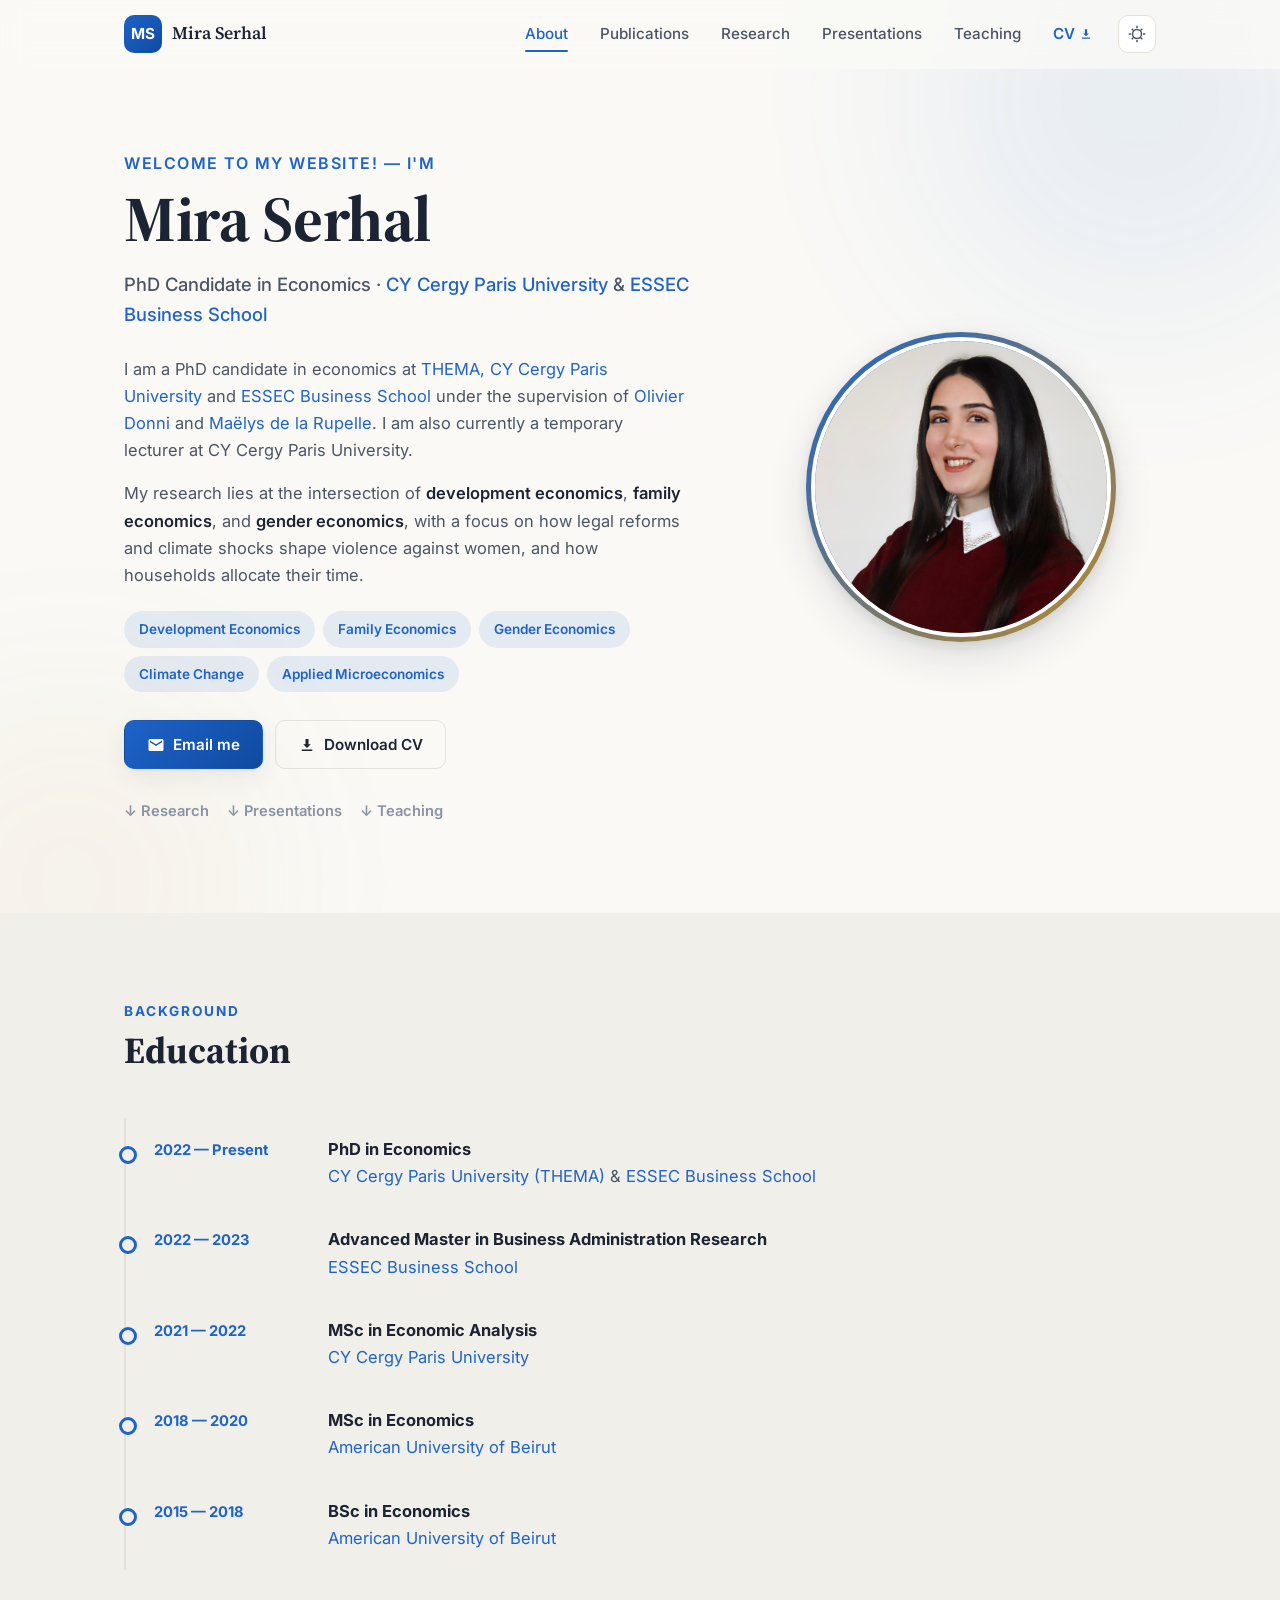
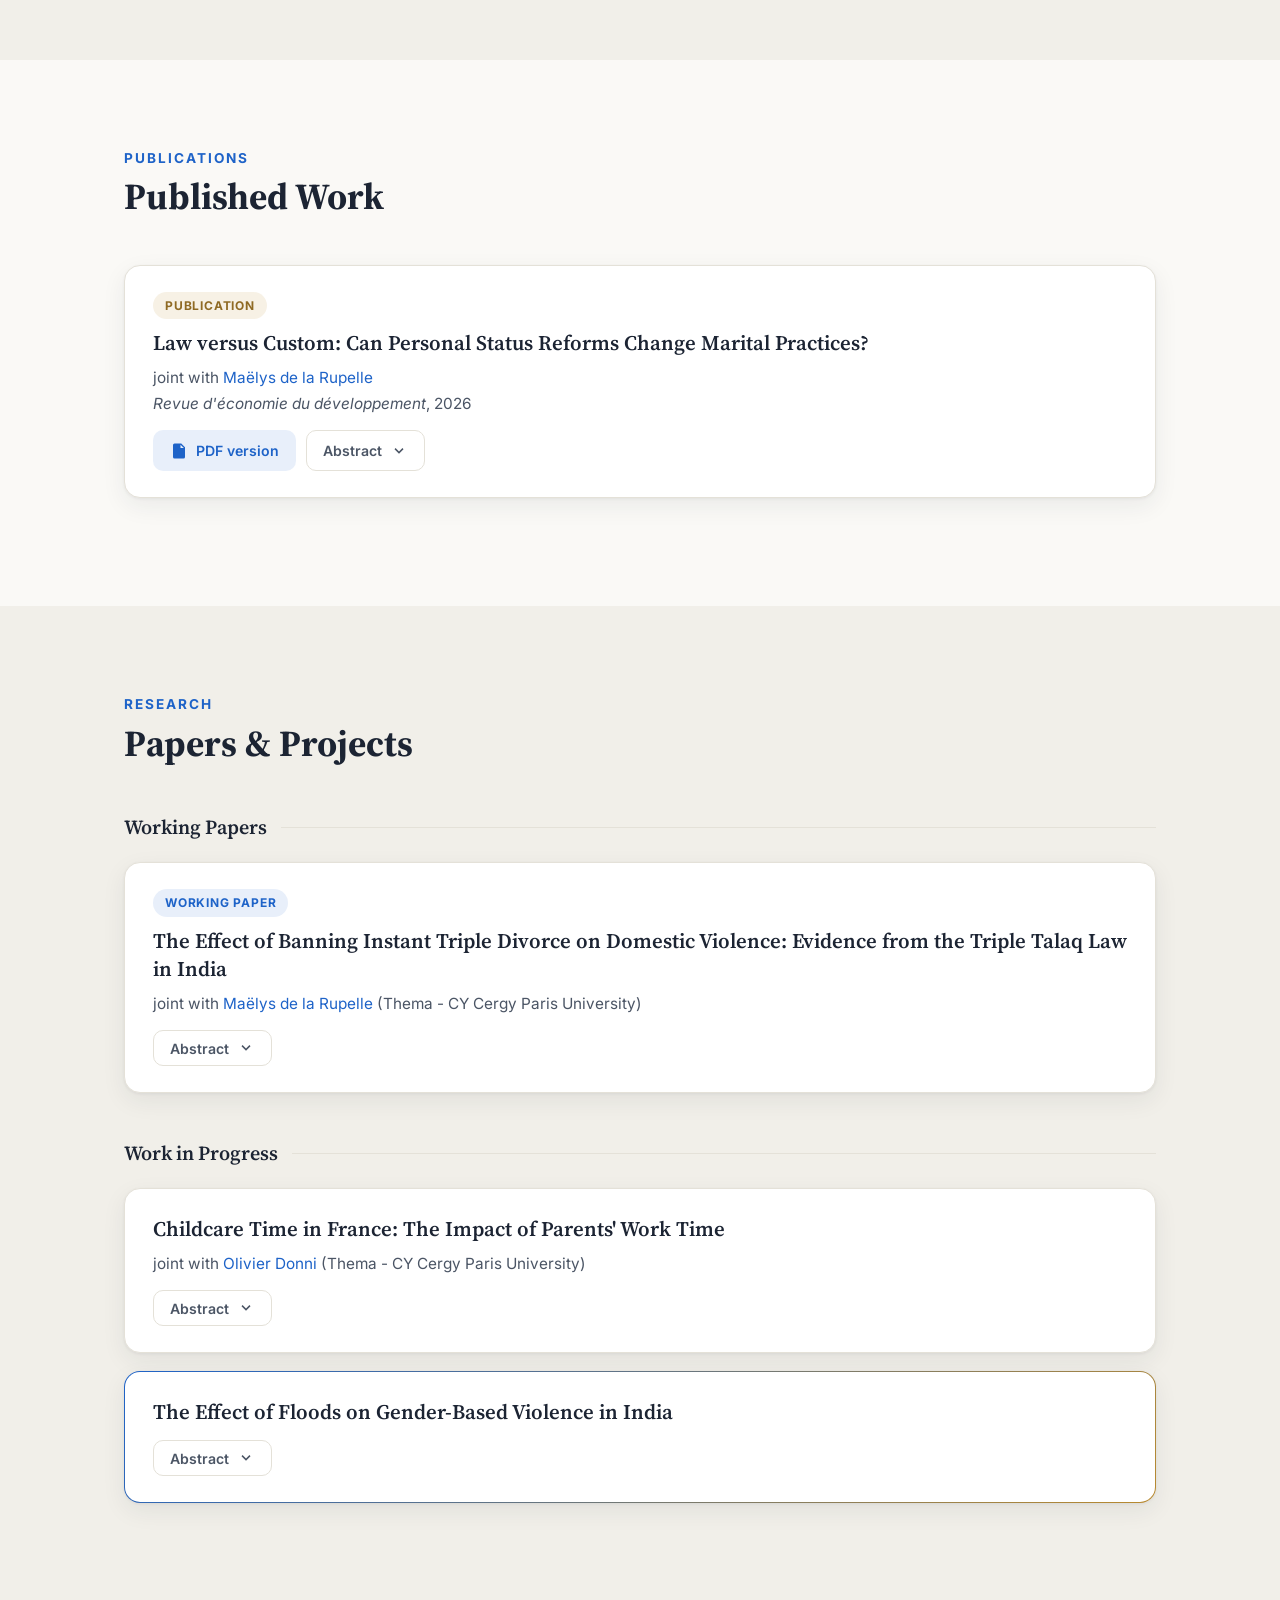
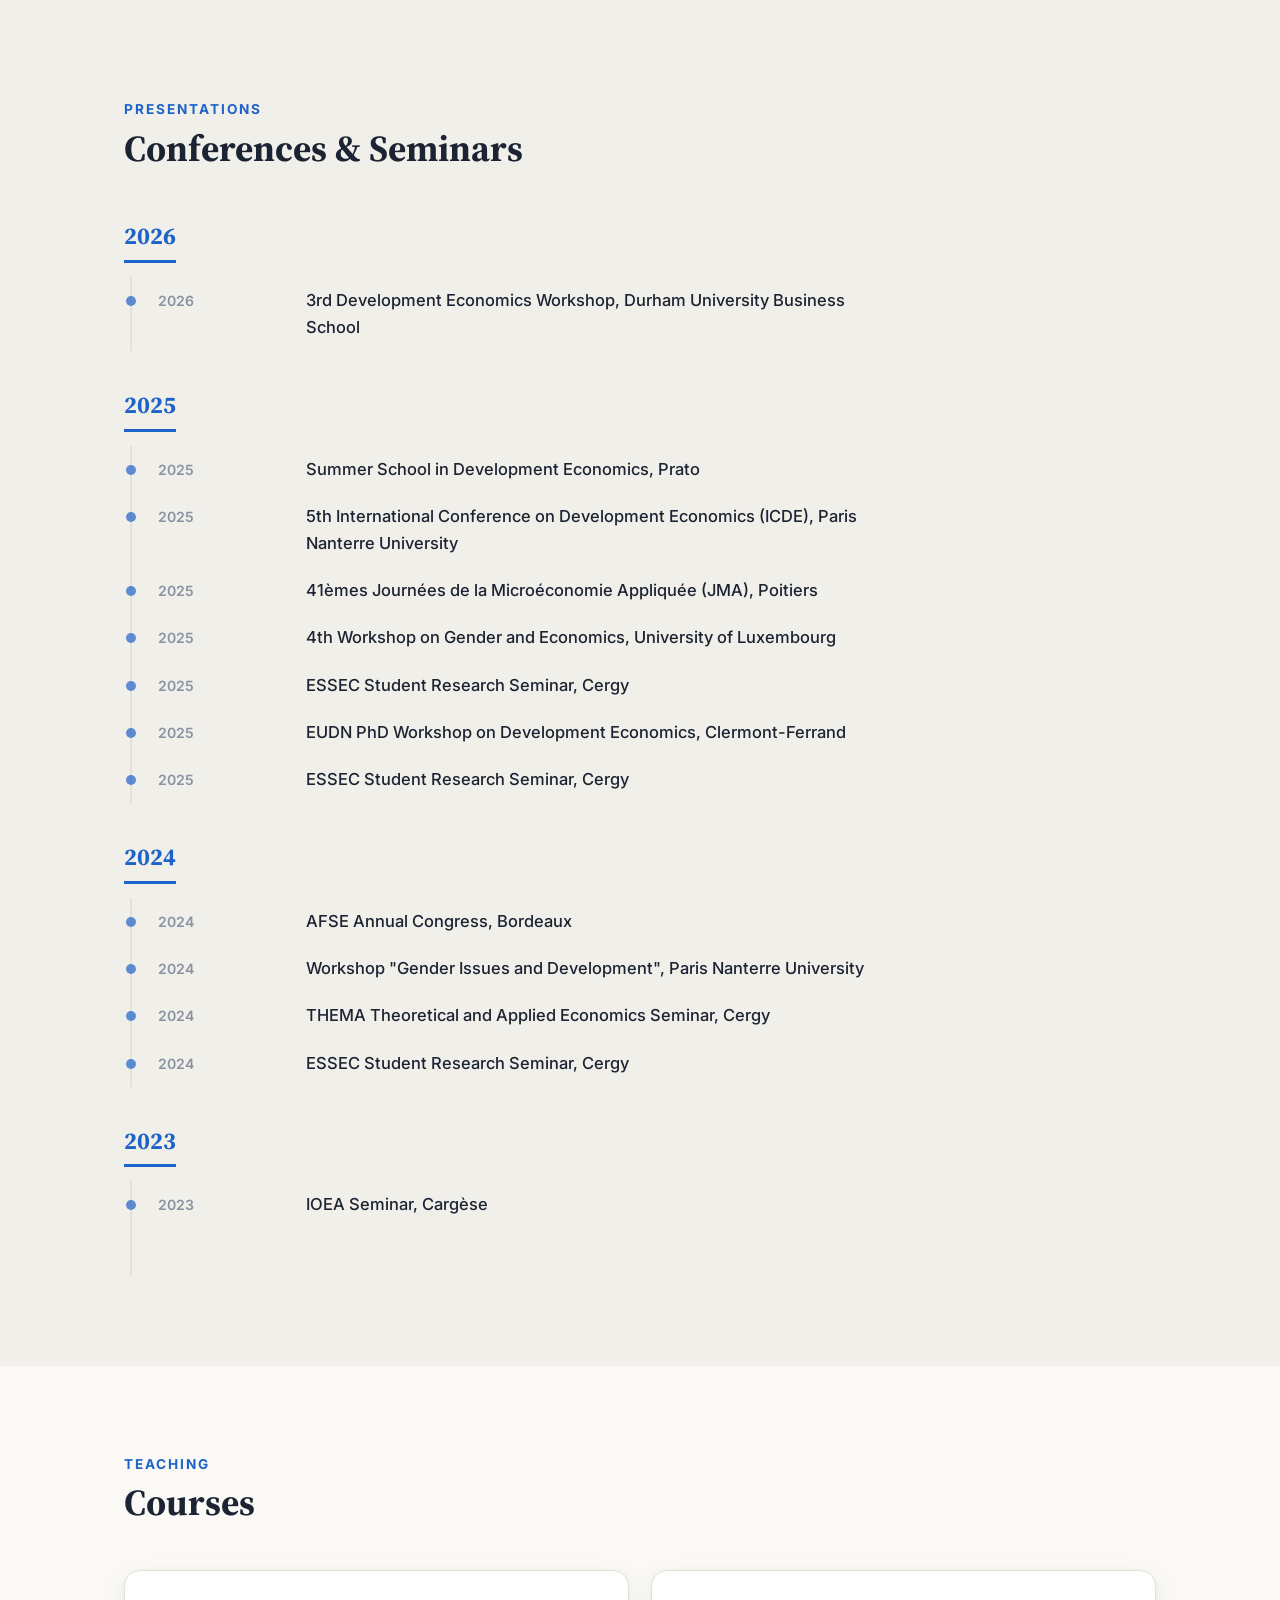
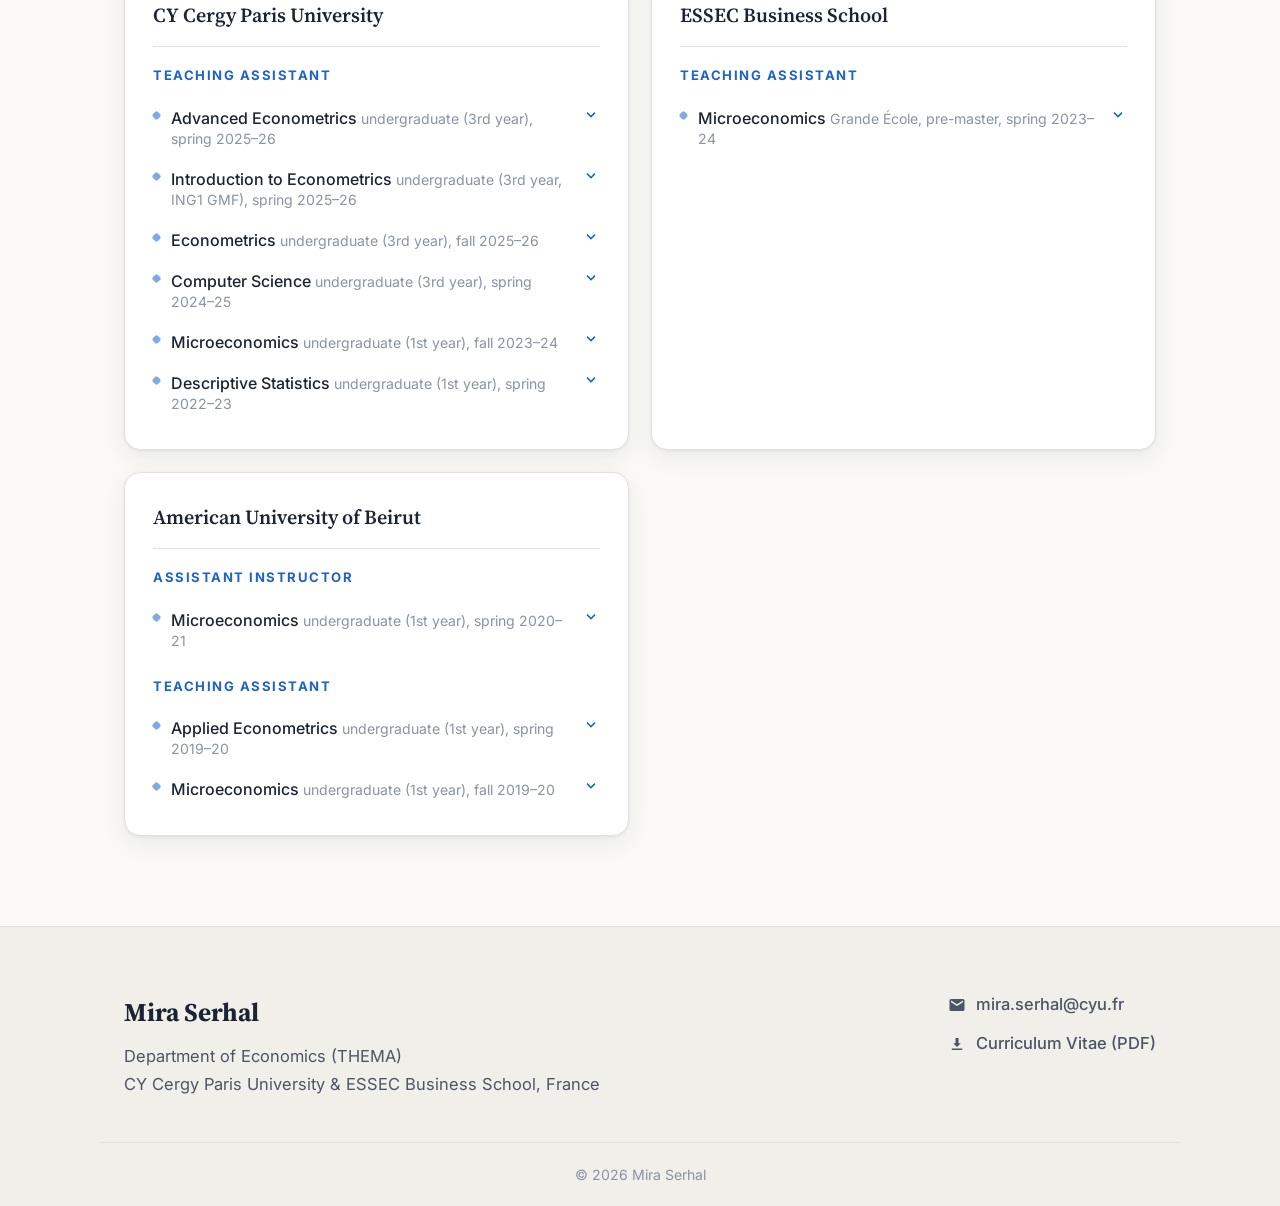
==== index.html @ b68a3fa8 "Merge branch 'main' of https://github.com/miraserhal/miraserhal.github.io" ====
<!DOCTYPE html>
<html lang="en">
<head>
  <meta charset="UTF-8">
  <meta name="viewport" content="width=device-width, initial-scale=1.0">
  <title>Mira Serhal — Economist</title>
  <meta name="description" content="Mira Serhal is a PhD candidate in economics at CY Cergy Paris University and ESSEC Business School. Research in development, family, and gender economics, focusing on climate shocks, legal reforms, and violence against women.">
  <meta name="author" content="Mira Serhal">

  <!-- Open Graph -->
  <meta property="og:type" content="website">
  <meta property="og:title" content="Mira Serhal — Economist">
  <meta property="og:description" content="PhD candidate at CY Cergy Paris University and ESSEC Business School. Development, family, and gender economics.">
  <meta property="og:url" content="https://mserhal.github.io/">
  <meta property="og:image" content="https://mserhal.github.io/assets/headshot.jpg">
  <meta name="twitter:card" content="summary">

  <link rel="icon" href="assets/favicon.svg" type="image/svg+xml">
  <link rel="canonical" href="https://mserhal.github.io/">

  <!-- Fonts -->
  <link rel="preconnect" href="https://fonts.googleapis.com">
  <link rel="preconnect" href="https://fonts.gstatic.com" crossorigin>
  <link href="https://fonts.googleapis.com/css2?family=Source+Serif+4:opsz,wght@8..60,400;8..60,600;8..60,700&family=Inter:wght@400;500;600;700&display=swap" rel="stylesheet">

  <link rel="stylesheet" href="css/style.css">

  <!-- Structured data -->
  <script type="application/ld+json">
  {
    "@context": "https://schema.org",
    "@type": "Person",
    "name": "Mira Serhal",
    "jobTitle": "PhD Candidate in Economics",
    "worksFor": [
      { "@type": "Organization", "name": "CY Cergy Paris University" },
      { "@type": "Organization", "name": "ESSEC Business School" }
    ],
    "alumniOf": [
      { "@type": "Organization", "name": "American University of Beirut" }
    ],
    "email": "mailto:mira.serhal@cyu.fr",
    "url": "https://mserhal.github.io/",
    "image": "https://mserhal.github.io/assets/headshot.jpg",
    "knowsAbout": ["Development Economics", "Family Economics", "Gender Economics", "Climate Change", "Domestic Violence", "Time Use"]
  }
  </script>
</head>
<body>

  <!-- Scroll progress bar -->
  <div class="progress-bar" id="progressBar" aria-hidden="true"></div>

  <!-- ============ STICKY NAV ============ -->
  <header class="site-header" id="siteHeader">
    <nav class="nav container" aria-label="Main navigation">
      <a href="#top" class="brand" aria-label="Home">
        <span class="brand-mark">MS</span>
        <span class="brand-name">Mira&nbsp;Serhal</span>
      </a>
      <button class="nav-toggle" id="navToggle" aria-label="Toggle menu" aria-expanded="false" aria-controls="navMenu">
        <span></span><span></span><span></span>
      </button>
      <div class="nav-menu" id="navMenu">
        <a href="#about" class="nav-link" data-section="about">About</a>
        <a href="#publications" class="nav-link" data-section="publications">Publications</a>
        <a href="#research" class="nav-link" data-section="research">Research</a>
        <a href="#presentations" class="nav-link" data-section="presentations">Presentations</a>
        <a href="#teaching" class="nav-link" data-section="teaching">Teaching</a>
        <a href="files/CV.pdf" class="nav-link nav-cv" target="_blank" rel="noopener">CV&nbsp;<svg class="icon-sm" viewBox="0 0 24 24"><path d="M12 16l-5-5h3V4h4v7h3l-5 5zm-7 2h14v2H5v-2z"/></svg></a>
        <button class="theme-toggle" id="themeToggle" aria-label="Toggle dark mode">
          <svg class="icon-sun" viewBox="0 0 24 24"><path d="M12 17a5 5 0 100-10 5 5 0 000 10zm0 2a7 7 0 110-14 7 7 0 010 14zM11 1h2v3h-2V1zm0 19h2v3h-2v-3zM1 11h3v2H1v-2zm19 0h3v2h-3v-2zM4.2 5.6L5.6 4.2l2.1 2.1-1.4 1.4-2.1-2.1zm12.1 12.1l1.4-1.4 2.1 2.1-1.4 1.4-2.1-2.1zm2.1-13.5l1.4 1.4-2.1 2.1-1.4-1.4 2.1-2.1zM6.3 16.3l1.4 1.4-2.1 2.1-1.4-1.4 2.1-2.1z"/></svg>
          <svg class="icon-moon" viewBox="0 0 24 24"><path d="M12.1 22c-5.5 0-10-4.5-10-10 0-4.9 3.5-9 8.3-9.8.5-.1 1 .2 1.1.7.1.3 0 .6-.2.9-1 1.3-1.6 2.9-1.6 4.6 0 4.1 3.4 7.5 7.5 7.5 1.3 0 2.5-.3 3.6-.9.4-.2 1-.1 1.2.3.2.3.2.6.1.9C20.4 19.6 16.5 22 12.1 22z"/></svg>
        </button>
      </div>
    </nav>
  </header>

  <main id="top">

    <!-- ============ HERO / ABOUT ============ -->
    <section class="hero" id="about">
      <div class="hero-bg" aria-hidden="true">
        <div class="blob blob-1"></div>
        <div class="blob blob-2"></div>
      </div>
      <div class="container hero-grid">
        <div class="hero-text reveal">
          <p class="hero-greeting">Welcome to my website! — I'm</p>
          <h1 class="hero-name">Mira Serhal</h1>
          <p class="hero-role">PhD Candidate in Economics ·
            <a href="https://thema.u-cergy.fr/?lang=fr" target="_blank" rel="noopener">CY Cergy Paris University</a> &amp;
            <a href="https://www.essec.edu/en/" target="_blank" rel="noopener">ESSEC Business School</a>
          </p>
          <p class="hero-bio">
            I am a PhD candidate in economics at
            <a href="https://thema-cergy.eu/" target="_blank" rel="noopener">THEMA, CY Cergy Paris University</a>
            and
            <a href="https://www.essec.edu/en/" target="_blank" rel="noopener">ESSEC Business School</a> under the supervision of
            <a href="https://sites.google.com/view/olivierdonni" target="_blank" rel="noopener">Olivier Donni</a> and
            <a href="https://sites.google.com/site/delarupellemaelys/" target="_blank" rel="noopener">Maëlys de la Rupelle</a>. I am also currently a temporary lecturer at CY Cergy Paris University.
            
          </p>
          <p class="hero-bio">
            My research lies at the intersection of <strong>development economics</strong>,
            <strong>family economics</strong>, and <strong>gender economics</strong>, with a focus on
            how legal reforms and climate shocks shape violence against women, and how
            households allocate their time.
          </p>
          <div class="hero-chips" aria-label="Research fields">
            <span class="chip">Development Economics</span>
            <span class="chip">Family Economics</span>
            <span class="chip">Gender Economics</span>
            <span class="chip">Climate Change</span>
            <span class="chip">Applied Microeconomics</span>
          </div>
          <div class="hero-actions">
            <a href="mailto:mira.serhal@cyu.fr" class="btn btn-primary">
              <svg class="icon" viewBox="0 0 24 24"><path d="M20 4H4a2 2 0 00-2 2v12a2 2 0 002 2h16a2 2 0 002-2V6a2 2 0 00-2-2zm0 4.2l-8 5-8-5V6l8 5 8-5v2.2z"/></svg>
              Email me
            </a>
            <a href="files/CV.pdf" class="btn btn-outline" target="_blank" rel="noopener">
              <svg class="icon" viewBox="0 0 24 24"><path d="M12 16l-5-5h3V4h4v7h3l-5 5zm-7 2h14v2H5v-2z"/></svg>
              Download CV
            </a>
          </div>
          <!-- Quick section links, always on the main display -->
          <nav class="hero-quicklinks" aria-label="Jump to section">
            <a href="#research">↓ Research</a>
            <a href="#presentations">↓ Presentations</a>
            <a href="#teaching">↓ Teaching</a>
          </nav>
        </div>
        <div class="hero-photo reveal">
          <div class="photo-ring">
            <!-- Replace assets/headshot.jpg with your own photo (keep the same filename) -->
            <img src="assets/headshot.jpg" alt="Portrait of Mira Serhal" width="300" height="300">
          </div>
        </div>
      </div>
    </section>

    <!-- ============ BACKGROUND TIMELINE ============ -->
    <section class="section section-tinted" id="background">
      <div class="container">
        <h2 class="section-title reveal"><span class="section-kicker">Background</span>Education</h2>
        <ol class="bg-timeline">
          <li class="bg-item reveal">
            <span class="bg-year">2022 — Present</span>
            <div class="bg-body"><strong>PhD in Economics</strong><br><a href="https://thema-cergy.eu/" target="_blank" rel="noopener">CY Cergy Paris University (THEMA)</a> &amp; <a href="https://www.essec.edu/en/" target="_blank" rel="noopener">ESSEC Business School</a></div>
          </li>
          <li class="bg-item reveal">
            <span class="bg-year">2022 — 2023</span>
            <div class="bg-body"><strong>Advanced Master in Business Administration Research</strong><br><a href="https://www.essec.edu/en/" target="_blank" rel="noopener">ESSEC Business School</a></div>
          </li>
          <li class="bg-item reveal">
            <span class="bg-year">2021 — 2022</span>
            <div class="bg-body"><strong>MSc in Economic Analysis</strong><br><a href="https://www.cyu.fr/" target="_blank" rel="noopener">CY Cergy Paris University</a></div>
          </li>
          <li class="bg-item reveal">
            <span class="bg-year">2018 — 2020</span>
            <div class="bg-body"><strong>MSc in Economics</strong><br><a href="https://www.aub.edu.lb/" target="_blank" rel="noopener">American University of Beirut</a></div>
          </li>
          <li class="bg-item reveal">
            <span class="bg-year">2015 — 2018</span>
            <div class="bg-body"><strong>BSc in Economics</strong><br><a href="https://www.aub.edu.lb/" target="_blank" rel="noopener">American University of Beirut</a></div>
          </li>
        </ol>
      </div>
    </section>

    <!-- ============ PUBLICATIONS ============ -->
    <section class="section" id="publications">
      <div class="container">
        <h2 class="section-title reveal"><span class="section-kicker">Publications</span>Published Work</h2>

        <article class="paper-card reveal">
          <div class="paper-head"><span class="badge badge-pub">Publication</span></div>
          <h4 class="paper-title">Law versus Custom: Can Personal Status Reforms Change Marital Practices?</h4>
          <p class="paper-authors">joint with <a href="https://sites.google.com/site/delarupellemaelys/" target="_blank" rel="noopener">Maëlys de la Rupelle</a><br>
          <em>Revue d'économie du développement</em>, 2026</p>
          <div class="paper-actions">
            <!-- Put the PDF in the papers/ folder as the filename below, then this button works -->
            <a class="btn btn-paper" href="papers/law-versus-custom.pdf" target="_blank" rel="noopener">
              <svg class="icon" viewBox="0 0 24 24"><path d="M6 2h9l5 5v13a2 2 0 01-2 2H6a2 2 0 01-2-2V4a2 2 0 012-2zm8 1.5V8h4.5L14 3.5zM8 12h8v1.5H8V12zm0 3.5h8V17H8v-1.5z"/></svg>
              PDF version
            </a>
            <button class="btn btn-abstract" aria-expanded="false">
              Abstract <svg class="icon chevron" viewBox="0 0 24 24"><path d="M12 15.5l-6-6 1.4-1.4 4.6 4.6 4.6-4.6L18 9.5l-6 6z"/></svg>
            </button>
          </div>
          <div class="abstract-panel">
            <!-- TODO: replace this draft abstract with the official abstract from the article -->
            <p>Laws governing marriage and divorce have multifaceted effects on women. This article examines whether personal status law reforms can change deeply rooted marital customs, exploiting India's 2019 ban on instant triple talaq. This practice let a Muslim man unilaterally and irrevocably end a marriage by pronouncing "talaq" (divorce) three times. Using three waves of National Family Health Survey data with a difference-in-differences framework, we find that the probability of divorce among Muslim women fell slightly after the reform, but the effect vanishes among ever-married women. This is likely reflecting a shift toward other divorce forms such as khula (women-initiated divorce), sometimes prompted by husbands seeking to lower their financial obligations. A near-significant rise in spousal abandonment also emerges following the law. These findings show that prohibiting a specific practice may curb certain harms while generating unintended consequences, underscoring how legal reform often struggles to reshape marital practices embedded in social hierarchies.</p>
          </div>
        </article>

      </div>
    </section>

    <!-- ============ RESEARCH ============ -->
    <section class="section section-tinted" id="research">
      <div class="container">
        <h2 class="section-title reveal"><span class="section-kicker">Research</span>Papers &amp; Projects</h2>

        

        <!-- ----- Working Papers ----- -->
        <h3 class="research-group reveal">Working Papers</h3>

        <article class="paper-card reveal">
          <div class="paper-head"><span class="badge badge-wp">Working Paper</span></div>
          <h4 class="paper-title">The Effect of Banning Instant Triple Divorce on Domestic Violence: Evidence from the Triple Talaq Law in India</h4>
          <p class="paper-authors">joint with
            <a href="https://sites.google.com/site/delarupellemaelys/" target="_blank" rel="noopener">Maëlys de la Rupelle</a> (Thema - CY Cergy Paris University)
          </p>
          <div class="paper-actions">
            <!-- When you have a PDF, put it in the papers/ folder and uncomment this link:
            <a class="btn btn-paper" href="papers/triple-talaq.pdf" target="_blank" rel="noopener">
              <svg class="icon" viewBox="0 0 24 24"><path d="M6 2h9l5 5v13a2 2 0 01-2 2H6a2 2 0 01-2-2V4a2 2 0 012-2zm8 1.5V8h4.5L14 3.5zM8 12h8v1.5H8V12zm0 3.5h8V17H8v-1.5z"/></svg>
              Paper (PDF)
            </a>
            -->
            <button class="btn btn-abstract" aria-expanded="false">
              Abstract <svg class="icon chevron" viewBox="0 0 24 24"><path d="M12 15.5l-6-6 1.4-1.4 4.6 4.6 4.6-4.6L18 9.5l-6 6z"/></svg>
            </button>
          </div>
          <div class="abstract-panel">
            <!-- TODO: replace this draft abstract with your actual abstract -->
            <p>We investigate whether divorce laws influence domestic violence and women’s bargaining power in the context of a developing country. Exploiting the implementation
of the instant triple Talaq law in India, we study the effect of banning the instant
triple divorce, practiced by Muslim men, on various forms of domestic violence. We
employ a triple difference-in-differences design, comparing ever-married Muslim women
to ever-married non-Muslim women, before and after the reform, taking into account
a rich structure of fixed effects. We find that the introduction of the law significantly
increased physical domestic violence and decision-making authority for Muslim women
relative to non-Muslim women following the reform. This aligns with the ‘male backlash’ theory, suggesting that an improvement in women’s situation may not necessarily
lead to intended consequences. We also find that the impact of the law depends on
the salience of Muslim’s minority status, the rise of the political representation of the
Hindu nationalist parties (BJP), and the media exposure at the local level. Additionally, the law’s impact is more significant for younger couples compared to older ones.</p>
          </div>
        </article>

        <!-- ----- Job Market Paper ----- -->
        <h3 class="research-group reveal"> Work in Progress </h3>

        <article class="paper-card reveal">
          <h4 class="paper-title">Childcare Time in France: The Impact of Parents' Work Time</h4>
          <p class="paper-authors">joint with
            <a href="https://sites.google.com/view/olivierdonni" target="_blank" rel="noopener">Olivier Donni</a> (Thema - CY Cergy Paris University)
          </p>
          <div class="paper-actions">
            <!-- When you have a PDF, put it in the papers/ folder and uncomment this link:
            <a class="btn btn-paper" href="papers/childcare-france.pdf" target="_blank" rel="noopener">
              <svg class="icon" viewBox="0 0 24 24"><path d="M6 2h9l5 5v13a2 2 0 01-2 2H6a2 2 0 01-2-2V4a2 2 0 012-2zm8 1.5V8h4.5L14 3.5zM8 12h8v1.5H8V12zm0 3.5h8V17H8v-1.5z"/></svg>
              Paper (PDF)
            </a>
            -->
            <button class="btn btn-abstract" aria-expanded="false">
              Abstract <svg class="icon chevron" viewBox="0 0 24 24"><path d="M12 15.5l-6-6 1.4-1.4 4.6 4.6 4.6-4.6L18 9.5l-6 6z"/></svg>
            </button>
          </div>
          <div class="abstract-panel">
            <!-- TODO: replace this draft abstract with your actual abstract -->
            <p>This paper examines how parents' own and partner's work time affect detailed categories of childcare time using the 2009–2010 French Time Use Survey, in which both parents are observed across one weekday and one weekend diary day. We develop what is, to our knowledge, the first structural framework to model the allocation of childcare time over the course of the week, distinguishing between routine and non-routine activities and estimating both between- and within-type specifications with work time instrumented by hourly wages, socio-professional work-time averages, and departmental unemployment rates. Our findings reveal a consistent trade-off between work time and childcare, with the largest declines concentrated in routine care. Non-routine activities are comparatively preserved, suggesting that parents protect the interactions they view as higher-value while more easily outsourcing or substituting routine tasks. Consistent with this, children’s time in paid
childcare services rises with parental work time. Intrahousehold responses differ sharply by gender: When mothers work more, fathers increase childcare—especially non-routine activities—whereas when fathers work more, mothers do not increase their childcare time, with adjustment occurring through paid care. This asymmetry underscores entrenched gender roles and the central role of mothers' labor supply in shaping paternal involvement and demand for formal childcare.</p>
          </div>
        </article>

        <article class="paper-card paper-featured reveal">
         <!-- <div class="paper-head">
            <span class="badge badge-jmp">Job Market Paper</span>
          </div> -->
          <h4 class="paper-title">The Effect of Floods on Gender-Based Violence in India</h4>
          <div class="paper-actions">
            <!-- When you have a PDF, put it in the papers/ folder and uncomment this link:
            <a class="btn btn-paper" href="papers/floods-gbv.pdf" target="_blank" rel="noopener">
              <svg class="icon" viewBox="0 0 24 24"><path d="M6 2h9l5 5v13a2 2 0 01-2 2H6a2 2 0 01-2-2V4a2 2 0 012-2zm8 1.5V8h4.5L14 3.5zM8 12h8v1.5H8V12zm0 3.5h8V17H8v-1.5z"/></svg>
              Paper (PDF)
            </a>
            -->
            <button class="btn btn-abstract" aria-expanded="false">
              Abstract <svg class="icon chevron" viewBox="0 0 24 24"><path d="M12 15.5l-6-6 1.4-1.4 4.6 4.6 4.6-4.6L18 9.5l-6 6z"/></svg>
            </button>
          </div>
          <div class="abstract-panel">
            <!-- TODO: replace this draft abstract with your actual abstract -->
            <p>In this paper, I estimate the effect of flood exposure on crimes against women in India. Combining satellite-derived flood data with the court cases filed in India’s lower
judiciary between 2010 and 2017, I exploit plausibly exogenous variation in the timing
and intensity of flood events across 576 Indian districts. Using the heterogeneity-robust
difference-in-differences estimator of de Chaisemartin and D’Haultfœuille (2024), I find
that flood exposure significantly increases filed cases of sexual harassment, domestic
violence, and total crimes against women. I additionally show that the share of domestic violence in total court cases rises after floods, indicating a disproportionate
gender-specific effect beyond any general increase in criminal activity. The findings
highlight the gendered consequences of climate-related disasters and underscore the
need for gender-sensitive disaster response policies.</p>
          </div>
        </article>

      </div>
    </section>

    <!-- ============ PRESENTATIONS ============ -->
    <section class="section section-tinted" id="presentations">
      <div class="container">
        <h2 class="section-title reveal"><span class="section-kicker">Presentations</span>Conferences &amp; Seminars</h2>
        <div class="timeline">

          <div class="timeline-year reveal"><span>2026</span></div>
          <ul class="timeline-list">
            <li class="timeline-item reveal"><span class="tl-when">2026</span><span class="tl-what">3rd Development Economics Workshop, Durham University Business School</span></li>
          </ul>

          <div class="timeline-year reveal"><span>2025</span></div>
          <ul class="timeline-list">
            <li class="timeline-item reveal"><span class="tl-when">2025</span><span class="tl-what">Summer School in Development Economics, Prato</span></li>
            <li class="timeline-item reveal"><span class="tl-when">2025</span><span class="tl-what">5th International Conference on Development Economics (ICDE), Paris Nanterre University</span></li>
            <li class="timeline-item reveal"><span class="tl-when">2025</span><span class="tl-what">41èmes Journées de la Microéconomie Appliquée (JMA), Poitiers</span></li>
            <li class="timeline-item reveal"><span class="tl-when">2025</span><span class="tl-what">4th Workshop on Gender and Economics, University of Luxembourg</span></li>
            <li class="timeline-item reveal"><span class="tl-when">2025</span><span class="tl-what">ESSEC Student Research Seminar, Cergy</span></li>
            <li class="timeline-item reveal"><span class="tl-when">2025</span><span class="tl-what">EUDN PhD Workshop on Development Economics, Clermont-Ferrand</span></li>
            <li class="timeline-item reveal"><span class="tl-when">2025</span><span class="tl-what">ESSEC Student Research Seminar, Cergy</span></li>
          </ul>

          <div class="timeline-year reveal"><span>2024</span></div>
          <ul class="timeline-list">
            <li class="timeline-item reveal"><span class="tl-when">2024</span><span class="tl-what">AFSE Annual Congress, Bordeaux</span></li>
            <li class="timeline-item reveal"><span class="tl-when">2024</span><span class="tl-what">Workshop "Gender Issues and Development", Paris Nanterre University</span></li>
            <li class="timeline-item reveal"><span class="tl-when">2024</span><span class="tl-what">THEMA Theoretical and Applied Economics Seminar, Cergy</span></li>
            <li class="timeline-item reveal"><span class="tl-when">2024</span><span class="tl-what">ESSEC Student Research Seminar, Cergy</span></li>
          </ul>

          <div class="timeline-year reveal"><span>2023</span></div>
          <ul class="timeline-list">
            <li class="timeline-item reveal"><span class="tl-when">2023</span><span class="tl-what">IOEA Seminar, Cargèse</span></li>
            <li class="timeline-item reveal"><span class="tl-when">2023</span><span class="tl-what">ESSEC Student Research Seminar, Cergy</span></li>
          </ul>

        </div>
      </div>
    </section>

    <!-- ============ TEACHING ============ --> 
    <section class="section" id="teaching">
      <div class="container">
        <h2 class="section-title reveal"><span class="section-kicker">Teaching</span>Courses</h2>
        <div class="teaching-grid">

          <div class="teach-card reveal">
            <h3 class="teach-inst"><a href="https://www.cyu.fr/" target="_blank" rel="noopener">CY Cergy Paris University</a></h3>
            <h4 class="teach-role">Teaching Assistant</h4>
            <ul class="teach-list">

              <li class="teach-item">
                <button class="teach-toggle" aria-expanded="false">
                  <span class="teach-course">Advanced Econometrics <span class="teach-meta">undergraduate (3rd year), spring 2025–26</span></span>
                  <svg class="icon chevron" viewBox="0 0 24 24"><path d="M12 15.5l-6-6 1.4-1.4 4.6 4.6 4.6-4.6L18 9.5l-6 6z"/></svg>
                </button>
                <div class="teach-detail">
                  <!-- Edit this description; you can add more <p> lines -->
                  <p>Computer-lab tutorial sessions using SAS, covering data preparation, descriptive statistics, and OLS estimation across a range of empirical applications. Using real microeconomic and macroeconomic datasets, students learned to implement econometric methods, interpret results, and connect theoretical concepts to concrete economic questions. Total hours: 54 (3 groups). Language of instruction: French.</p>
                </div>
              </li>

              <li class="teach-item">
                <button class="teach-toggle" aria-expanded="false">
                  <span class="teach-course">Introduction to Econometrics <span class="teach-meta">undergraduate (3rd year, ING1 GMF), spring 2025–26</span></span>
                  <svg class="icon chevron" viewBox="0 0 24 24"><path d="M12 15.5l-6-6 1.4-1.4 4.6 4.6 4.6-4.6L18 9.5l-6 6z"/></svg>
                </button>
                <div class="teach-detail">
                  <p>Tutorial sessions covering the simple and multiple regression model, OLS estimation, statistical inference, and applied topics such as policy evaluation, heteroskedasticity, and measurement error, with hands-on data analysis exercises in R. Thotal hours: 16.5. Language of instruction: English.</p>
                </div>
              </li>

              <li class="teach-item">
                <button class="teach-toggle" aria-expanded="false">
                  <span class="teach-course">Econometrics <span class="teach-meta">undergraduate (3rd year), fall 2025–26</span></span>
                  <svg class="icon chevron" viewBox="0 0 24 24"><path d="M12 15.5l-6-6 1.4-1.4 4.6 4.6 4.6-4.6L18 9.5l-6 6z"/></svg>
                </button>
                <div class="teach-detail">
                  <p>Recitation sessions covering the simple and multiple regression model, statistical properties of the OLS estimator (unbiasedness, efficiency, Gauss-Markov), and statistical inference (t-tests, confidence intervals, F-tests), with applied exercises in Excel using real datasets. Total hours: 33 (2 groups). Language of instruction: French.</p>
                </div>
              </li>

              <li class="teach-item">
                <button class="teach-toggle" aria-expanded="false">
                  <span class="teach-course">Computer Science <span class="teach-meta">undergraduate (3rd year), spring 2024–25</span></span>
                  <svg class="icon chevron" viewBox="0 0 24 24"><path d="M12 15.5l-6-6 1.4-1.4 4.6 4.6 4.6-4.6L18 9.5l-6 6z"/></svg>
                </button>
                <div class="teach-detail">
                  <p>Recitation sessions on Excel as a computational tool for economists: formulas and functions, data lists (sorting, filtering, subtotals) and pivot tables, scenario management and data tables, and an introduction to automation with recorded and hand-written VBA macros. Total hours: 30 (2 groups). Language of instruction: French.</p>
                </div>
              </li>

              <li class="teach-item">
                <button class="teach-toggle" aria-expanded="false">
                  <span class="teach-course">Microeconomics <span class="teach-meta">undergraduate (1st year), fall 2023–24</span></span>
                  <svg class="icon chevron" viewBox="0 0 24 24"><path d="M12 15.5l-6-6 1.4-1.4 4.6 4.6 4.6-4.6L18 9.5l-6 6z"/></svg>
                </button>
                <div class="teach-detail">
                  <p>Recitation sessions introducing the principles of microeconomics: scarcity and opportunity cost, supply and demand, consumer and producer theory and market equilibrium. Total hours: 12. Language of instruction: French.</p>
                </div>
              </li>

              <li class="teach-item">
                <button class="teach-toggle" aria-expanded="false">
                  <span class="teach-course">Descriptive Statistics <span class="teach-meta">undergraduate (1st year), spring 2022–23</span></span>
                  <svg class="icon chevron" viewBox="0 0 24 24"><path d="M12 15.5l-6-6 1.4-1.4 4.6 4.6 4.6-4.6L18 9.5l-6 6z"/></svg>
                </button>
                <div class="teach-detail">
                  <p>Recitation sessions on descriptive statistics: simple statistical series, including frequency tables and graphs, cumulative distributions, measures of central tendency, dispersion, shape (skewness and kurtosis), and concentration (Lorenz curve, Gini index); and double statistical series, covering covariance, the linear correlation coefficient, and least-squares linear fitting. Total hours: 15. Language of instruction: French.</p>
                </div>
              </li>

            </ul>
          </div>

          <div class="teach-card reveal">
            <h3 class="teach-inst"><a href="https://www.essec.edu/en/" target="_blank" rel="noopener">ESSEC Business School</a></h3>
            <h4 class="teach-role">Teaching Assistant</h4>
            <ul class="teach-list">
              <li class="teach-item">
                <button class="teach-toggle" aria-expanded="false">
                  <span class="teach-course">Microeconomics <span class="teach-meta">Grande École, pre-master, spring 2023–24</span></span>
                  <svg class="icon chevron" viewBox="0 0 24 24"><path d="M12 15.5l-6-6 1.4-1.4 4.6 4.6 4.6-4.6L18 9.5l-6 6z"/></svg>
                </button>
                <div class="teach-detail">
                  <p>Recitation sessions covering demand and supply, consumer and producer theory, choice under uncertainty, competitive market equilibrium, and market failures such as externalities and public goods. Total hours: 12. Language of instruction: English.</p>
                </div>
              </li>
            </ul>
          </div>

          <div class="teach-card reveal">
            <h3 class="teach-inst"><a href="https://www.aub.edu.lb/" target="_blank" rel="noopener">American University of Beirut</a></h3>
            <h4 class="teach-role">Assistant Instructor</h4>
            <ul class="teach-list">
              <li class="teach-item">
                <button class="teach-toggle" aria-expanded="false">
                  <span class="teach-course">Microeconomics <span class="teach-meta">undergraduate (1st year), spring 2020–21</span></span>
                  <svg class="icon chevron" viewBox="0 0 24 24"><path d="M12 15.5l-6-6 1.4-1.4 4.6 4.6 4.6-4.6L18 9.5l-6 6z"/></svg>
                </button>
                <div class="teach-detail">
                  <p>Designed exercises covering supply and demand, consumer behavior, costs, market structures, and income distribution, and prepared quizzes for the sections taught. Language of instruction: English.</p>
                </div>
              </li>
            </ul>
            <h4 class="teach-role">Teaching Assistant</h4>
            <ul class="teach-list">
              <li class="teach-item">
                <button class="teach-toggle" aria-expanded="false">
                  <span class="teach-course">Applied Econometrics <span class="teach-meta">undergraduate (1st year), spring 2019–20</span></span>
                  <svg class="icon chevron" viewBox="0 0 24 24"><path d="M12 15.5l-6-6 1.4-1.4 4.6 4.6 4.6-4.6L18 9.5l-6 6z"/></svg>
                </button>
                <div class="teach-detail">
                  <p>Graded problem sets and held office hours for this Stata-based course covering causality, randomized experiments, bivariate and multivariate regression, dummy variables, omitted variable bias, fixed effects and panel data, difference-in-differences, instrumental variables, and regression discontinuity design. Language of instruction: English.</p>
                </div>
              </li>
              <li class="teach-item">
                <button class="teach-toggle" aria-expanded="false">
                  <span class="teach-course">Microeconomics <span class="teach-meta">undergraduate (1st year), fall 2019–20</span></span>
                  <svg class="icon chevron" viewBox="0 0 24 24"><path d="M12 15.5l-6-6 1.4-1.4 4.6 4.6 4.6-4.6L18 9.5l-6 6z"/></svg>
                </button>
                <div class="teach-detail">
                  <p>Recitation sessions for this Elementary Microeconomic Theory course covering general principles of microeconomics, including supply and demand, consumer behavior, costs, market structures, and income distribution. Total hours: 12. Language of instruction: English.</p>
                </div>
              </li>
            </ul>
          </div>

        </div>
      </div>
    </section>

    <!-- ============ CONTACT / FOOTER ============ -->
    <footer class="footer" id="contact">
      <div class="container footer-grid">
        <div class="footer-about reveal">
          <h2 class="footer-name">Mira Serhal</h2>
          <p>Department of Economics (THEMA)<br>CY Cergy Paris University &amp; ESSEC Business School, France</p>
        </div>
        <div class="footer-links reveal">
          <a href="mailto:mira.serhal@cyu.fr" class="footer-link">
            <svg class="icon" viewBox="0 0 24 24"><path d="M20 4H4a2 2 0 00-2 2v12a2 2 0 002 2h16a2 2 0 002-2V6a2 2 0 00-2-2zm0 4.2l-8 5-8-5V6l8 5 8-5v2.2z"/></svg>
            mira.serhal@cyu.fr
          </a>
          <a href="files/CV.pdf" class="footer-link" target="_blank" rel="noopener">
            <svg class="icon" viewBox="0 0 24 24"><path d="M12 16l-5-5h3V4h4v7h3l-5 5zm-7 2h14v2H5v-2z"/></svg>
            Curriculum Vitae (PDF)
          </a>
        </div>
      </div>
      <div class="container footer-bottom">
        <p>© <span id="year">2026</span> Mira Serhal</p>
      </div>
    </footer>

  </main>

  <!-- Back to top -->
  <button class="back-to-top" id="backToTop" aria-label="Back to top">
    <svg class="icon" viewBox="0 0 24 24"><path d="M12 8.5l6 6-1.4 1.4-4.6-4.6-4.6 4.6L6 14.5l6-6z"/></svg>
  </button>

  <script src="js/main.js"></script>
</body>
</html>
---- css/style.css ----
/* ==========================================================================
   Usama Jamal — personal academic website
   Theme: refined academic-modern. Light/dark via CSS custom properties.
   ========================================================================== */

:root {
  --bg: #faf9f6;
  --bg-tint: #f1efe9;
  --surface: #ffffff;
  --ink: #1c2433;
  --ink-soft: #4b5565;
  --ink-faint: #8a93a3;
  --accent: #1e63c8;
  --accent-strong: #0f4aa0;
  --accent-soft: rgba(30, 99, 200, 0.1);
  --gold: #b98a2f;
  --gold-soft: rgba(185, 138, 47, 0.12);
  /* darkened so white text on a solid gold fill clears WCAG AA (4.9:1) */
  --gold-strong: #8f6a24;
  --border: #e4e1d8;
  --shadow: 0 1px 3px rgba(28, 36, 51, 0.06), 0 8px 24px rgba(28, 36, 51, 0.07);
  --shadow-lift: 0 4px 12px rgba(28, 36, 51, 0.1), 0 16px 40px rgba(28, 36, 51, 0.12);
  --header-bg: rgba(250, 249, 246, 0.85);
  --serif: "Source Serif 4", Georgia, "Times New Roman", serif;
  --sans: "Inter", -apple-system, "Segoe UI", Roboto, sans-serif;
}

[data-theme="dark"] {
  --bg: #0f1522;
  --bg-tint: #131b2c;
  --surface: #182135;
  --ink: #e8ebf1;
  --ink-soft: #aeb6c5;
  --ink-faint: #707a8d;
  --accent: #6aa6f5;
  --accent-strong: #93c0ff;
  --accent-soft: rgba(106, 166, 245, 0.14);
  --gold: #d4a948;
  --gold-soft: rgba(212, 169, 72, 0.14);
  /* on dark, the base gold is already bright enough to carry dark text (8.2:1) */
  --gold-strong: #d4a948;
  --border: #273350;
  --shadow: 0 1px 3px rgba(0, 0, 0, 0.3), 0 8px 24px rgba(0, 0, 0, 0.35);
  --shadow-lift: 0 4px 12px rgba(0, 0, 0, 0.4), 0 16px 40px rgba(0, 0, 0, 0.45);
  --header-bg: rgba(15, 21, 34, 0.85);
}

/* ---------- base ---------- */

* { margin: 0; padding: 0; box-sizing: border-box; }

html { scroll-behavior: smooth; scroll-padding-top: 84px; }

body {
  font-family: var(--sans);
  font-size: 16.5px;
  line-height: 1.65;
  color: var(--ink);
  background: var(--bg);
  transition: background 0.35s ease, color 0.35s ease;
  -webkit-font-smoothing: antialiased;
}

.container { max-width: 1080px; margin: 0 auto; padding: 0 24px; }

a { color: var(--accent); text-decoration: none; transition: color 0.2s ease; }
a:hover { color: var(--accent-strong); }

/* inline text links get an animated underline */
p a, .paper-authors a, .bg-body a, .teach-inst a {
  background-image: linear-gradient(currentColor, currentColor);
  background-size: 0% 1.5px;
  background-repeat: no-repeat;
  background-position: 0 100%;
  transition: background-size 0.25s ease, color 0.2s ease;
  padding-bottom: 1px;
}
p a:hover, .paper-authors a:hover, .bg-body a:hover, .teach-inst a:hover {
  background-size: 100% 1.5px;
}

.icon { width: 18px; height: 18px; fill: currentColor; vertical-align: -3px; }
.icon-sm { width: 14px; height: 14px; fill: currentColor; vertical-align: -2px; }

:focus-visible { outline: 2px solid var(--accent); outline-offset: 3px; border-radius: 2px; }

::selection { background: var(--accent-soft); }

/* ---------- scroll progress bar ---------- */

.progress-bar {
  position: fixed; top: 0; left: 0; height: 3px; width: 0;
  background: linear-gradient(90deg, var(--accent), var(--gold));
  z-index: 1001;
}

/* ---------- sticky header ---------- */

.site-header {
  position: fixed; top: 0; left: 0; right: 0; z-index: 1000;
  background: var(--header-bg);
  -webkit-backdrop-filter: blur(12px);
  backdrop-filter: blur(12px);
  border-bottom: 1px solid transparent;
  transition: border-color 0.3s ease, background 0.35s ease;
}
.site-header.scrolled { border-bottom-color: var(--border); }

.nav { display: flex; align-items: center; justify-content: space-between; height: 68px; }

.brand { display: flex; align-items: center; gap: 10px; color: var(--ink); }
.brand-mark {
  display: grid; place-items: center;
  width: 38px; height: 38px; border-radius: 10px;
  background: linear-gradient(135deg, var(--accent), var(--accent-strong));
  color: #fff; font-weight: 700; font-size: 0.95rem; letter-spacing: 0.5px;
  transition: transform 0.25s ease;
}
[data-theme="dark"] .brand-mark { color: #0f1522; }
.brand:hover .brand-mark { transform: rotate(-6deg) scale(1.05); }
.brand-name { font-family: var(--serif); font-weight: 600; font-size: 1.1rem; }

.nav-menu { display: flex; align-items: center; gap: 6px; }

.nav-link {
  position: relative;
  padding: 8px 13px; border-radius: 8px;
  color: var(--ink-soft); font-weight: 500; font-size: 0.95rem;
  transition: color 0.2s ease, background 0.2s ease;
}
.nav-link:hover { color: var(--ink); background: var(--accent-soft); }
.nav-link.active { color: var(--accent); }
.nav-link.active::after {
  content: ""; position: absolute; left: 13px; right: 13px; bottom: 3px;
  height: 2px; border-radius: 2px; background: var(--accent);
}
.nav-cv { color: var(--accent); font-weight: 600; }

.theme-toggle {
  display: grid; place-items: center;
  width: 38px; height: 38px; margin-left: 6px;
  border: 1px solid var(--border); border-radius: 10px;
  background: var(--surface); color: var(--ink-soft); cursor: pointer;
  transition: transform 0.2s ease, color 0.2s ease, background 0.35s ease;
}
.theme-toggle:hover { transform: scale(1.08); color: var(--accent); }
.theme-toggle svg { width: 18px; height: 18px; fill: currentColor; }
.icon-moon { display: none; }
[data-theme="dark"] .icon-sun { display: none; }
[data-theme="dark"] .icon-moon { display: block; }

.nav-toggle { display: none; }

/* ---------- hero ---------- */

.hero {
  position: relative;
  padding: 150px 0 90px;
  overflow: hidden;
}

.hero-bg { position: absolute; inset: 0; pointer-events: none; }
.blob {
  position: absolute; border-radius: 50%;
  filter: blur(90px); opacity: 0.5;
}
.blob-1 {
  width: 480px; height: 480px; top: -140px; right: -100px;
  background: radial-gradient(circle, var(--accent-soft) 0%, transparent 70%);
  background-color: var(--accent-soft);
  animation: drift 18s ease-in-out infinite alternate;
}
.blob-2 {
  width: 380px; height: 380px; bottom: -160px; left: -120px;
  background-color: var(--gold-soft);
  animation: drift 22s ease-in-out infinite alternate-reverse;
}
@keyframes drift {
  from { transform: translate(0, 0) scale(1); }
  to   { transform: translate(50px, 40px) scale(1.15); }
}

.hero-grid {
  position: relative;
  display: grid; grid-template-columns: 1.5fr 1fr; gap: 56px; align-items: center;
}

.hero-greeting {
  color: var(--accent); font-weight: 600; font-size: 1rem;
  letter-spacing: 1.5px; text-transform: uppercase; margin-bottom: 8px;
}

.hero-name {
  font-family: var(--serif);
  font-size: clamp(2.6rem, 6vw, 4rem);
  font-weight: 700; line-height: 1.1; letter-spacing: -0.5px;
  margin-bottom: 14px;
}

.hero-role { font-size: 1.15rem; color: var(--ink-soft); margin-bottom: 26px; font-weight: 500; }

.hero-bio { color: var(--ink-soft); max-width: 56ch; margin-bottom: 16px; }
.hero-bio strong { color: var(--ink); font-weight: 600; }

.hero-chips { display: flex; flex-wrap: wrap; gap: 8px; margin: 22px 0 28px; }
.chip {
  padding: 6px 14px; border-radius: 999px;
  background: var(--accent-soft); color: var(--accent);
  font-size: 0.85rem; font-weight: 600;
  border: 1px solid transparent;
  transition: transform 0.2s ease, border-color 0.2s ease;
}
.chip:hover { transform: translateY(-2px); border-color: var(--accent); }

.hero-actions { display: flex; flex-wrap: wrap; gap: 12px; margin-bottom: 30px; }

.btn {
  display: inline-flex; align-items: center; gap: 8px;
  padding: 11px 22px; border-radius: 10px;
  font-family: var(--sans); font-weight: 600; font-size: 0.95rem;
  cursor: pointer; border: 1.5px solid transparent;
  transition: transform 0.2s ease, box-shadow 0.2s ease, background 0.2s ease, color 0.2s ease, border-color 0.2s ease;
}
.btn:hover { transform: translateY(-2px); }

.btn-primary {
  background: linear-gradient(135deg, var(--accent), var(--accent-strong));
  color: #fff; box-shadow: var(--shadow);
}
[data-theme="dark"] .btn-primary { color: #0f1522; }
.btn-primary:hover { box-shadow: var(--shadow-lift); color: #fff; }
[data-theme="dark"] .btn-primary:hover { color: #0f1522; }

.btn-outline {
  background: transparent; color: var(--ink);
  border-color: var(--border);
}
.btn-outline:hover { border-color: var(--accent); color: var(--accent); }

.hero-quicklinks { display: flex; flex-wrap: wrap; gap: 18px; }
.hero-quicklinks a {
  font-size: 0.92rem; font-weight: 600; color: var(--ink-faint);
  transition: color 0.2s ease, transform 0.2s ease;
}
.hero-quicklinks a:hover { color: var(--accent); }

.hero-photo { display: flex; justify-content: center; }

/* round photo with a gradient ring */
.photo-ring {
  padding: 5px; border-radius: 50%;
  background: linear-gradient(135deg, var(--accent), var(--gold));
  box-shadow: var(--shadow-lift);
  transition: box-shadow 0.35s ease;
}
.photo-ring img {
  display: block; width: 300px; height: 300px;
  object-fit: cover; border-radius: 50%;
  border: 4px solid var(--surface);
}

/* (legacy) rectangular frame, kept in case it's used elsewhere */
.photo-frame {
  padding: 4px; border-radius: 18px;
  background: linear-gradient(135deg, var(--accent), var(--gold));
  box-shadow: var(--shadow-lift);
  transition: box-shadow 0.35s ease;
}
.photo-frame img {
  display: block; width: 300px; height: auto; border-radius: 14px;
}

/* ---------- sections ---------- */

.section { padding: 90px 0; }
.section-tinted { background: var(--bg-tint); transition: background 0.35s ease; }

.section-title {
  font-family: var(--serif); font-size: clamp(1.7rem, 3.5vw, 2.3rem);
  font-weight: 700; margin-bottom: 46px; line-height: 1.2;
}
.section-kicker {
  display: block; font-family: var(--sans);
  font-size: 0.85rem; font-weight: 700; letter-spacing: 2px;
  text-transform: uppercase; color: var(--accent); margin-bottom: 8px;
}

/* ---------- background timeline ---------- */

.bg-timeline { list-style: none; max-width: 720px; }
.bg-item {
  display: grid; grid-template-columns: 150px 1fr; gap: 24px;
  padding: 18px 0 18px 28px; position: relative;
  border-left: 2px solid var(--border);
}
.bg-item::before {
  content: ""; position: absolute; left: -7px; top: 28px;
  width: 12px; height: 12px; border-radius: 50%;
  background: var(--bg-tint); border: 3px solid var(--accent);
  transition: background 0.2s ease, transform 0.2s ease;
}
.bg-item:hover::before { background: var(--accent); transform: scale(1.2); }
.bg-year { font-weight: 700; font-size: 0.92rem; color: var(--accent); padding-top: 2px; white-space: nowrap; }
.bg-body { color: var(--ink-soft); }
.bg-body strong { color: var(--ink); }

/* ---------- research ---------- */

.research-group {
  font-family: var(--serif); font-size: 1.25rem; font-weight: 600;
  color: var(--ink); margin: 44px 0 18px;
  display: flex; align-items: center; gap: 14px;
}
.research-group::after { content: ""; flex: 1; height: 1px; background: var(--border); }
.research-group:first-of-type { margin-top: 0; }

.paper-card {
  background: var(--surface);
  border: 1px solid var(--border); border-radius: 16px;
  padding: 26px 28px; margin-bottom: 18px;
  box-shadow: var(--shadow);
  transition: transform 0.25s ease, box-shadow 0.25s ease, border-color 0.25s ease, background 0.35s ease;
}
.paper-card:hover { transform: translateY(-3px); box-shadow: var(--shadow-lift); border-color: var(--accent); }

.paper-featured {
  border: 1.5px solid var(--accent);
  background:
    linear-gradient(var(--surface), var(--surface)) padding-box,
    linear-gradient(135deg, var(--accent), var(--gold)) border-box;
  border-color: transparent;
}

.paper-head { display: flex; flex-wrap: wrap; gap: 8px; margin-bottom: 10px; }
.badge {
  display: inline-block; padding: 4px 12px; border-radius: 999px;
  font-size: 0.75rem; font-weight: 700; letter-spacing: 0.8px; text-transform: uppercase;
}
.badge-jmp { background: var(--gold-soft); color: var(--gold); }
.badge-wp  { background: var(--accent-soft); color: var(--accent); }
.badge-wip { background: var(--accent-soft); color: var(--ink-faint); }
.badge-status { background: var(--gold-soft); color: var(--gold); }

.paper-title {
  font-family: var(--serif); font-size: 1.3rem; font-weight: 600;
  line-height: 1.35; margin-bottom: 8px;
}
.paper-authors { color: var(--ink-soft); font-size: 0.96rem; margin-bottom: 4px; }

.paper-actions { display: flex; flex-wrap: wrap; gap: 10px; margin-top: 14px; }

.btn-paper {
  background: var(--accent-soft); color: var(--accent);
  padding: 8px 16px; font-size: 0.88rem;
}
.btn-paper:hover { background: var(--accent); color: #fff; }
[data-theme="dark"] .btn-paper:hover { color: #0f1522; }

.btn-abstract {
  background: transparent; color: var(--ink-soft);
  border-color: var(--border); padding: 8px 16px; font-size: 0.88rem;
}
.btn-abstract:hover { color: var(--accent); border-color: var(--accent); }
.btn-abstract .chevron { transition: transform 0.3s ease; }
.btn-abstract[aria-expanded="true"] .chevron { transform: rotate(180deg); }

.abstract-panel {
  display: grid; grid-template-rows: 0fr;
  transition: grid-template-rows 0.4s ease, margin-top 0.4s ease;
  margin-top: 0;
}
.abstract-panel > p {
  overflow: hidden;
  color: var(--ink-soft); font-size: 0.95rem; line-height: 1.7;
  text-align: justify;
}
.abstract-panel.open { grid-template-rows: 1fr; margin-top: 16px; }
.abstract-panel.open > p {
  padding: 16px 18px; border-left: 3px solid var(--accent);
  background: var(--accent-soft); border-radius: 0 10px 10px 0;
}

/* ---------- presentations timeline ---------- */

.timeline { max-width: 760px; }

.timeline-year { margin: 34px 0 14px; }
.timeline-year:first-child { margin-top: 0; }
.timeline-year span {
  display: inline-block; font-family: var(--serif);
  font-size: 1.5rem; font-weight: 700; color: var(--accent);
  padding-bottom: 4px; border-bottom: 3px solid var(--accent);
}

.timeline-list { list-style: none; border-left: 2px solid var(--border); margin-left: 6px; }
.timeline-item {
  position: relative;
  display: flex; flex-wrap: wrap; gap: 4px 18px;
  padding: 10px 0 10px 26px;
}
.timeline-item::before {
  content: ""; position: absolute; left: -6px; top: 19px;
  width: 10px; height: 10px; border-radius: 50%;
  background: var(--accent); opacity: 0.7;
  transition: transform 0.2s ease, opacity 0.2s ease;
}
.timeline-item:hover::before { transform: scale(1.5); opacity: 1; }
.tl-when { font-weight: 600; font-size: 0.88rem; color: var(--ink-faint); min-width: 130px; padding-top: 2px; }
.tl-what { color: var(--ink); font-weight: 500; flex: 1; min-width: 240px; }
/* solid fill, one tier above the gold-soft badges, so the award reads as the peak */
.tl-award {
  display: inline-block; margin-left: 6px; padding: 2px 10px; border-radius: 999px;
  background: var(--gold-strong); color: var(--bg);
  font-size: 0.7rem; font-weight: 700; letter-spacing: 0.7px; text-transform: uppercase;
  white-space: nowrap; vertical-align: 2px;
}

/* highlighted timeline rows (NBER, award-winning talks) */
.timeline-item.is-highlight {
  background: var(--gold-soft);
  border-radius: 0 10px 10px 0;
  padding-right: 14px;
}
.timeline-item.is-highlight::before { background: var(--gold); opacity: 1; }
.timeline-item.is-highlight .tl-what { font-weight: 600; }

/* ---------- teaching ---------- */

.teaching-grid { display: grid; grid-template-columns: 1fr 1fr; gap: 22px; }

.teach-card {
  background: var(--surface); border: 1px solid var(--border);
  border-radius: 16px; padding: 28px; box-shadow: var(--shadow);
  transition: transform 0.25s ease, box-shadow 0.25s ease, background 0.35s ease;
}
.teach-card:hover { transform: translateY(-3px); box-shadow: var(--shadow-lift); }

.teach-inst {
  font-family: var(--serif); font-size: 1.25rem; font-weight: 600;
  margin-bottom: 18px; padding-bottom: 14px; border-bottom: 1px solid var(--border);
}
.teach-inst a { color: var(--ink); }
.teach-inst a:hover { color: var(--accent); }

.teach-role {
  font-size: 0.82rem; font-weight: 700; letter-spacing: 1.5px;
  text-transform: uppercase; color: var(--accent); margin: 18px 0 8px;
}
.teach-list { list-style: none; }

/* plain (non-clickable) course rows, if any remain */
.teach-list > li:not(.teach-item) {
  padding: 7px 0 7px 18px; position: relative;
  color: var(--ink); font-weight: 500;
}
.teach-list > li:not(.teach-item)::before {
  content: ""; position: absolute; left: 0; top: 16px;
  width: 7px; height: 7px; border-radius: 2px;
  background: var(--accent); opacity: 0.55; transform: rotate(45deg);
}
.teach-meta { color: var(--ink-faint); font-weight: 400; font-size: 0.88rem; }

/* clickable course rows with expandable detail */
.teach-item { position: relative; }
.teach-toggle {
  width: 100%; display: flex; align-items: baseline; gap: 10px;
  justify-content: space-between; text-align: left;
  background: none; border: none; cursor: pointer;
  padding: 8px 0 8px 18px; position: relative;
  color: var(--ink); font-weight: 500; font-size: 1rem;
  font-family: inherit;
}
.teach-toggle::before {
  content: ""; position: absolute; left: 0; top: 17px;
  width: 7px; height: 7px; border-radius: 2px;
  background: var(--accent); opacity: 0.55; transform: rotate(45deg);
  transition: opacity 0.2s ease;
}
.teach-toggle:hover { color: var(--accent); }
.teach-toggle:hover::before { opacity: 1; }
.teach-course { flex: 1; }
.teach-toggle .chevron {
  width: 18px; height: 18px; flex-shrink: 0; fill: var(--accent);
  transition: transform 0.3s ease; margin-top: 3px;
}
.teach-item.open .teach-toggle .chevron { transform: rotate(180deg); }

.teach-detail {
  display: grid; grid-template-rows: 0fr;
  transition: grid-template-rows 0.35s ease, margin 0.35s ease;
  margin: 0 0 0 18px;
}
.teach-detail > p { overflow: hidden; margin: 0;
  color: var(--ink-soft); font-size: 0.92rem; line-height: 1.65; }
.teach-item.open .teach-detail { grid-template-rows: 1fr; margin: 4px 0 10px 18px; }
.teach-item.open .teach-detail > p {
  padding: 12px 14px; border-left: 3px solid var(--accent);
  background: var(--accent-soft); border-radius: 0 10px 10px 0;
}

/* publication badge */
.badge-pub { background: var(--gold-soft); color: var(--gold-strong); }

/* ---------- footer ---------- */

.footer {
  background: var(--bg-tint);
  border-top: 1px solid var(--border);
  padding: 64px 0 0;
  transition: background 0.35s ease;
}
.footer-grid {
  display: grid; grid-template-columns: 1fr auto; gap: 32px;
  align-items: start; padding-bottom: 44px;
}
.footer-name { font-family: var(--serif); font-size: 1.6rem; font-weight: 700; margin-bottom: 10px; }
.footer-about p { color: var(--ink-soft); }
.footer-links { display: flex; flex-direction: column; gap: 12px; }
.footer-link {
  display: inline-flex; align-items: center; gap: 10px;
  color: var(--ink-soft); font-weight: 500;
  transition: color 0.2s ease, transform 0.2s ease;
}
.footer-link:hover { color: var(--accent); transform: translateX(4px); }
.footer-bottom {
  border-top: 1px solid var(--border);
  padding: 20px 24px; text-align: center;
  color: var(--ink-faint); font-size: 0.88rem;
}

/* ---------- back to top ---------- */

.back-to-top {
  position: fixed; right: 26px; bottom: 26px; z-index: 900;
  width: 46px; height: 46px; border-radius: 12px;
  display: grid; place-items: center;
  background: var(--surface); color: var(--accent);
  border: 1px solid var(--border); box-shadow: var(--shadow);
  cursor: pointer; opacity: 0; visibility: hidden; transform: translateY(12px);
  transition: opacity 0.3s ease, transform 0.3s ease, visibility 0.3s;
}
.back-to-top.visible { opacity: 1; visibility: visible; transform: translateY(0); }
.back-to-top:hover { color: var(--accent-strong); box-shadow: var(--shadow-lift); }

/* ---------- scroll reveal ---------- */

.reveal {
  opacity: 0; transform: translateY(26px);
  transition: opacity 0.7s ease, transform 0.7s ease;
}
.reveal.in-view { opacity: 1; transform: translateY(0); }

/* ---------- responsive ---------- */

@media (max-width: 880px) {
  .hero { padding: 120px 0 70px; }
  .hero-grid { grid-template-columns: 1fr; gap: 40px; }
  .hero-photo { order: -1; }
  .photo-frame img { width: 220px; }
  .teaching-grid { grid-template-columns: 1fr; }
  .footer-grid { grid-template-columns: 1fr; }

  .brand-name { display: none; }

  .nav-toggle {
    display: flex; flex-direction: column; justify-content: center; gap: 5px;
    width: 42px; height: 42px; padding: 9px;
    background: transparent; border: 1px solid var(--border); border-radius: 10px;
    cursor: pointer;
  }
  .nav-toggle span {
    display: block; height: 2px; width: 100%; border-radius: 2px;
    background: var(--ink); transition: transform 0.3s ease, opacity 0.3s ease;
  }
  .nav-toggle[aria-expanded="true"] span:nth-child(1) { transform: translateY(7px) rotate(45deg); }
  .nav-toggle[aria-expanded="true"] span:nth-child(2) { opacity: 0; }
  .nav-toggle[aria-expanded="true"] span:nth-child(3) { transform: translateY(-7px) rotate(-45deg); }

  .nav-menu {
    position: absolute; top: 68px; left: 0; right: 0;
    flex-direction: column; align-items: stretch; gap: 4px;
    background: var(--header-bg);
    -webkit-backdrop-filter: blur(12px);
    backdrop-filter: blur(12px);
    border-bottom: 1px solid var(--border);
    padding: 14px 24px 18px;
    transform: translateY(-12px); opacity: 0; visibility: hidden;
    transition: transform 0.3s ease, opacity 0.3s ease, visibility 0.3s;
  }
  .nav-menu.open { transform: translateY(0); opacity: 1; visibility: visible; }
  .nav-link { padding: 12px 14px; font-size: 1.05rem; }
  .nav-link.active::after { display: none; }
  .theme-toggle { margin: 8px 0 0 14px; }

  .bg-item { grid-template-columns: 1fr; gap: 4px; }
  .section { padding: 64px 0; }
}

/* ---------- reduced motion ---------- */

@media (prefers-reduced-motion: reduce) {
  html { scroll-behavior: auto; }
  *, *::before, *::after {
    animation-duration: 0.01ms !important;
    animation-iteration-count: 1 !important;
    transition-duration: 0.01ms !important;
  }
  .reveal { opacity: 1; transform: none; }
}

/* ---------- print ---------- */

@media print {
  .site-header, .back-to-top, .progress-bar, .hero-bg, .theme-toggle { display: none; }
  .abstract-panel { grid-template-rows: 1fr; margin-top: 12px; }
  .section { padding: 24px 0; }
}
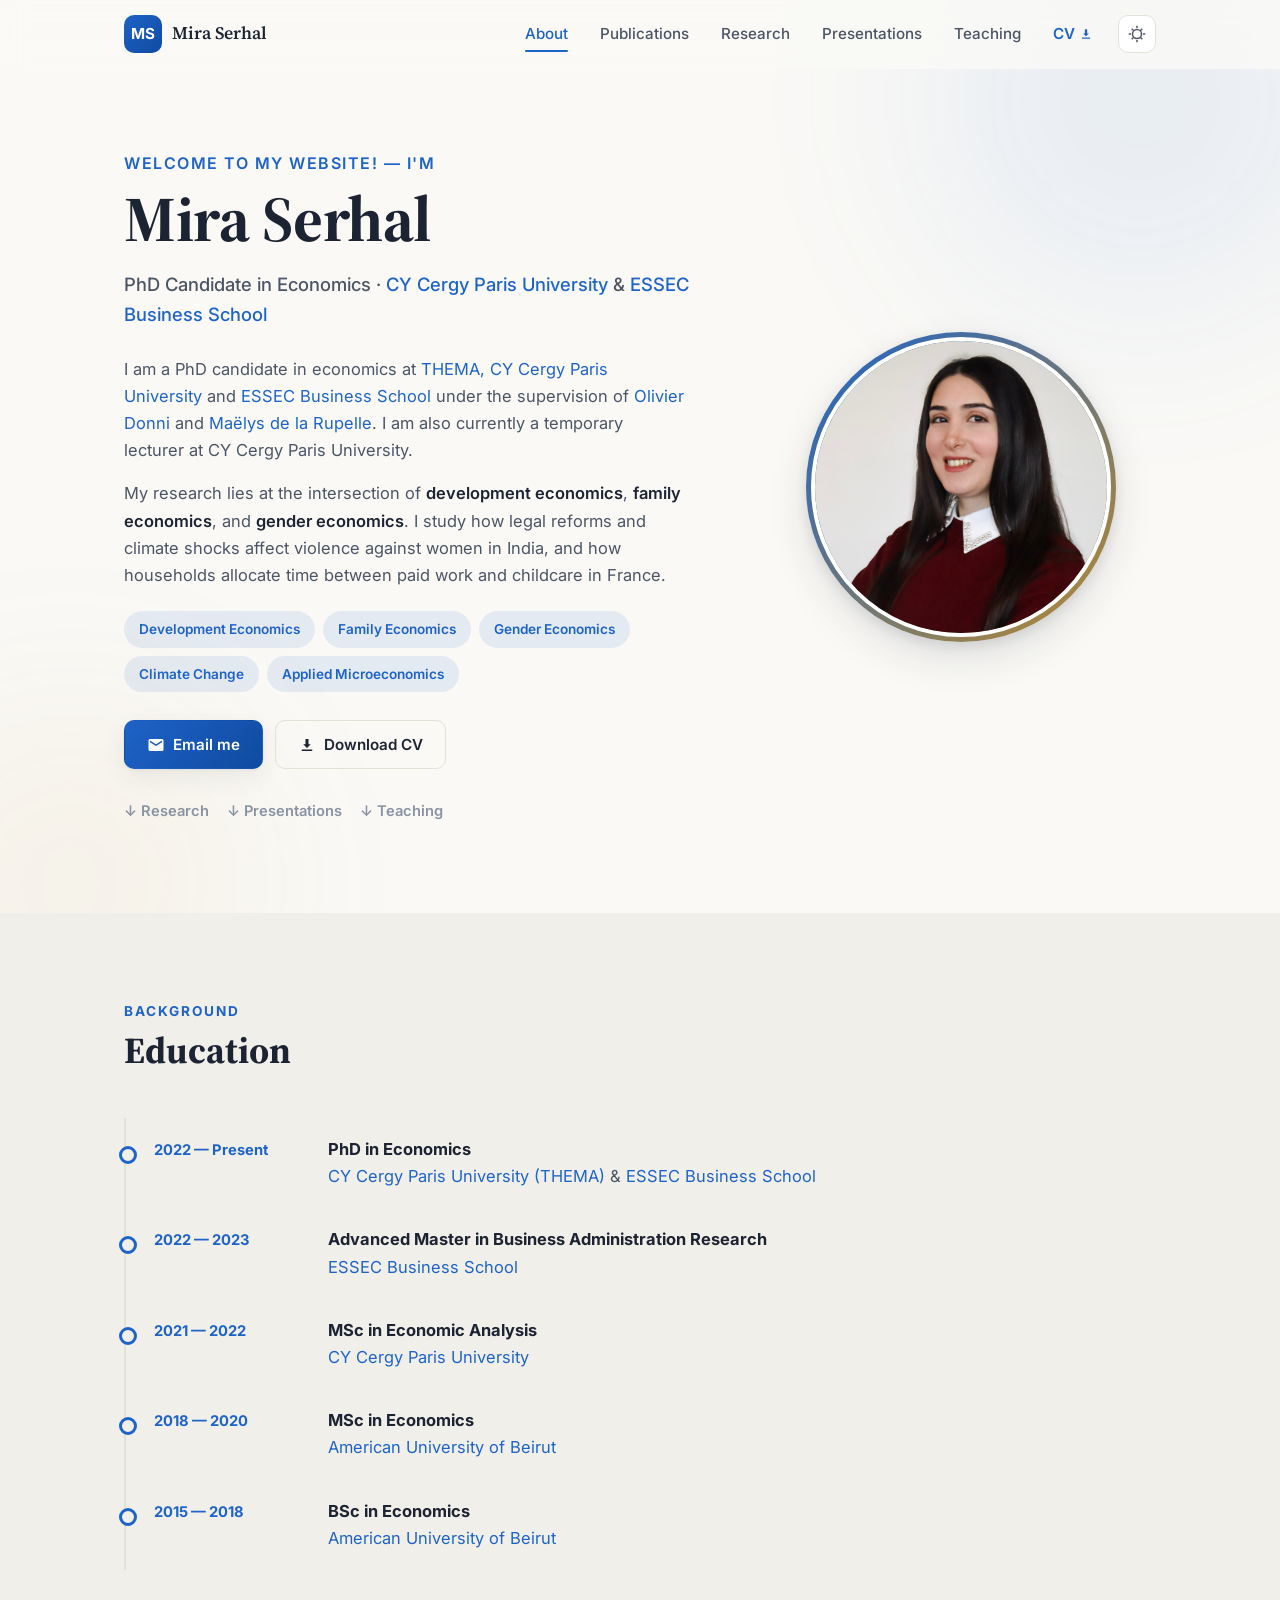
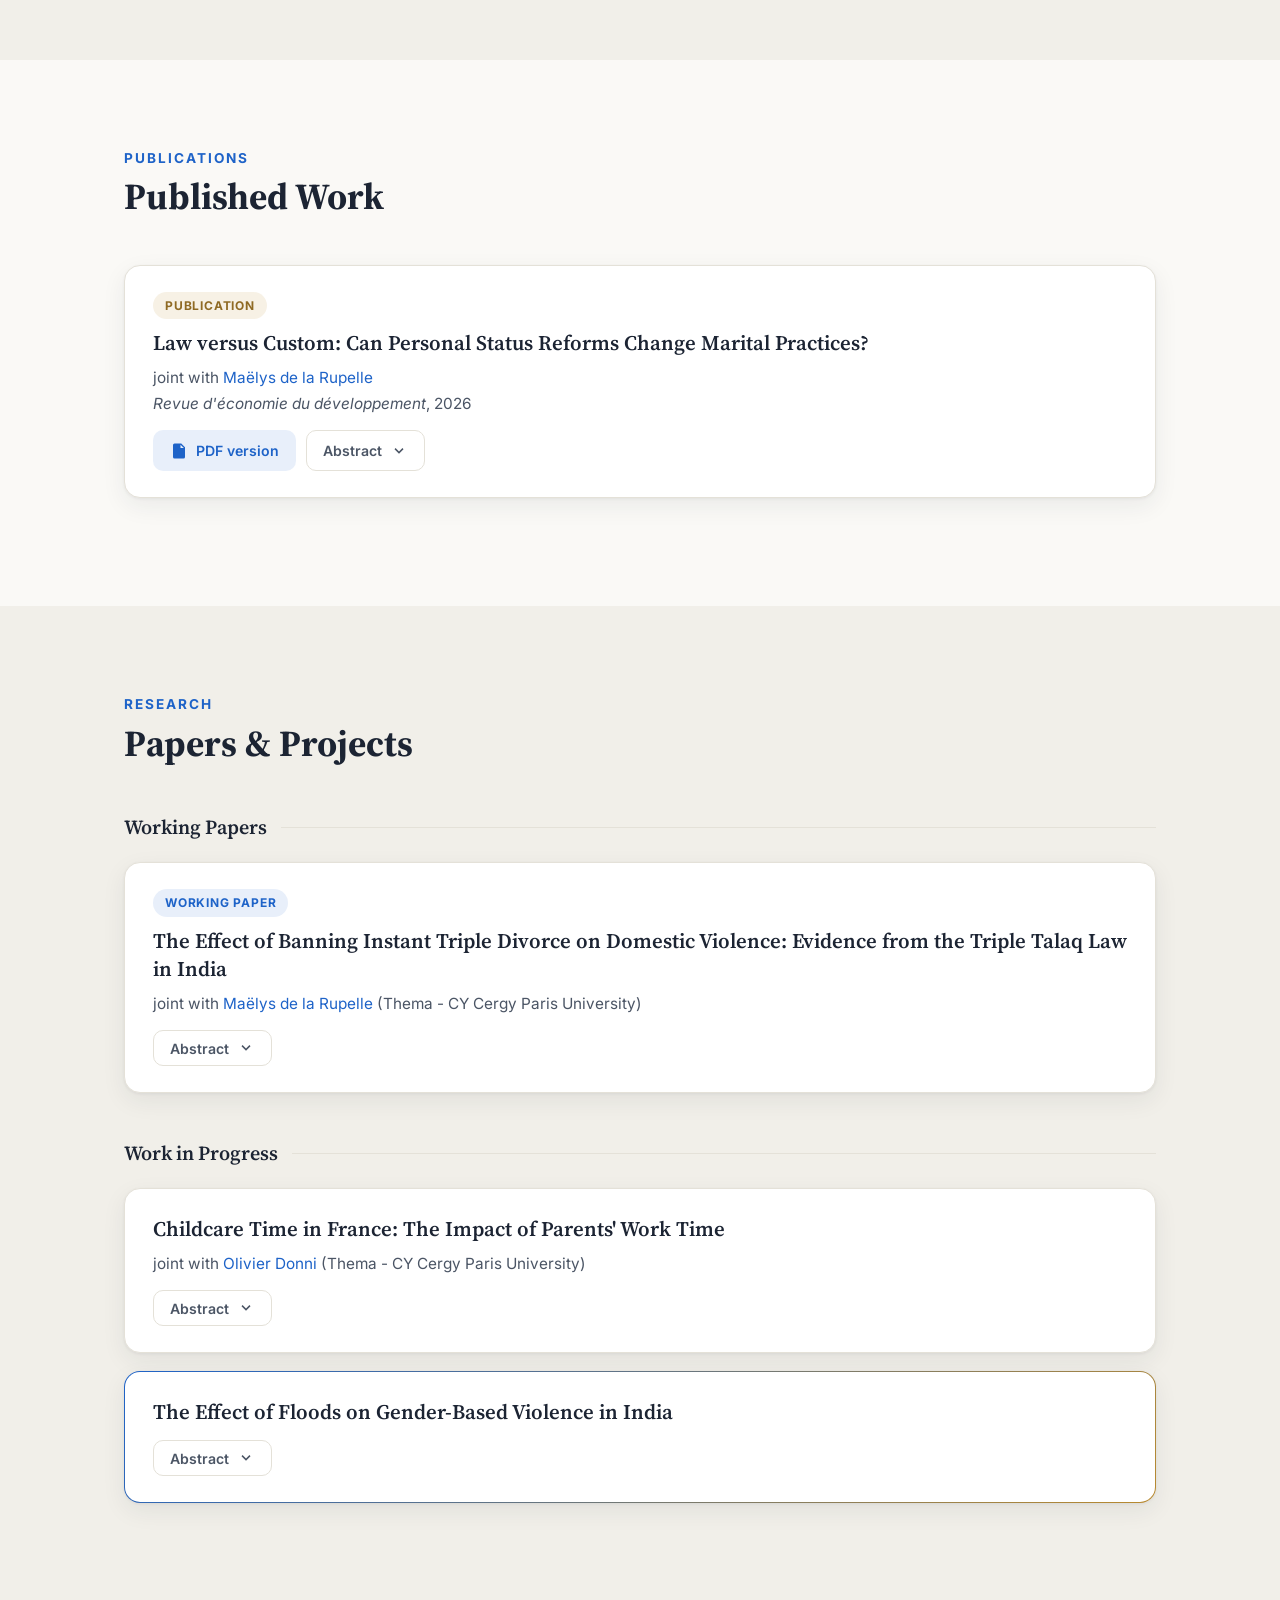
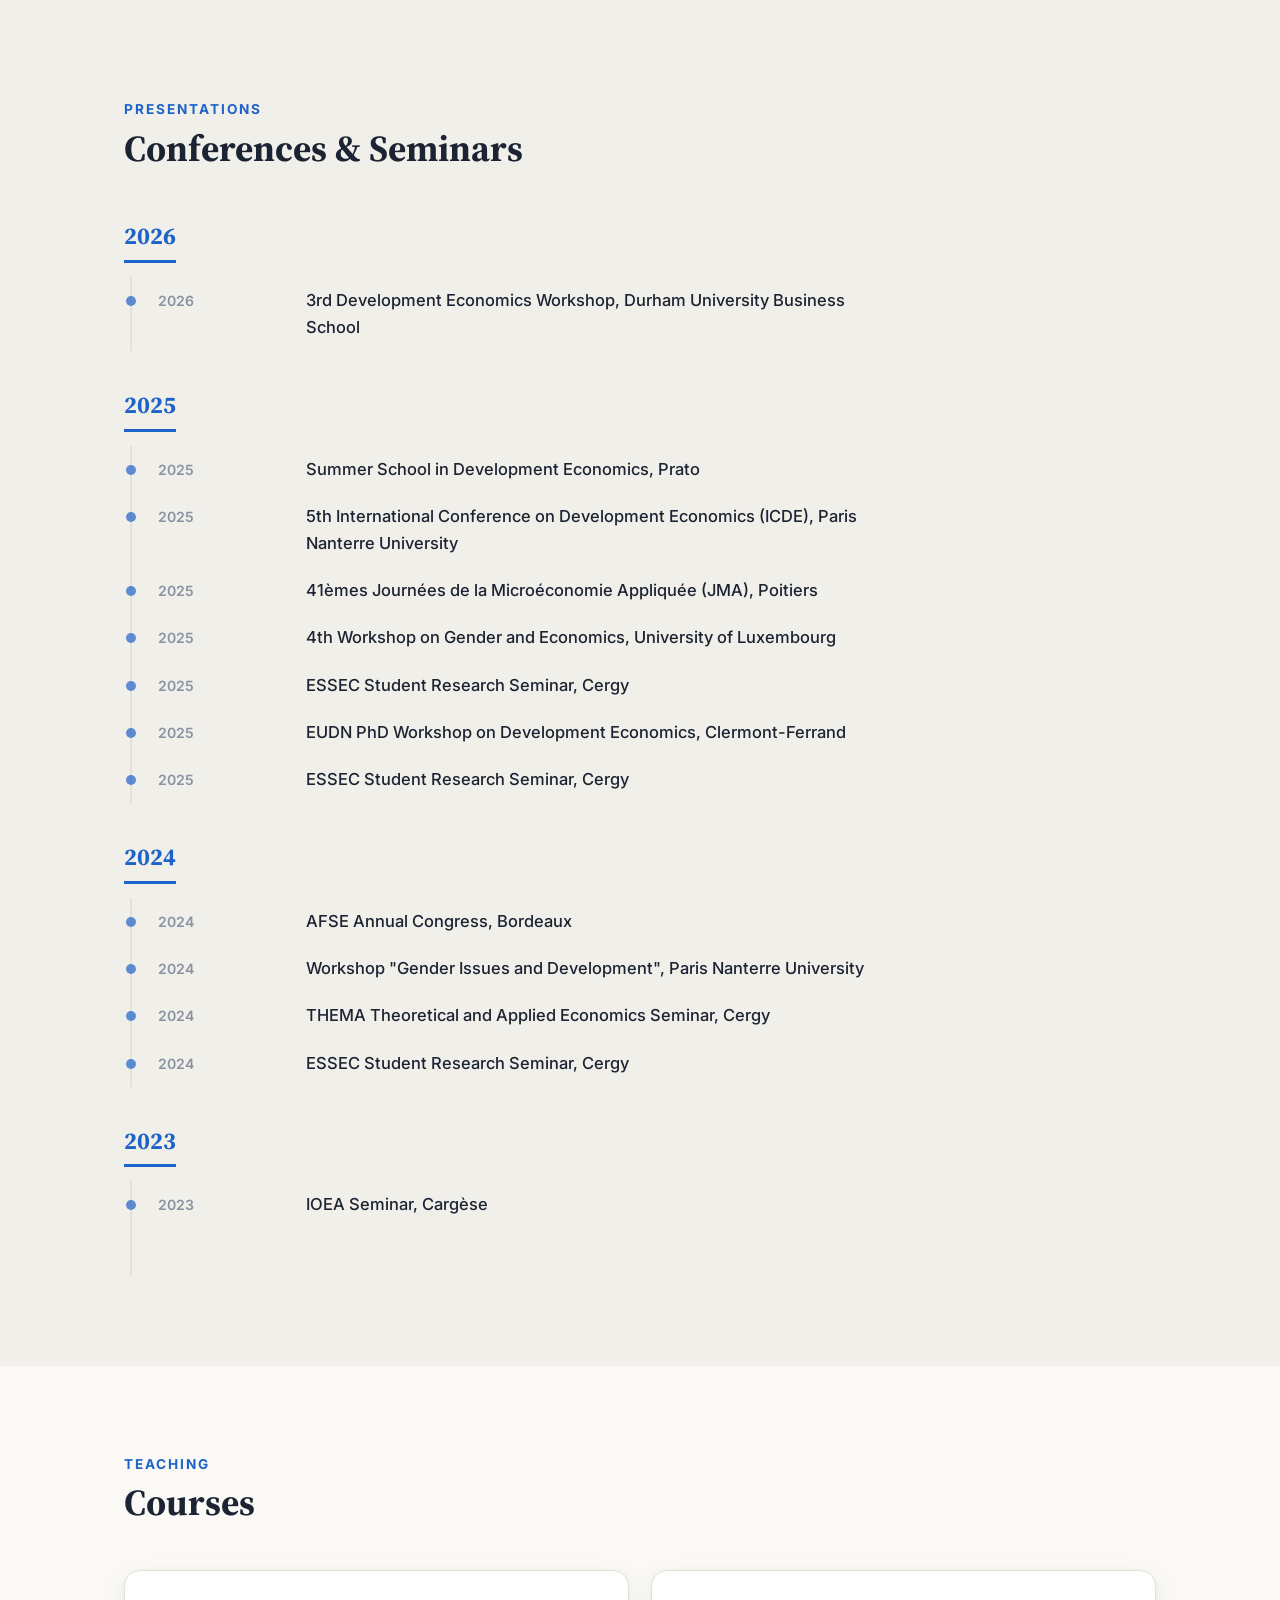
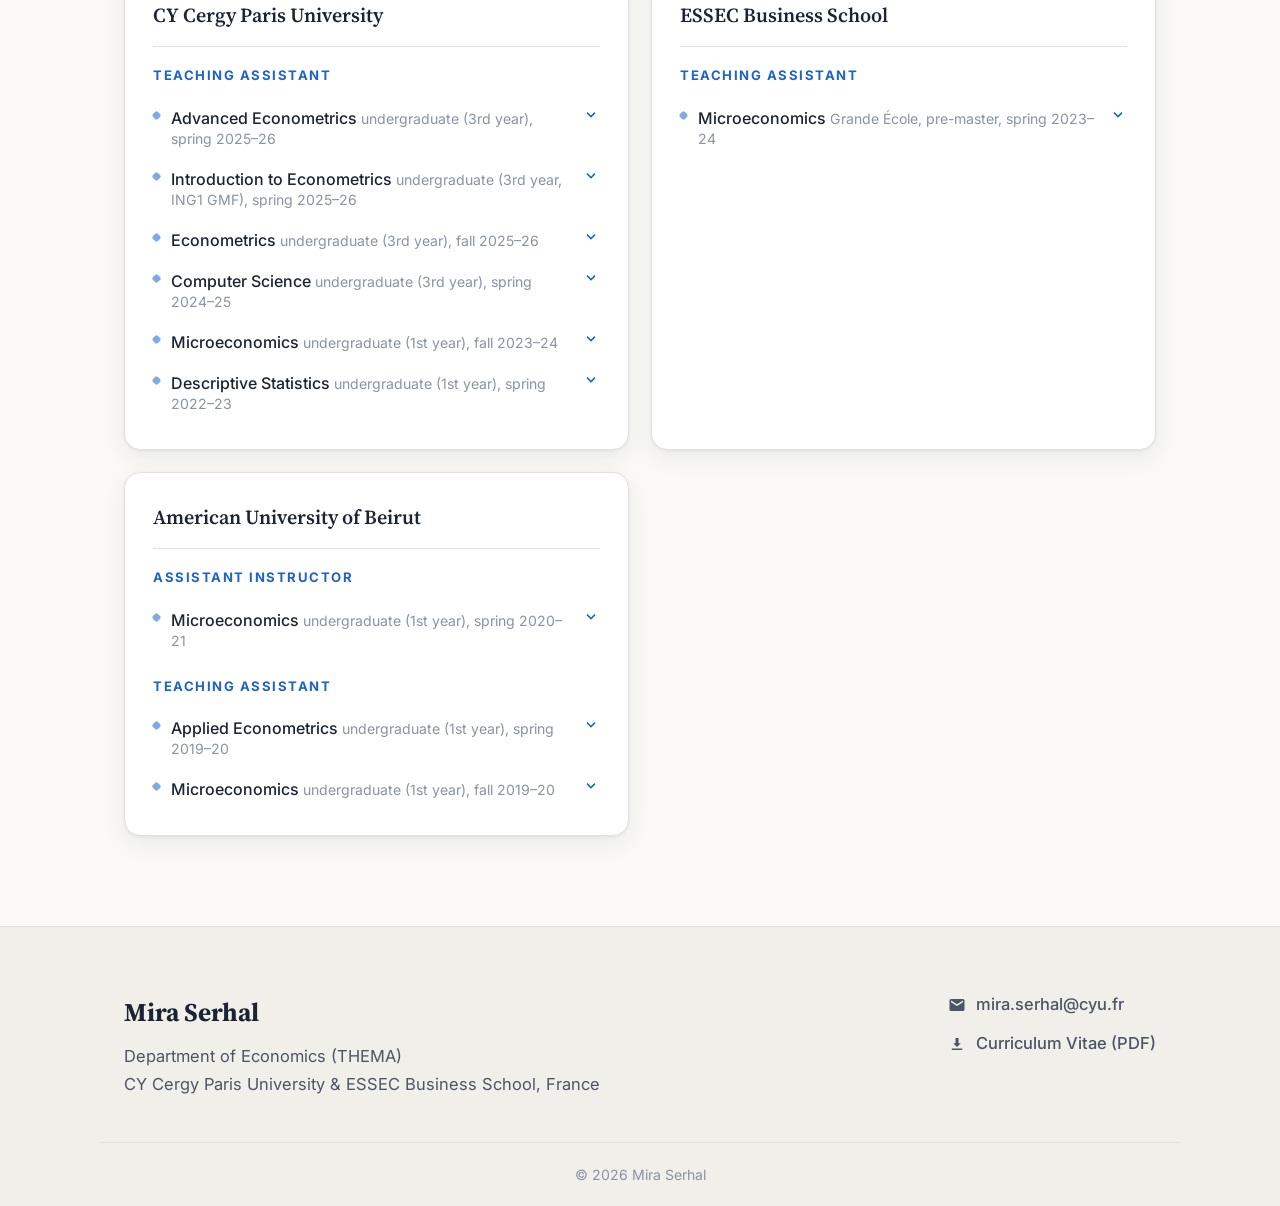
==== commit d4763b63: "Update index.html" ====
--- a/index.html
+++ b/index.html
@@ -101,11 +101,11 @@
             <a href="https://sites.google.com/site/delarupellemaelys/" target="_blank" rel="noopener">Maëlys de la Rupelle</a>. I am also currently a temporary lecturer at CY Cergy Paris University.
             
           </p>
-          <p class="hero-bio">
+           <p class="hero-bio">
             My research lies at the intersection of <strong>development economics</strong>,
-            <strong>family economics</strong>, and <strong>gender economics</strong>, with a focus on
-            how legal reforms and climate shocks shape violence against women, and how
-            households allocate their time.
+            <strong>family economics</strong>, and <strong>gender economics</strong>. I study how legal
+            reforms and climate shocks affect violence against women in India, and how households allocate
+            time between paid work and childcare in France.
           </p>
           <div class="hero-chips" aria-label="Research fields">
             <span class="chip">Development Economics</span>
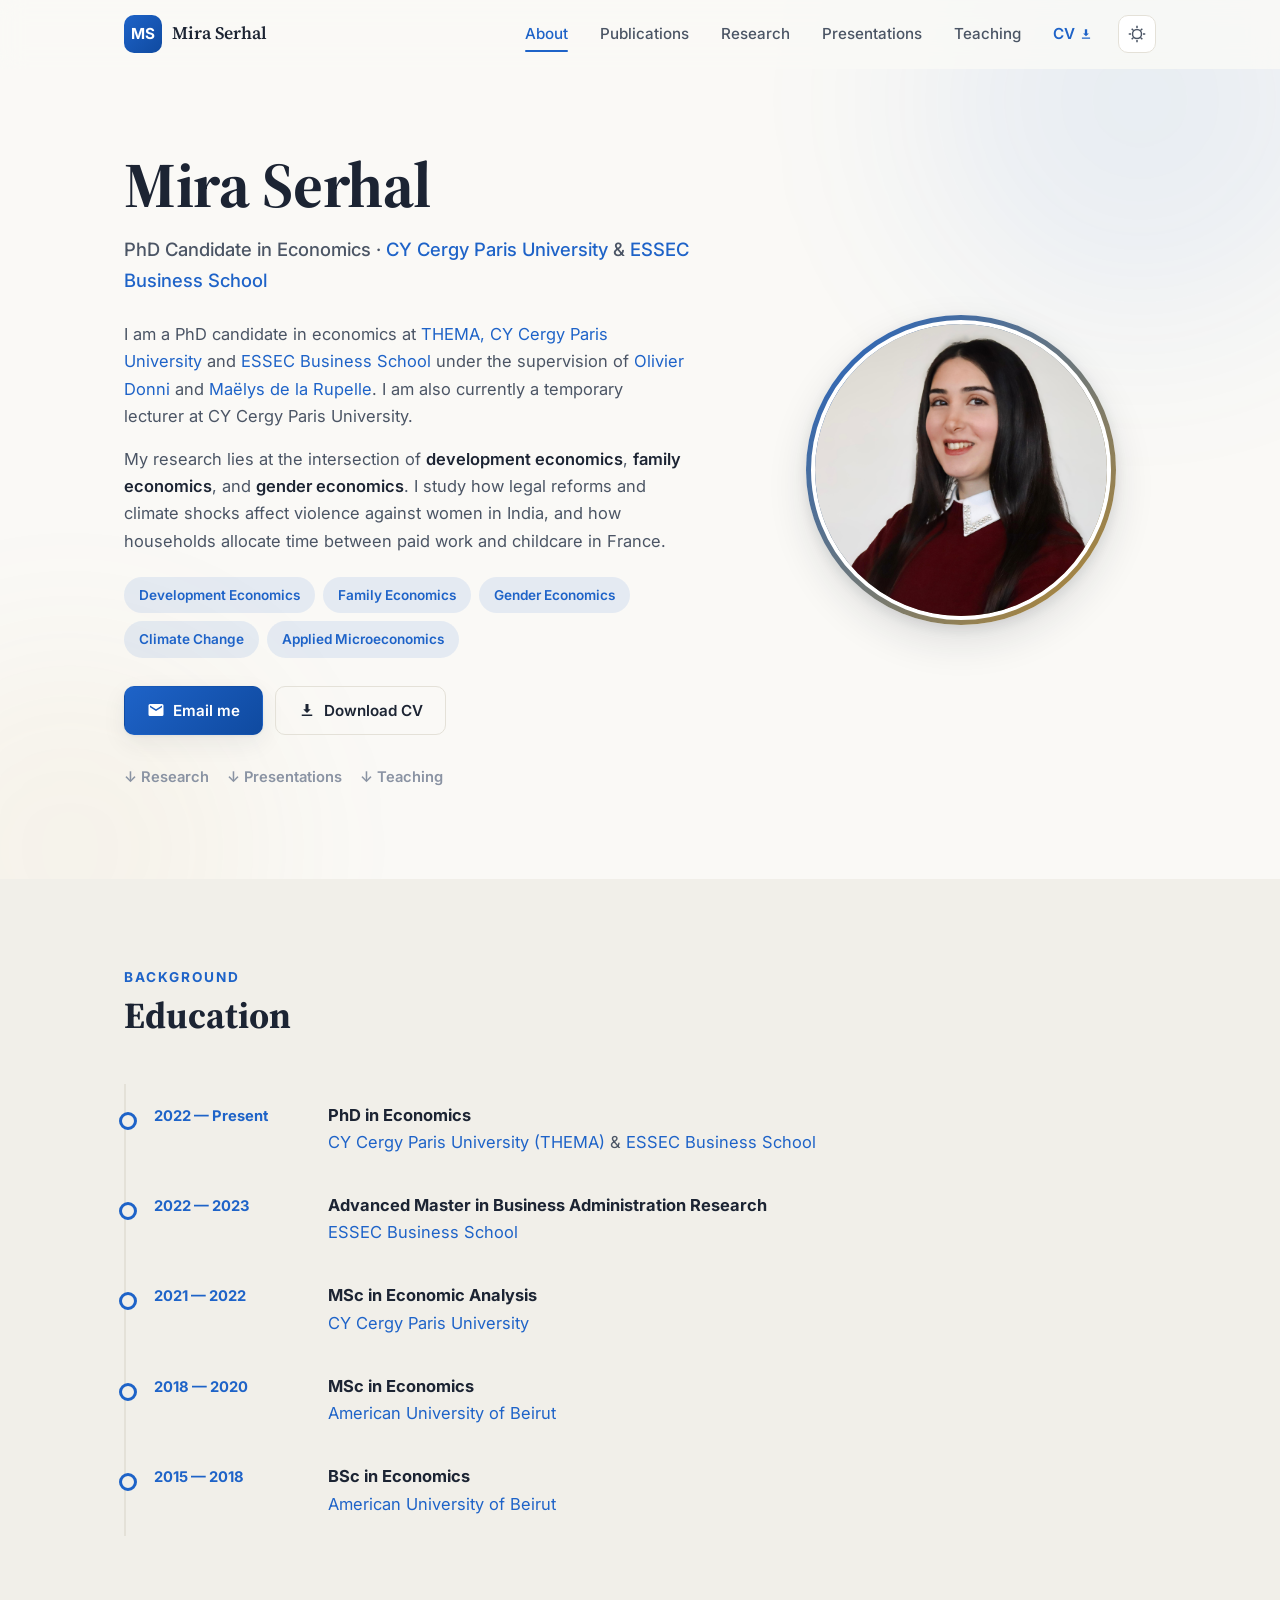
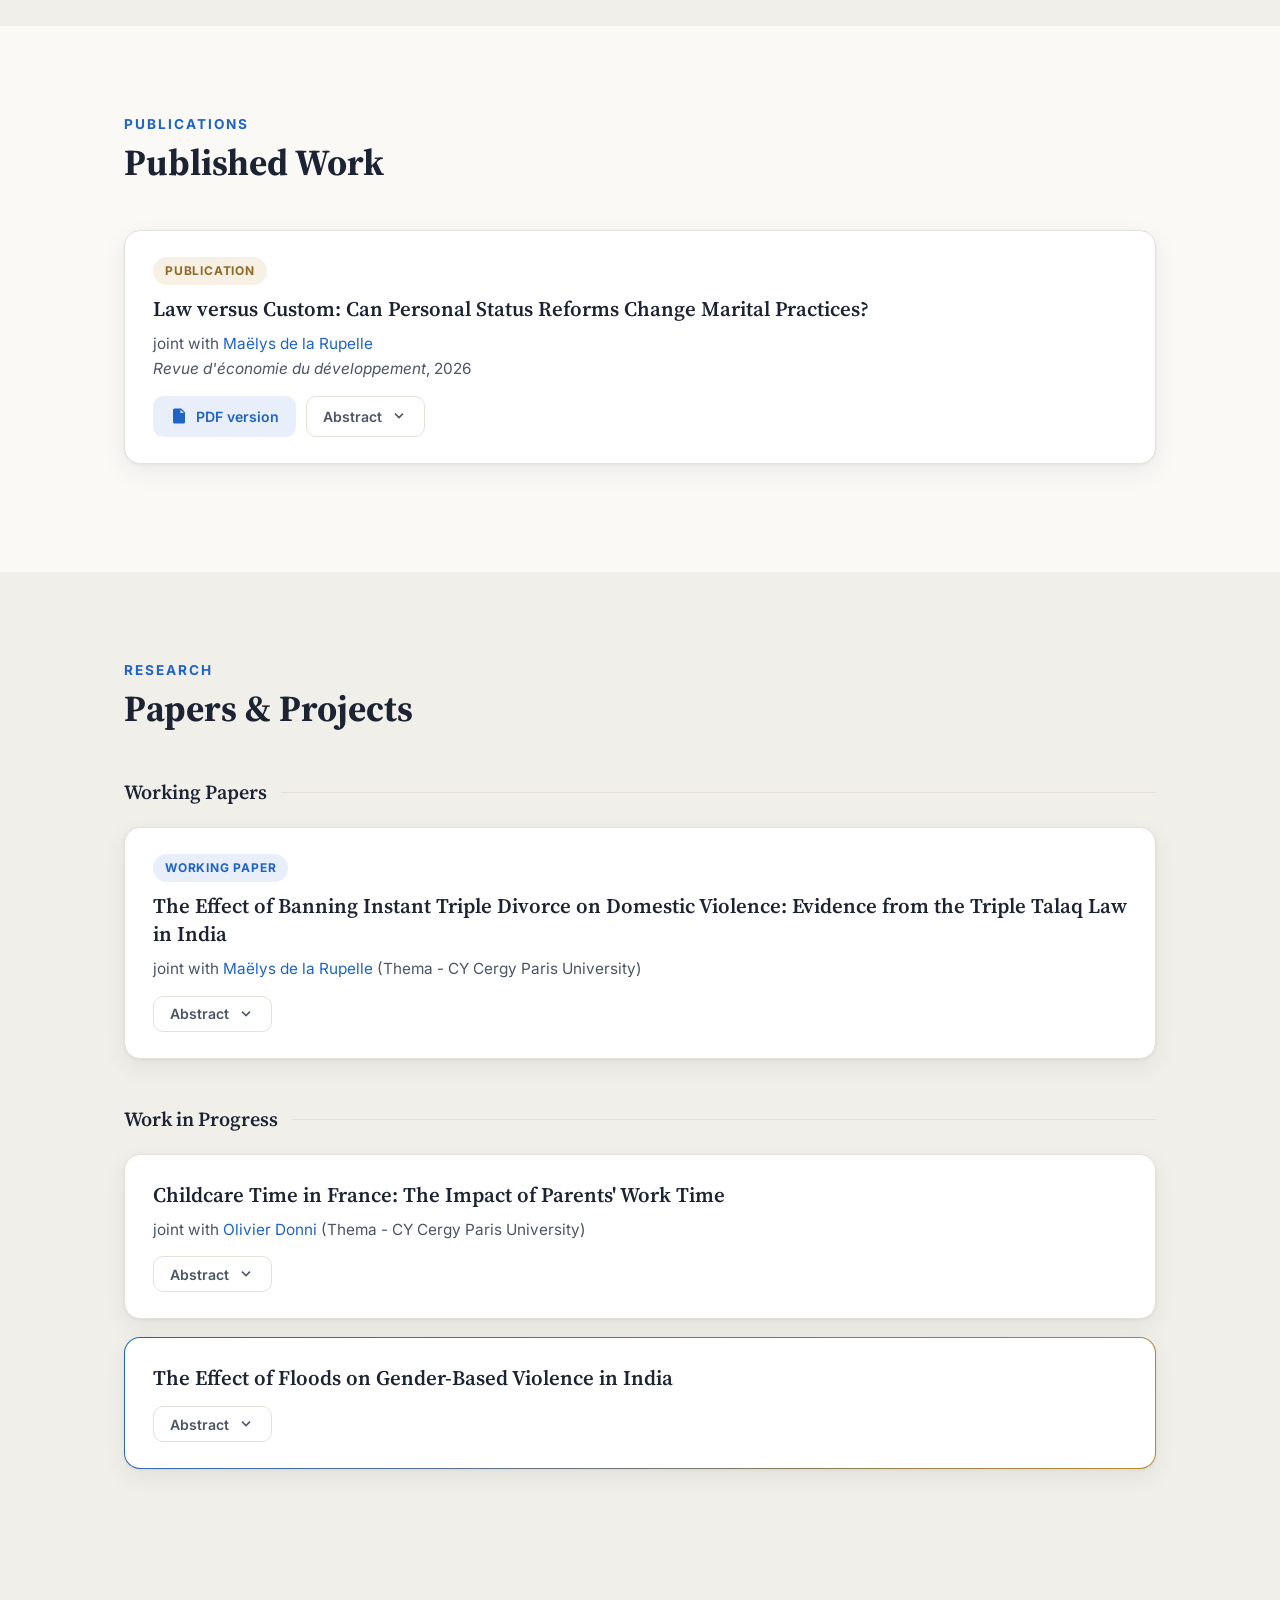
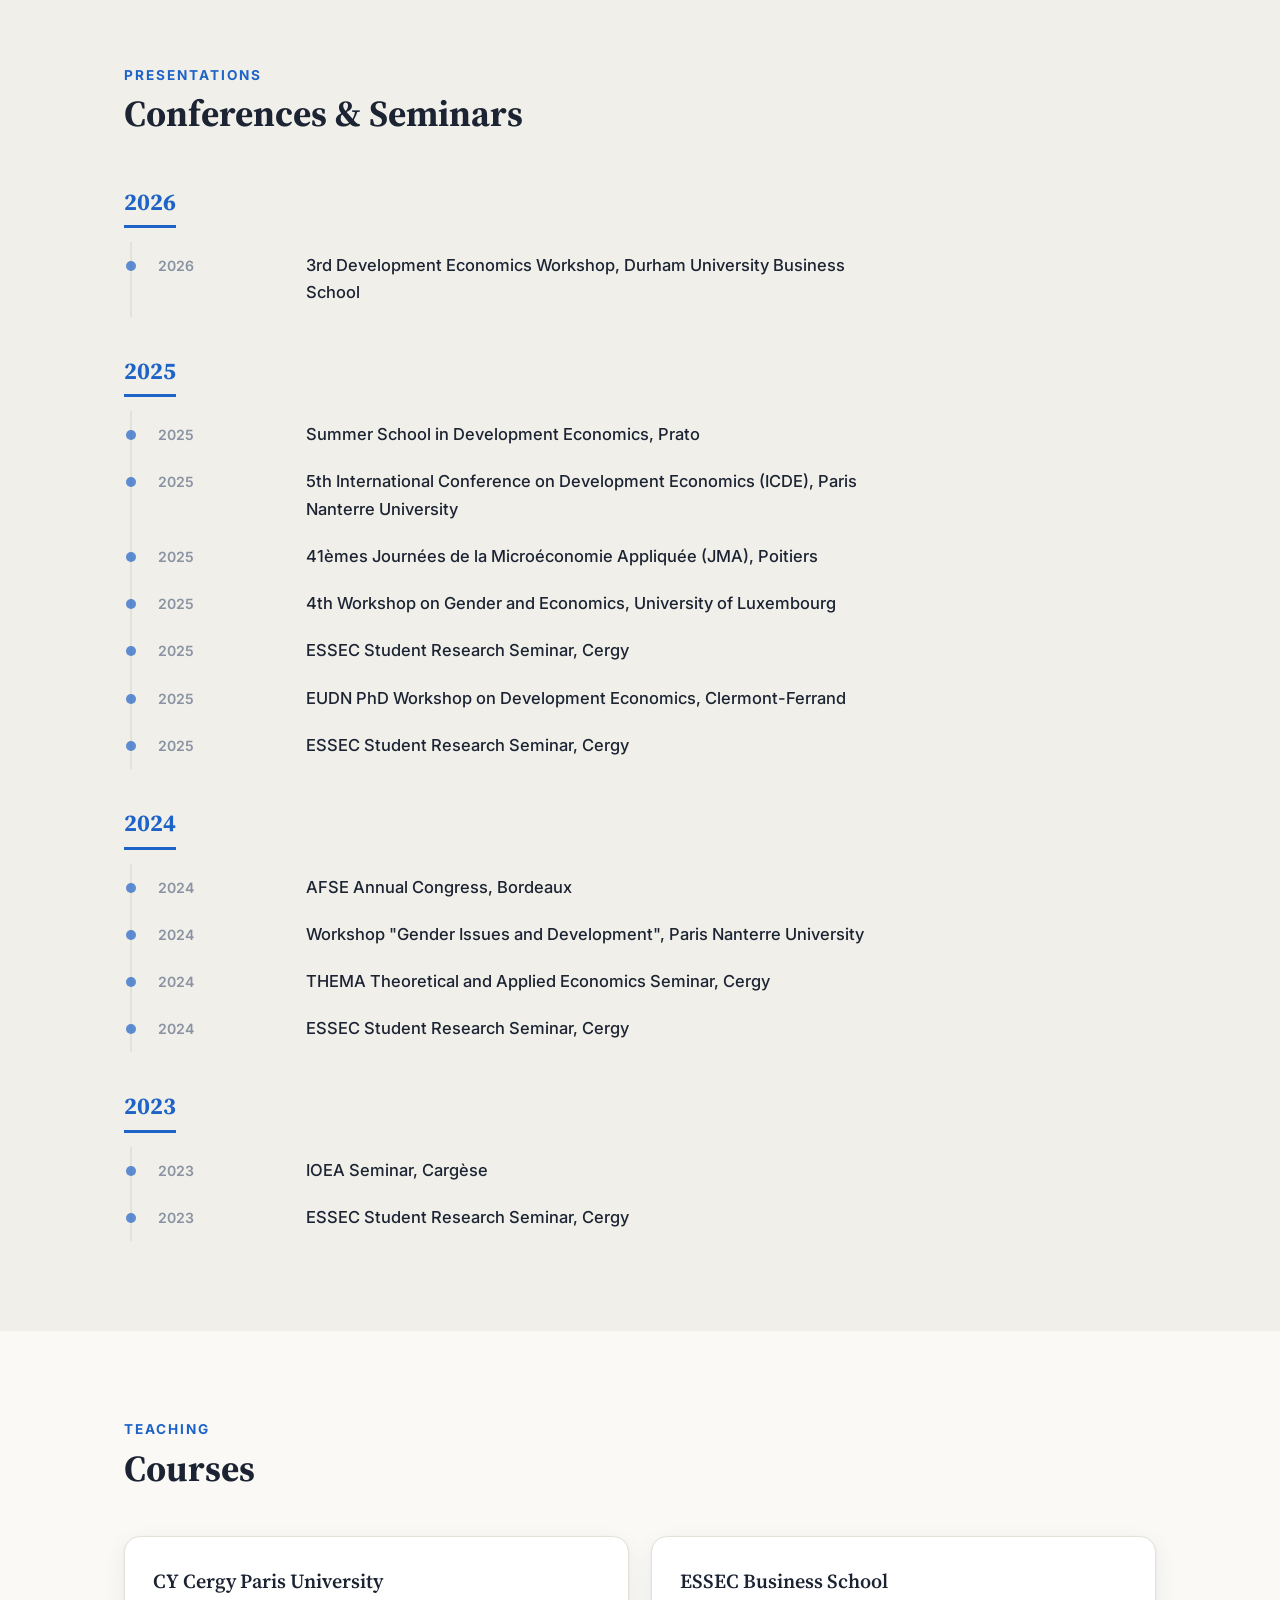
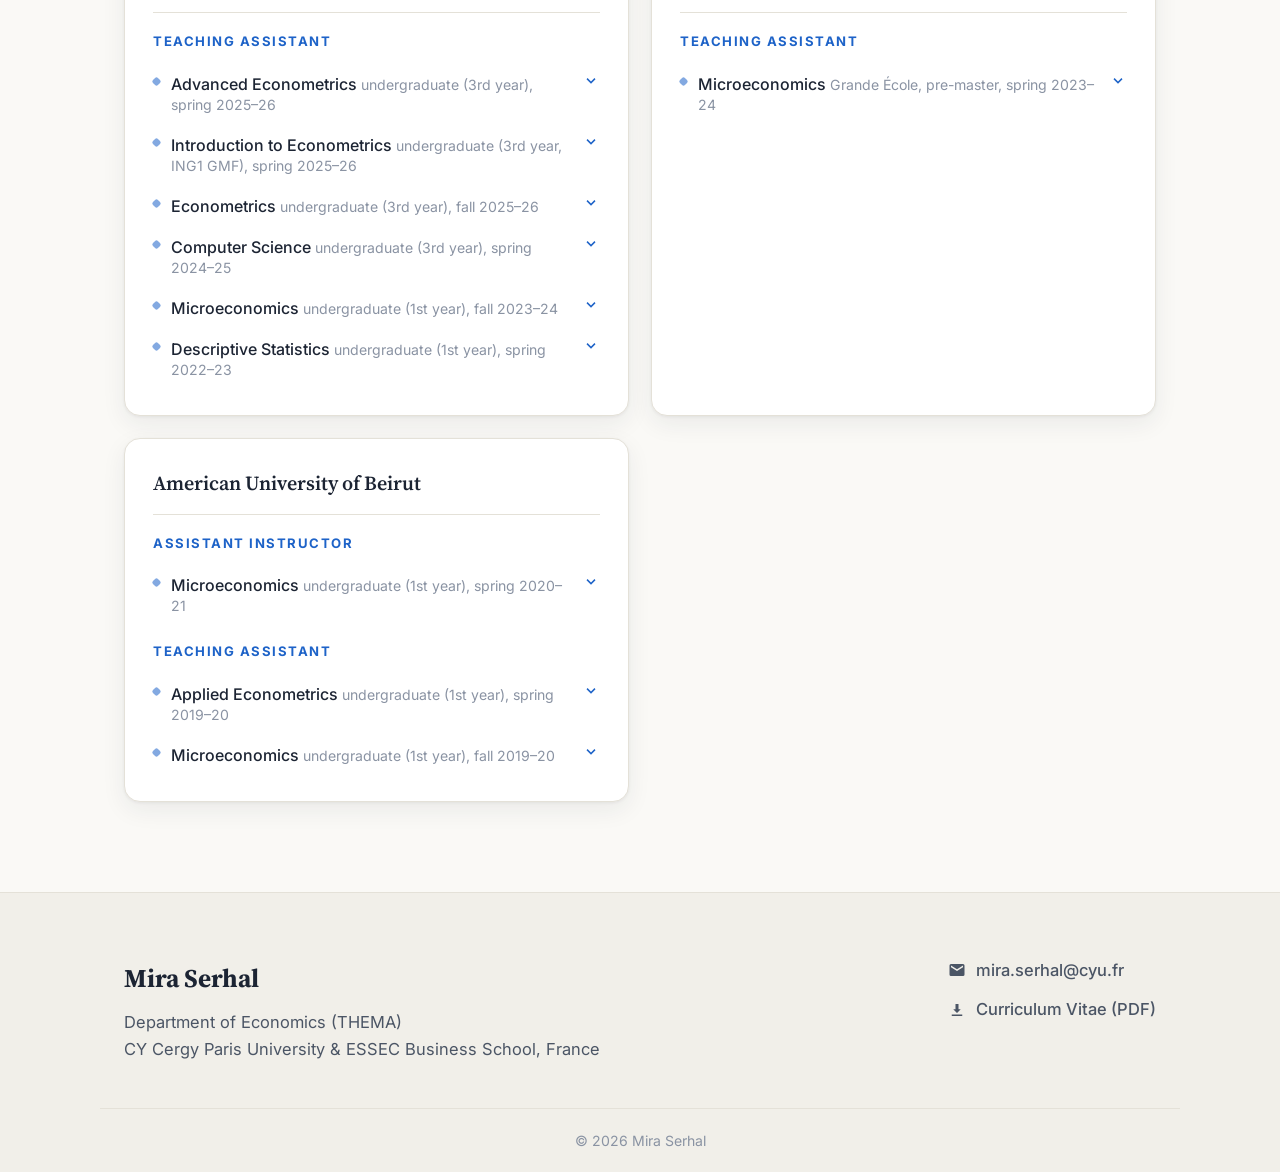
==== commit a1dcf74a: "Update index.html" ====
--- a/index.html
+++ b/index.html
@@ -86,7 +86,7 @@
       </div>
       <div class="container hero-grid">
         <div class="hero-text reveal">
-          <p class="hero-greeting">Welcome to my website! — I'm</p>
+          <!--<p class="hero-greeting">Welcome to my website! — I'm</p> -->
           <h1 class="hero-name">Mira Serhal</h1>
           <p class="hero-role">PhD Candidate in Economics ·
             <a href="https://thema.u-cergy.fr/?lang=fr" target="_blank" rel="noopener">CY Cergy Paris University</a> &amp;
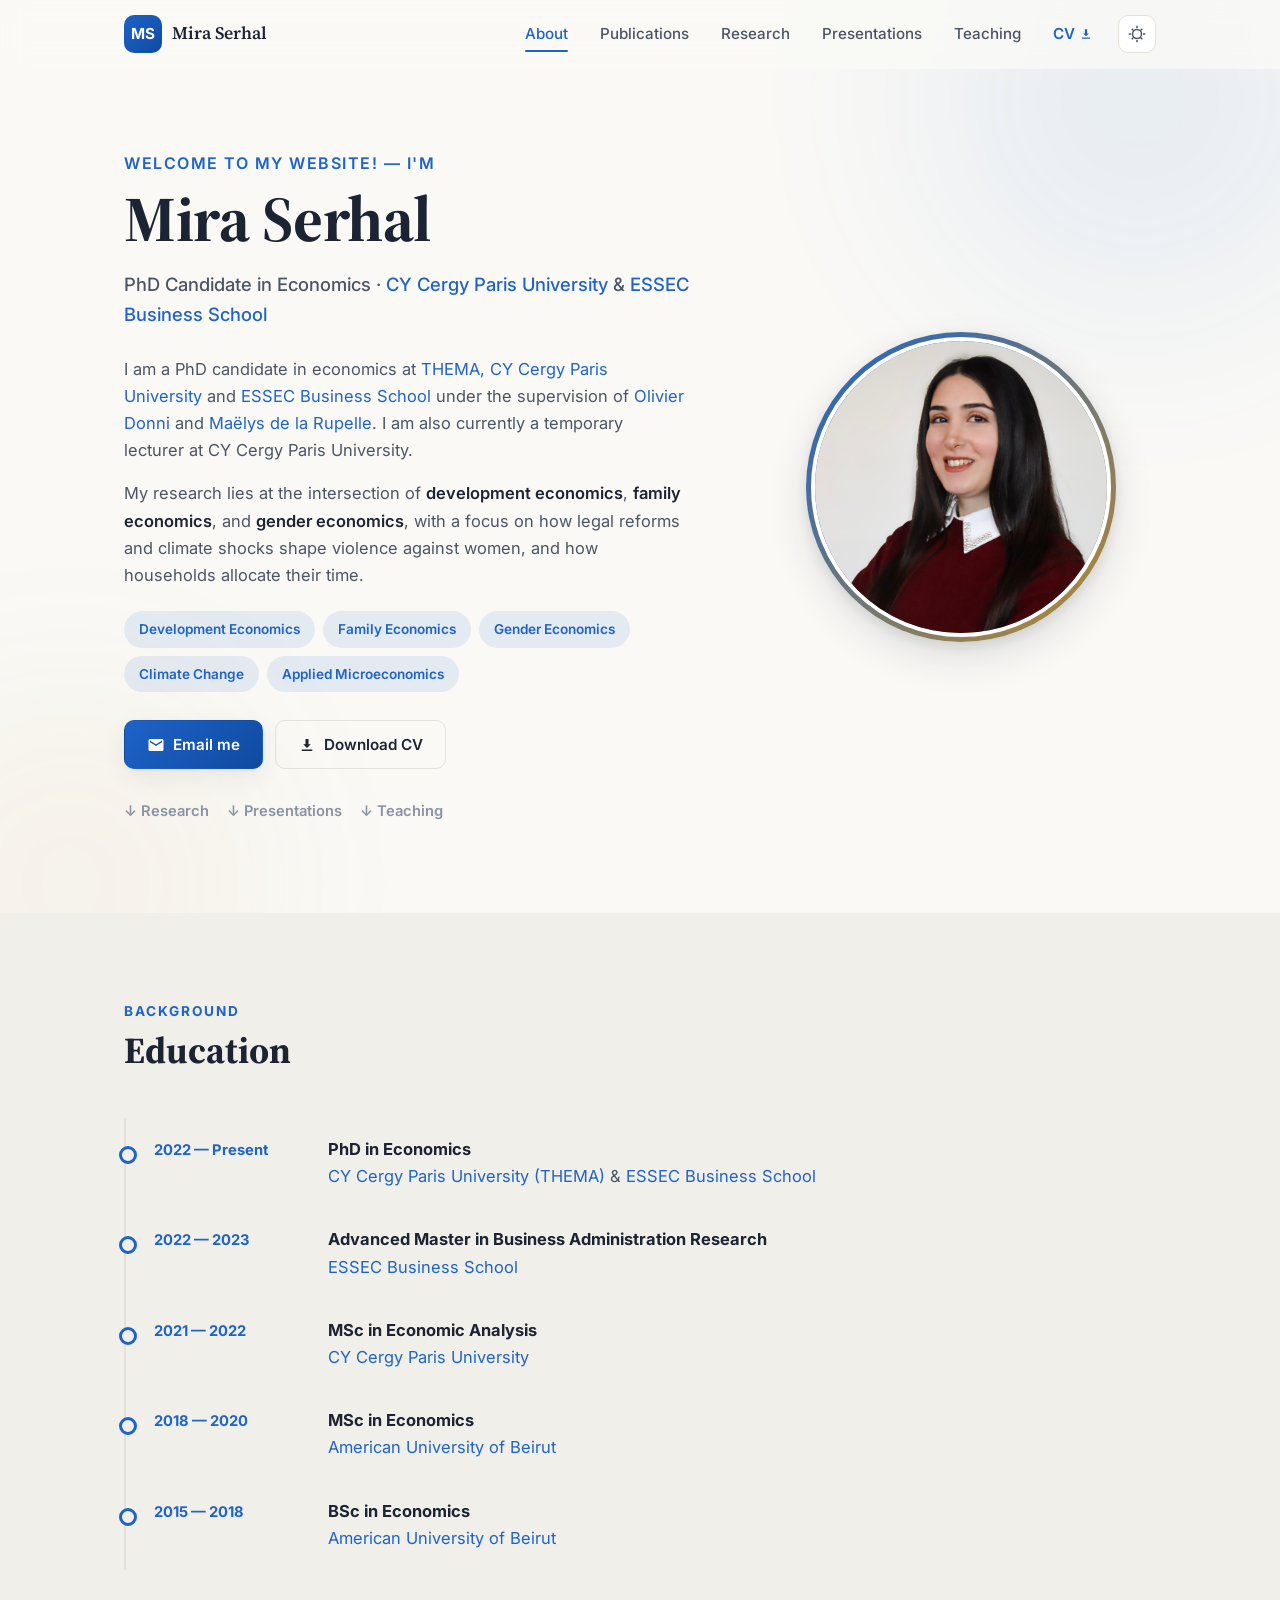
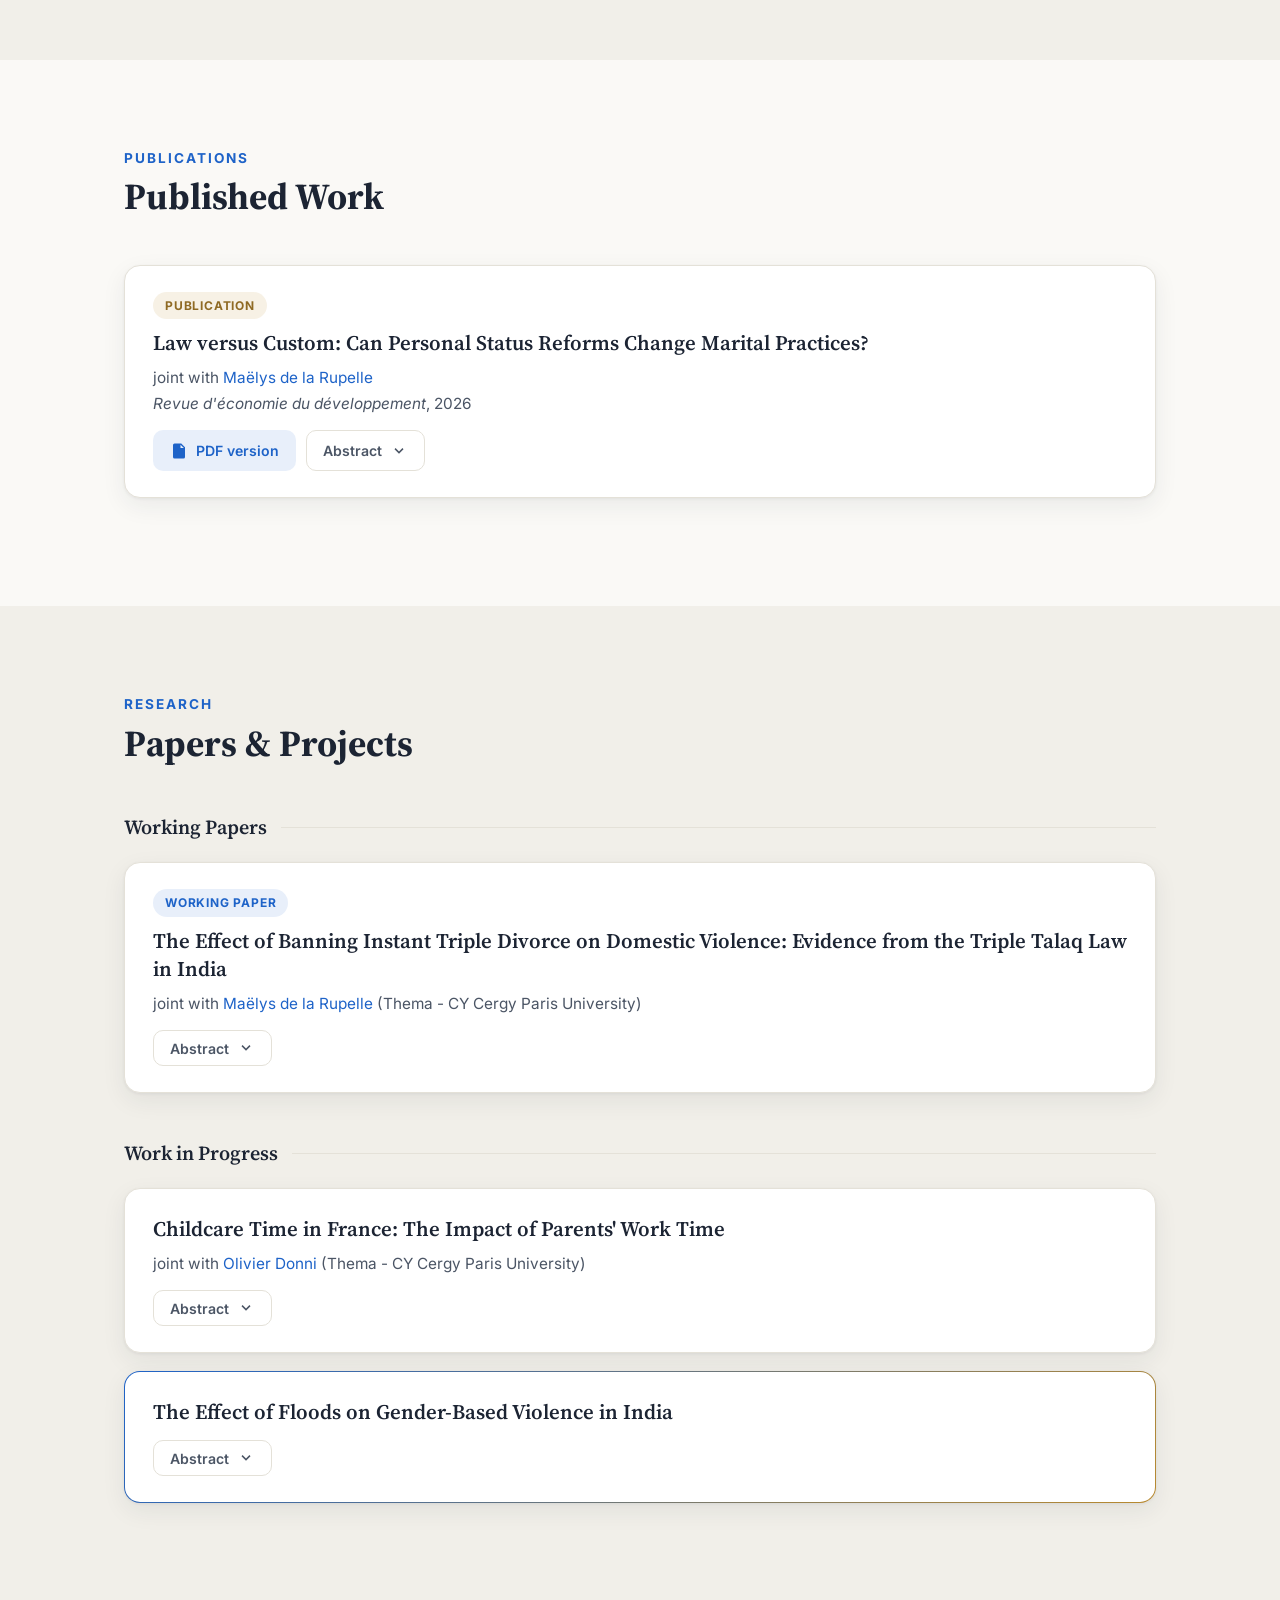
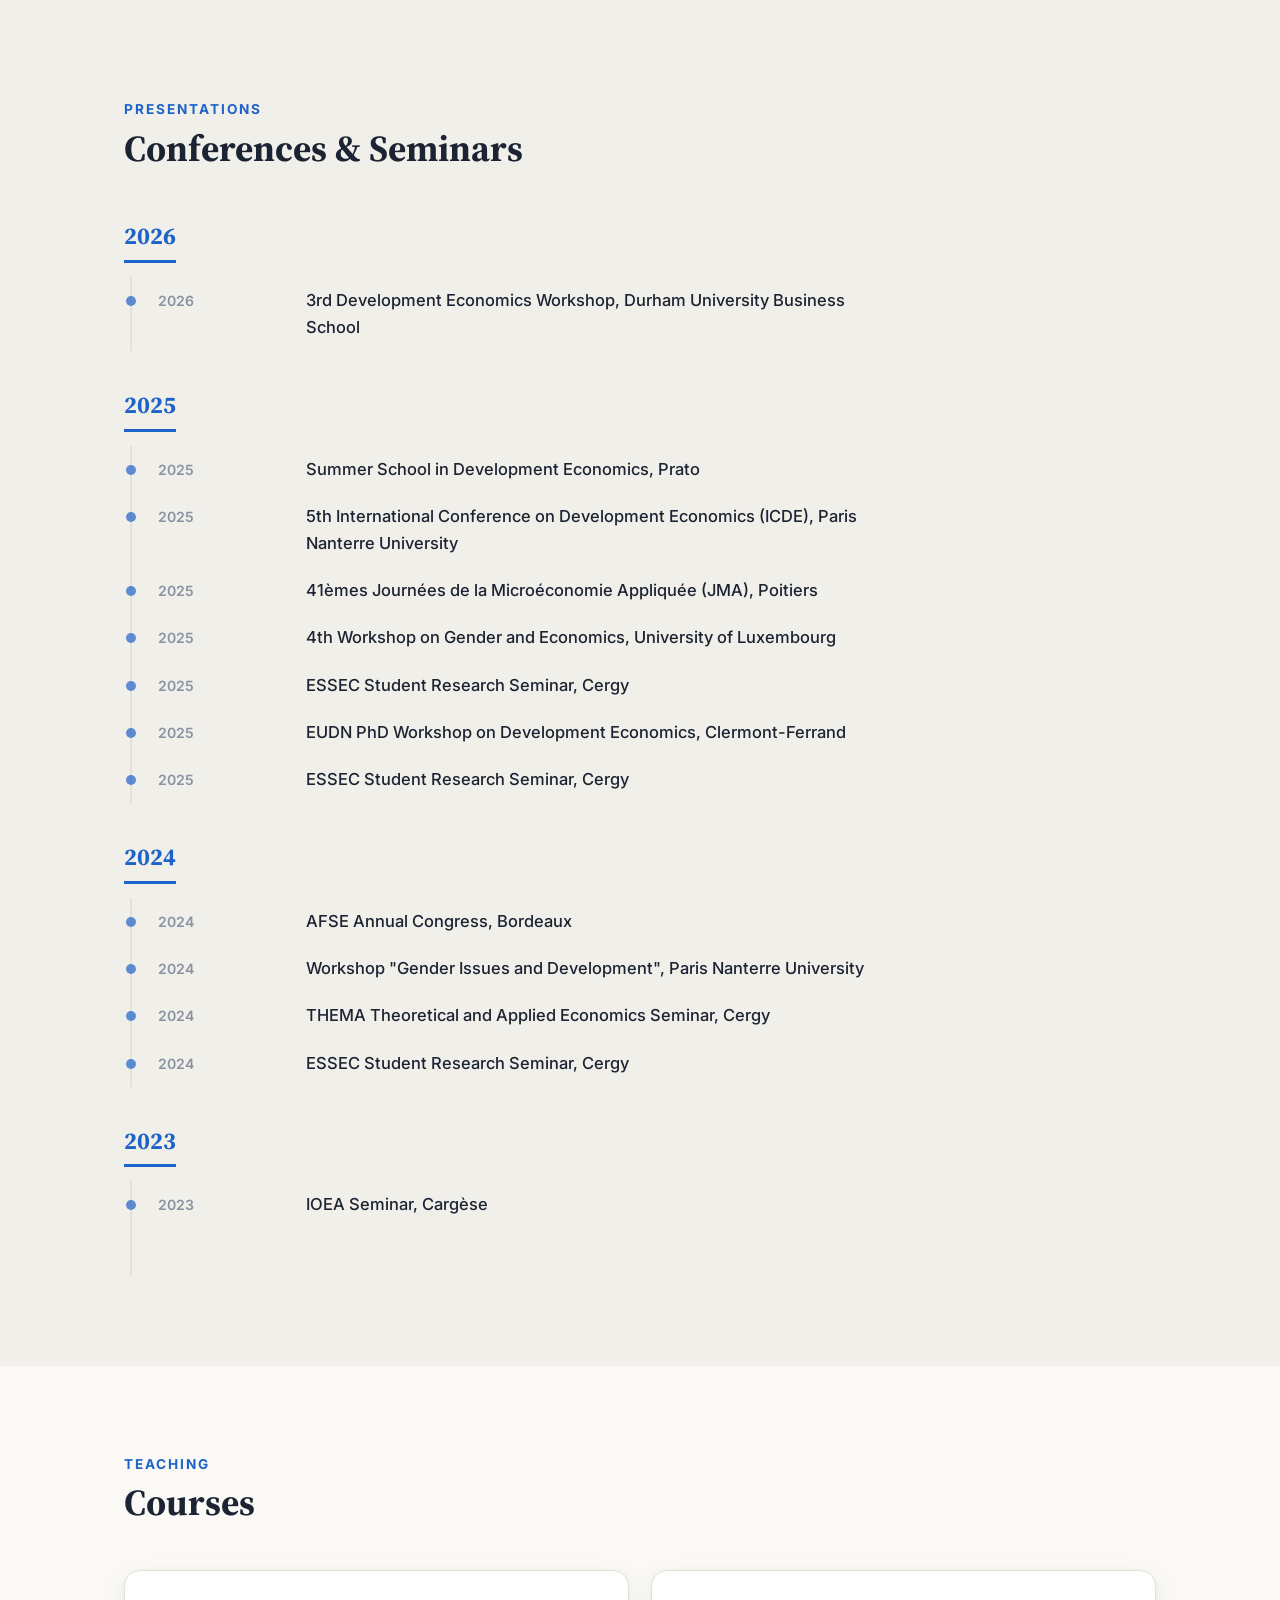
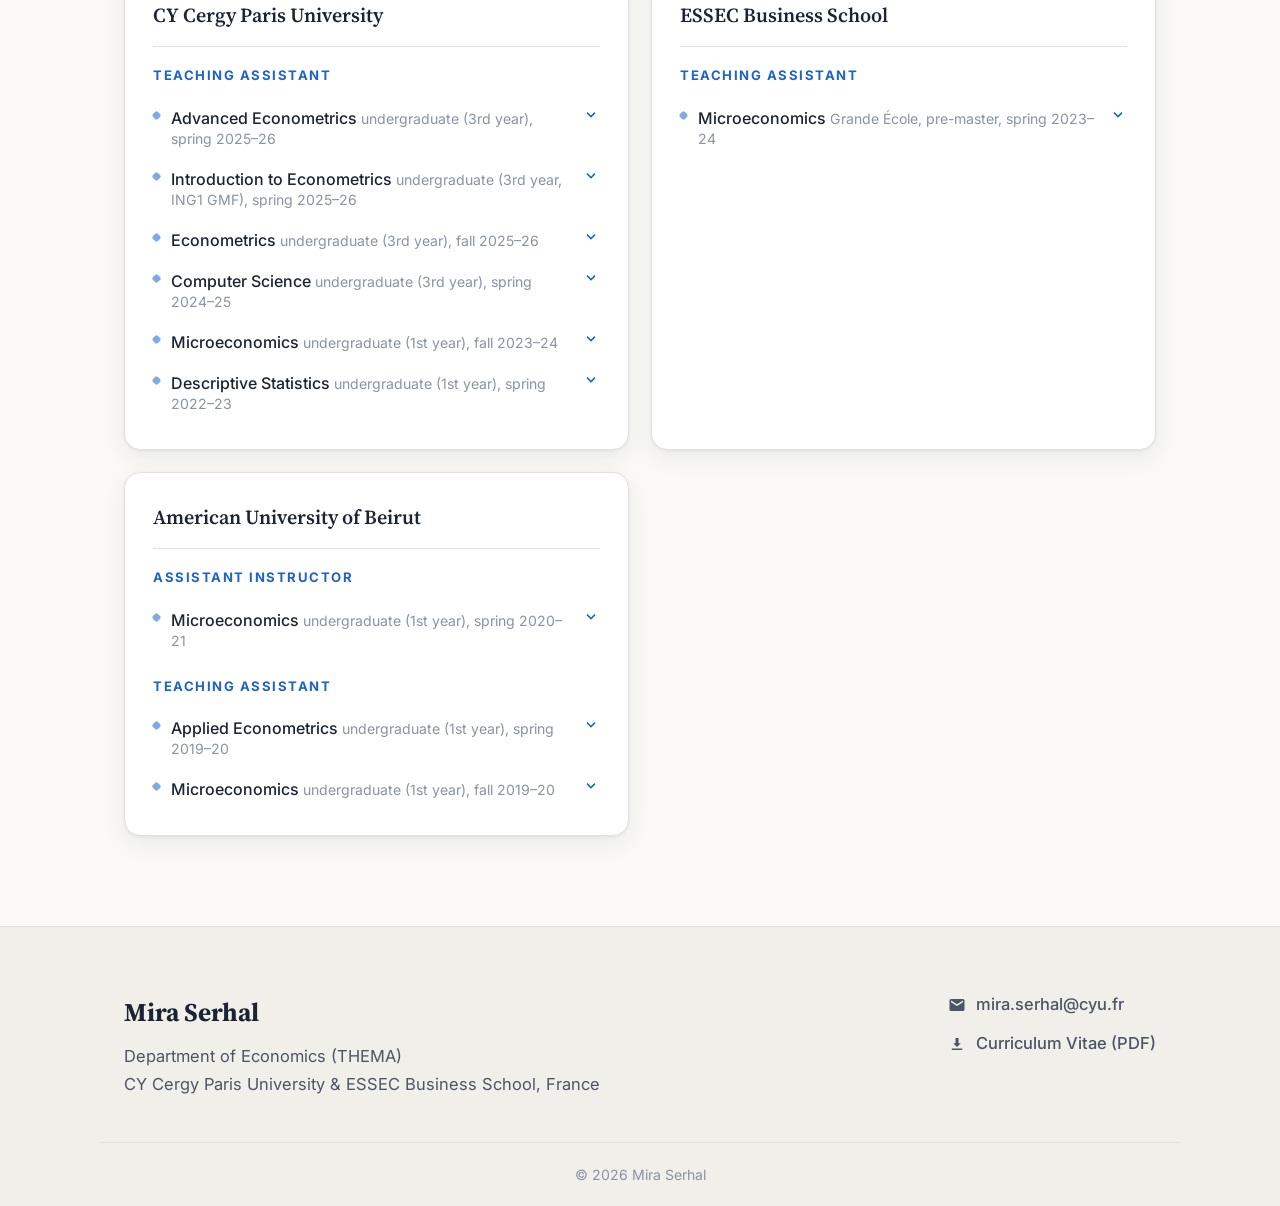
==== commit c061bd06: "Fix canonical URL, Open Graph, and structured data domain The site is served at miraserhal.github.io" ====
--- a/index.html
+++ b/index.html
@@ -11,12 +11,12 @@
   <meta property="og:type" content="website">
   <meta property="og:title" content="Mira Serhal — Economist">
   <meta property="og:description" content="PhD candidate at CY Cergy Paris University and ESSEC Business School. Development, family, and gender economics.">
-  <meta property="og:url" content="https://mserhal.github.io/">
-  <meta property="og:image" content="https://mserhal.github.io/assets/headshot.jpg">
+  <meta property="og:url" content="https://miraserhal.github.io/">
+  <meta property="og:image" content="https://miraserhal.github.io/assets/headshot.jpg">
   <meta name="twitter:card" content="summary">
 
   <link rel="icon" href="assets/favicon.svg" type="image/svg+xml">
-  <link rel="canonical" href="https://mserhal.github.io/">
+  <link rel="canonical" href="https://miraserhal.github.io/">
 
   <!-- Fonts -->
   <link rel="preconnect" href="https://fonts.googleapis.com">
@@ -40,8 +40,8 @@
       { "@type": "Organization", "name": "American University of Beirut" }
     ],
     "email": "mailto:mira.serhal@cyu.fr",
-    "url": "https://mserhal.github.io/",
-    "image": "https://mserhal.github.io/assets/headshot.jpg",
+    "url": "https://miraserhal.github.io/",
+    "image": "https://miraserhal.github.io/assets/headshot.jpg",
     "knowsAbout": ["Development Economics", "Family Economics", "Gender Economics", "Climate Change", "Domestic Violence", "Time Use"]
   }
   </script>
@@ -86,7 +86,7 @@
       </div>
       <div class="container hero-grid">
         <div class="hero-text reveal">
-          <!--<p class="hero-greeting">Welcome to my website! — I'm</p> -->
+          <p class="hero-greeting">Welcome to my website! — I'm</p>
           <h1 class="hero-name">Mira Serhal</h1>
           <p class="hero-role">PhD Candidate in Economics ·
             <a href="https://thema.u-cergy.fr/?lang=fr" target="_blank" rel="noopener">CY Cergy Paris University</a> &amp;
@@ -101,11 +101,11 @@
             <a href="https://sites.google.com/site/delarupellemaelys/" target="_blank" rel="noopener">Maëlys de la Rupelle</a>. I am also currently a temporary lecturer at CY Cergy Paris University.
             
           </p>
-           <p class="hero-bio">
+          <p class="hero-bio">
             My research lies at the intersection of <strong>development economics</strong>,
-            <strong>family economics</strong>, and <strong>gender economics</strong>. I study how legal
-            reforms and climate shocks affect violence against women in India, and how households allocate
-            time between paid work and childcare in France.
+            <strong>family economics</strong>, and <strong>gender economics</strong>, with a focus on
+            how legal reforms and climate shocks shape violence against women, and how
+            households allocate their time.
           </p>
           <div class="hero-chips" aria-label="Research fields">
             <span class="chip">Development Economics</span>
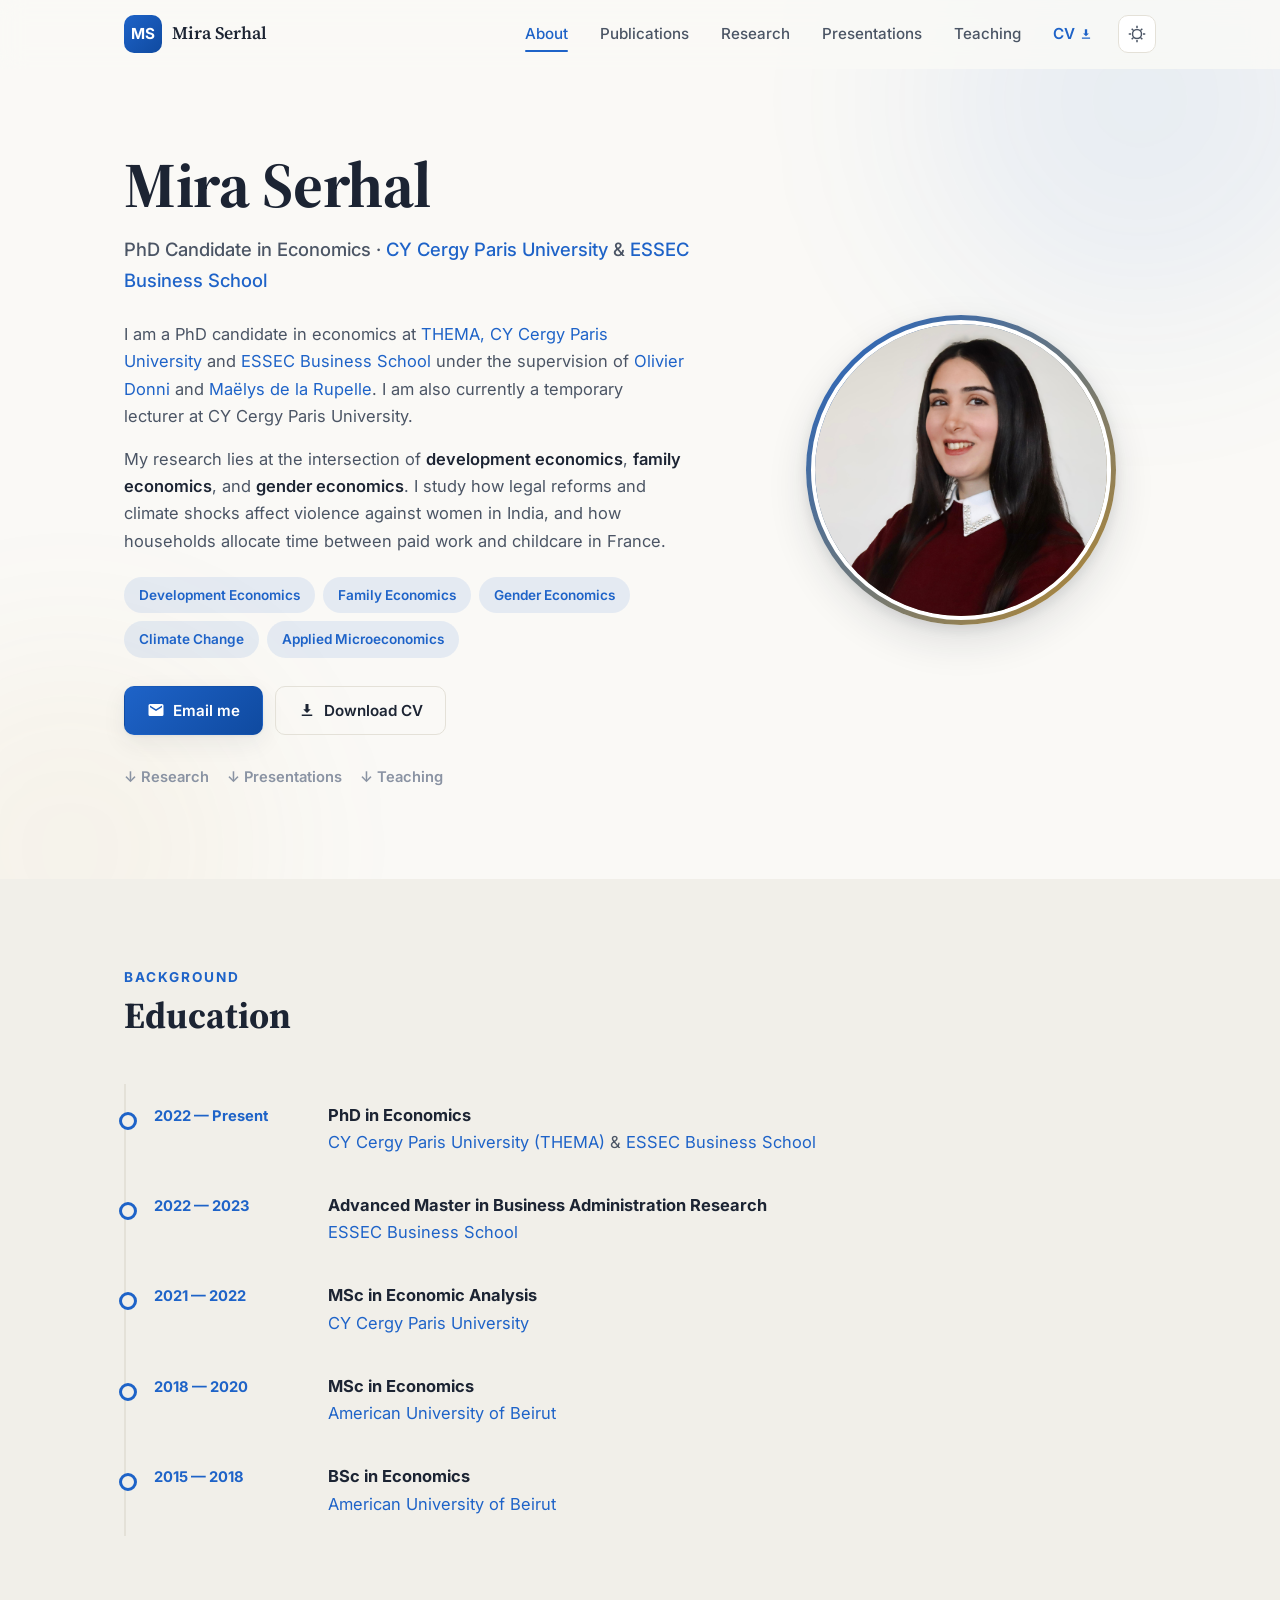
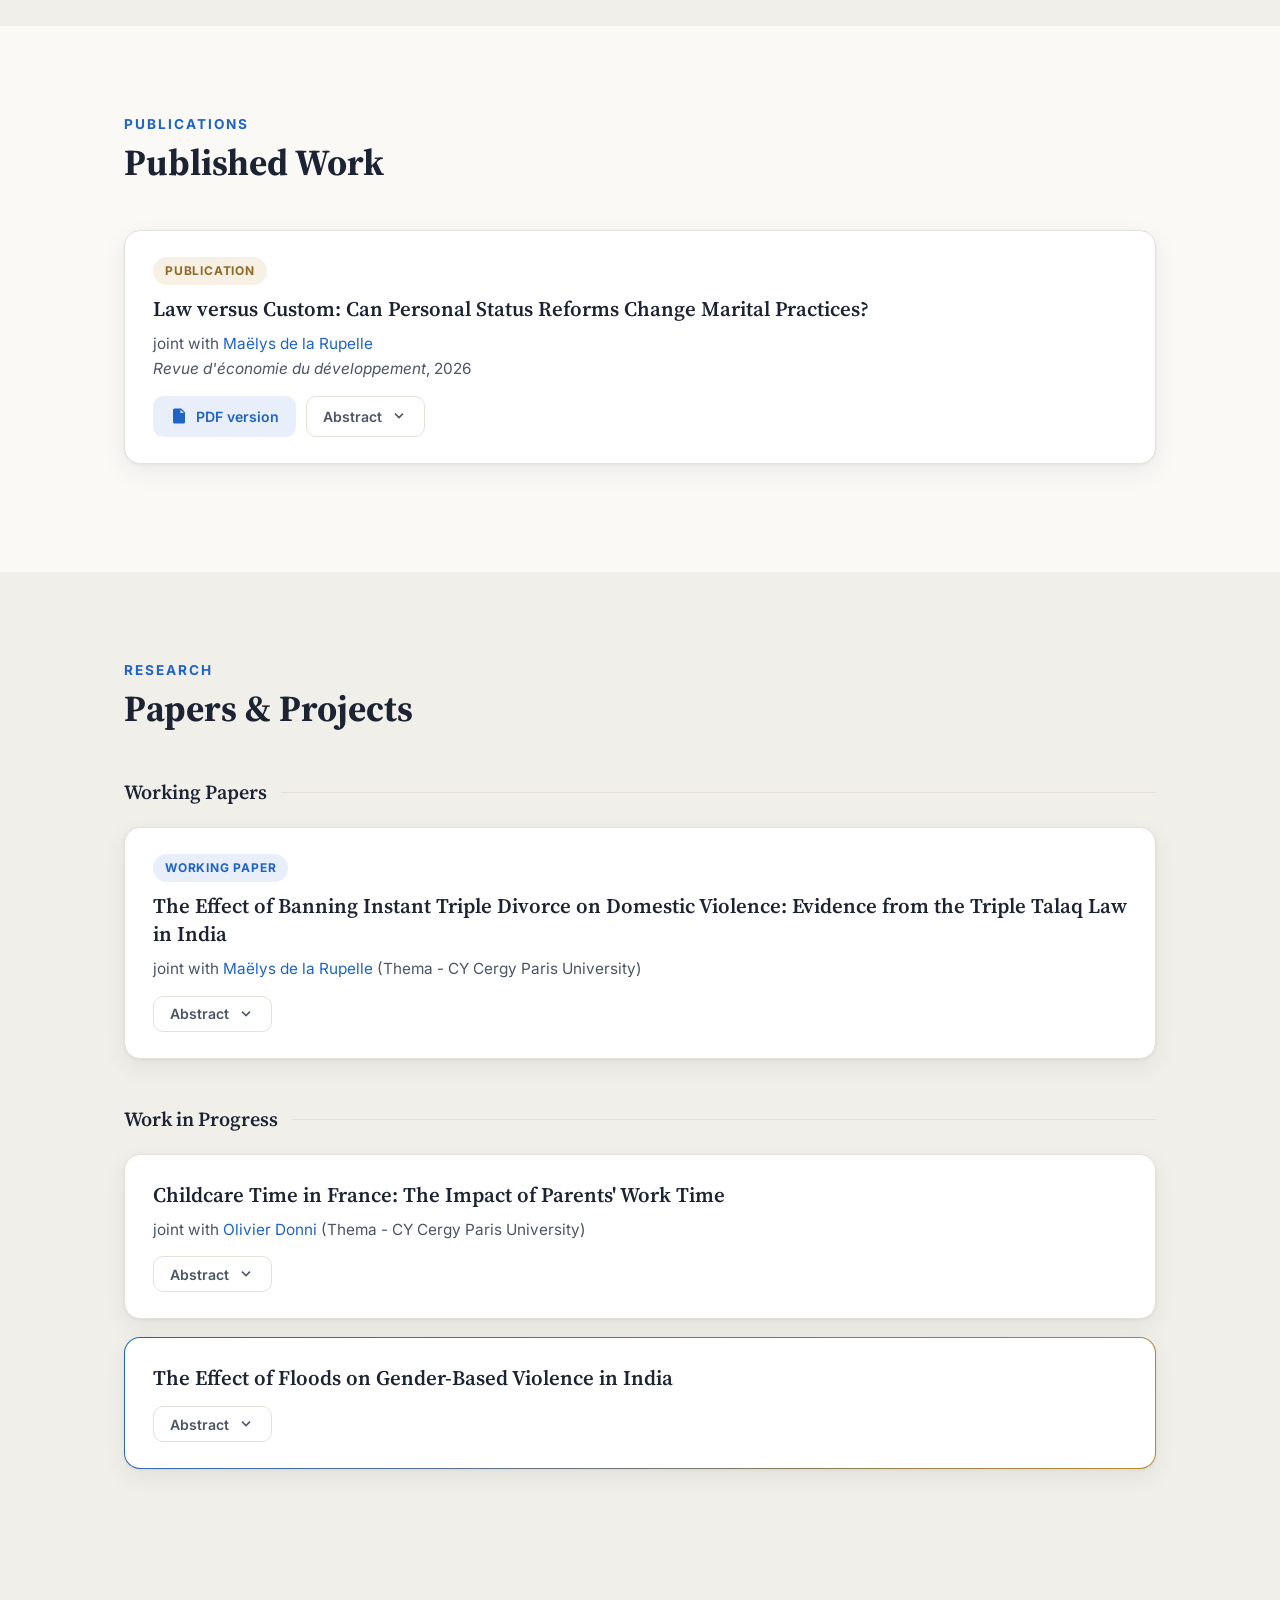
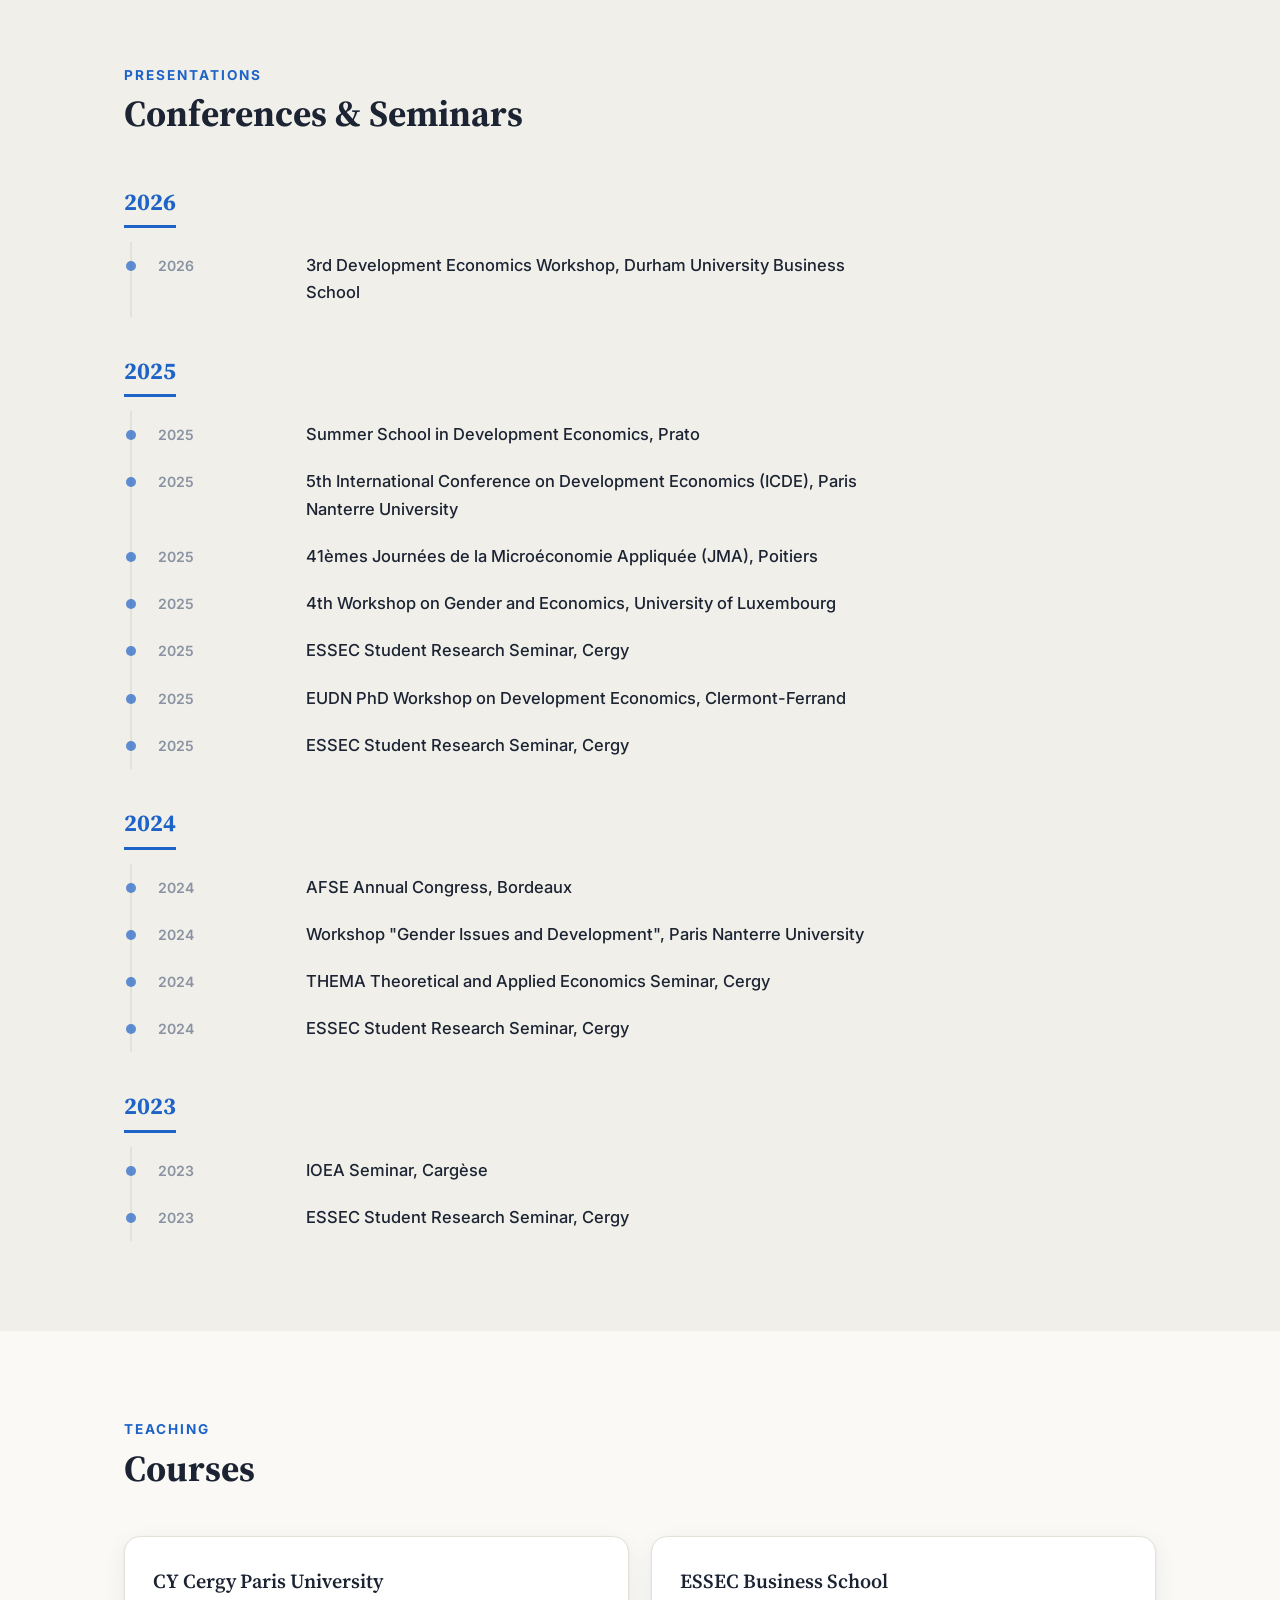
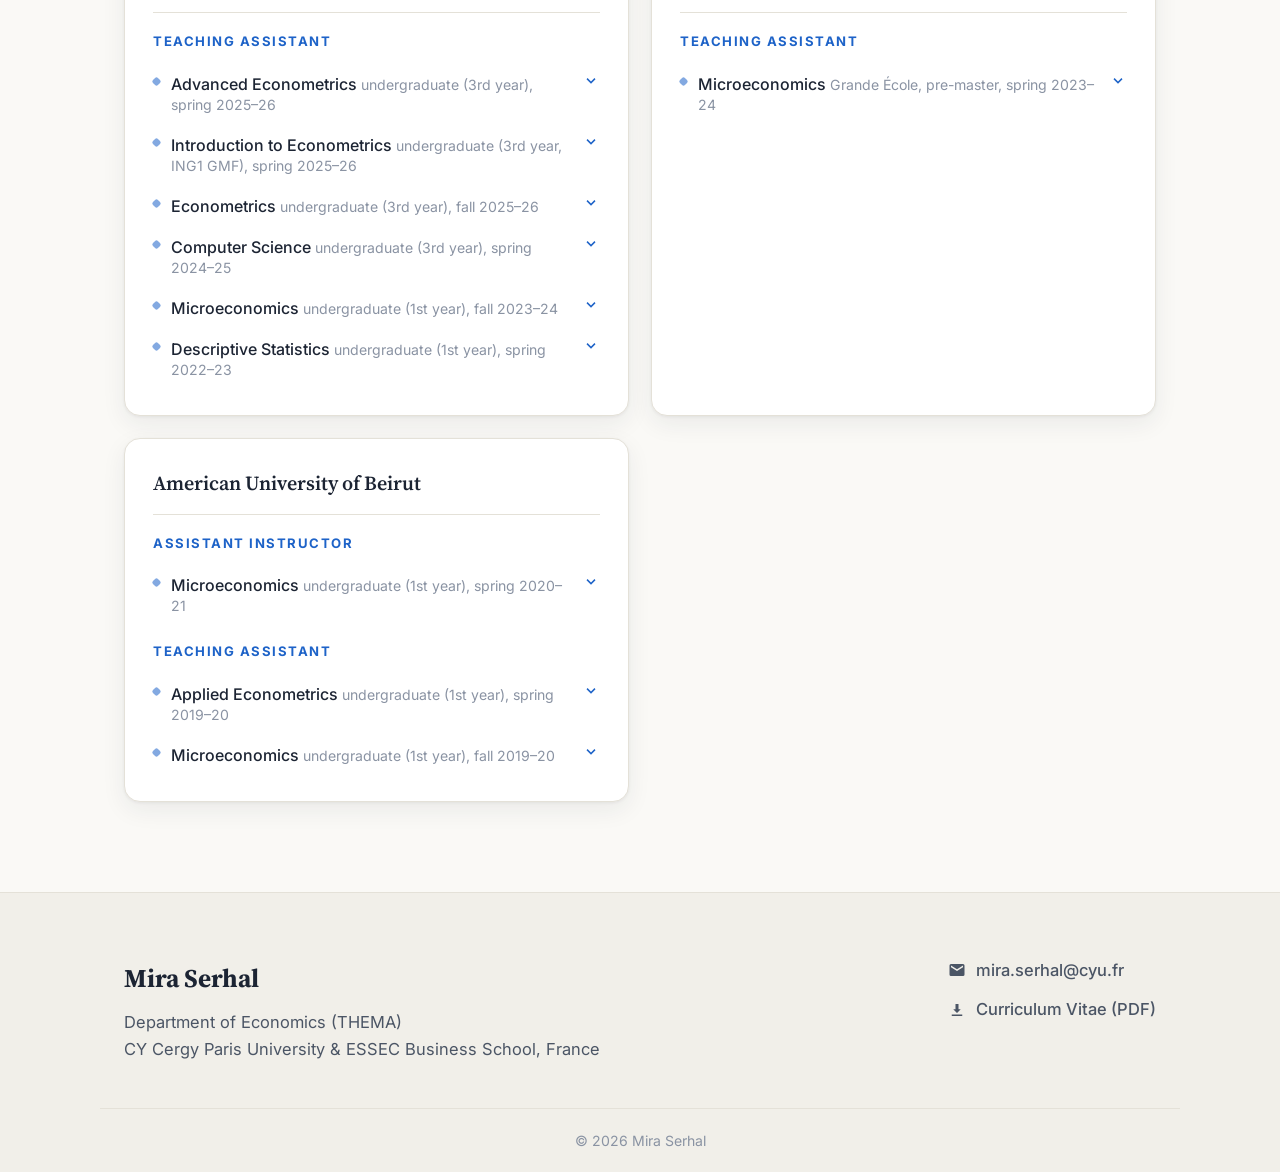
==== commit 964cd022: "Merge branch 'main' of https://github.com/miraserhal/miraserhal.github.io" ====
--- a/index.html
+++ b/index.html
@@ -86,7 +86,7 @@
       </div>
       <div class="container hero-grid">
         <div class="hero-text reveal">
-          <p class="hero-greeting">Welcome to my website! — I'm</p>
+          <!--<p class="hero-greeting">Welcome to my website! — I'm</p> -->
           <h1 class="hero-name">Mira Serhal</h1>
           <p class="hero-role">PhD Candidate in Economics ·
             <a href="https://thema.u-cergy.fr/?lang=fr" target="_blank" rel="noopener">CY Cergy Paris University</a> &amp;
@@ -101,11 +101,11 @@
             <a href="https://sites.google.com/site/delarupellemaelys/" target="_blank" rel="noopener">Maëlys de la Rupelle</a>. I am also currently a temporary lecturer at CY Cergy Paris University.
             
           </p>
-          <p class="hero-bio">
+           <p class="hero-bio">
             My research lies at the intersection of <strong>development economics</strong>,
-            <strong>family economics</strong>, and <strong>gender economics</strong>, with a focus on
-            how legal reforms and climate shocks shape violence against women, and how
-            households allocate their time.
+            <strong>family economics</strong>, and <strong>gender economics</strong>. I study how legal
+            reforms and climate shocks affect violence against women in India, and how households allocate
+            time between paid work and childcare in France.
           </p>
           <div class="hero-chips" aria-label="Research fields">
             <span class="chip">Development Economics</span>
@@ -368,7 +368,7 @@
                   <svg class="icon chevron" viewBox="0 0 24 24"><path d="M12 15.5l-6-6 1.4-1.4 4.6 4.6 4.6-4.6L18 9.5l-6 6z"/></svg>
                 </button>
                 <div class="teach-detail">
-                  <p>Tutorial sessions covering the simple and multiple regression model, OLS estimation, statistical inference, and applied topics such as policy evaluation, heteroskedasticity, and measurement error, with hands-on data analysis exercises in R. Thotal hours: 16.5. Language of instruction: English.</p>
+                  <p>Tutorial sessions covering the simple and multiple regression model, OLS estimation, statistical inference, and applied topics such as policy evaluation, heteroskedasticity, and measurement error, with hands-on data analysis exercises in R. Total hours: 16.5. Language of instruction: English.</p>
                 </div>
               </li>
 
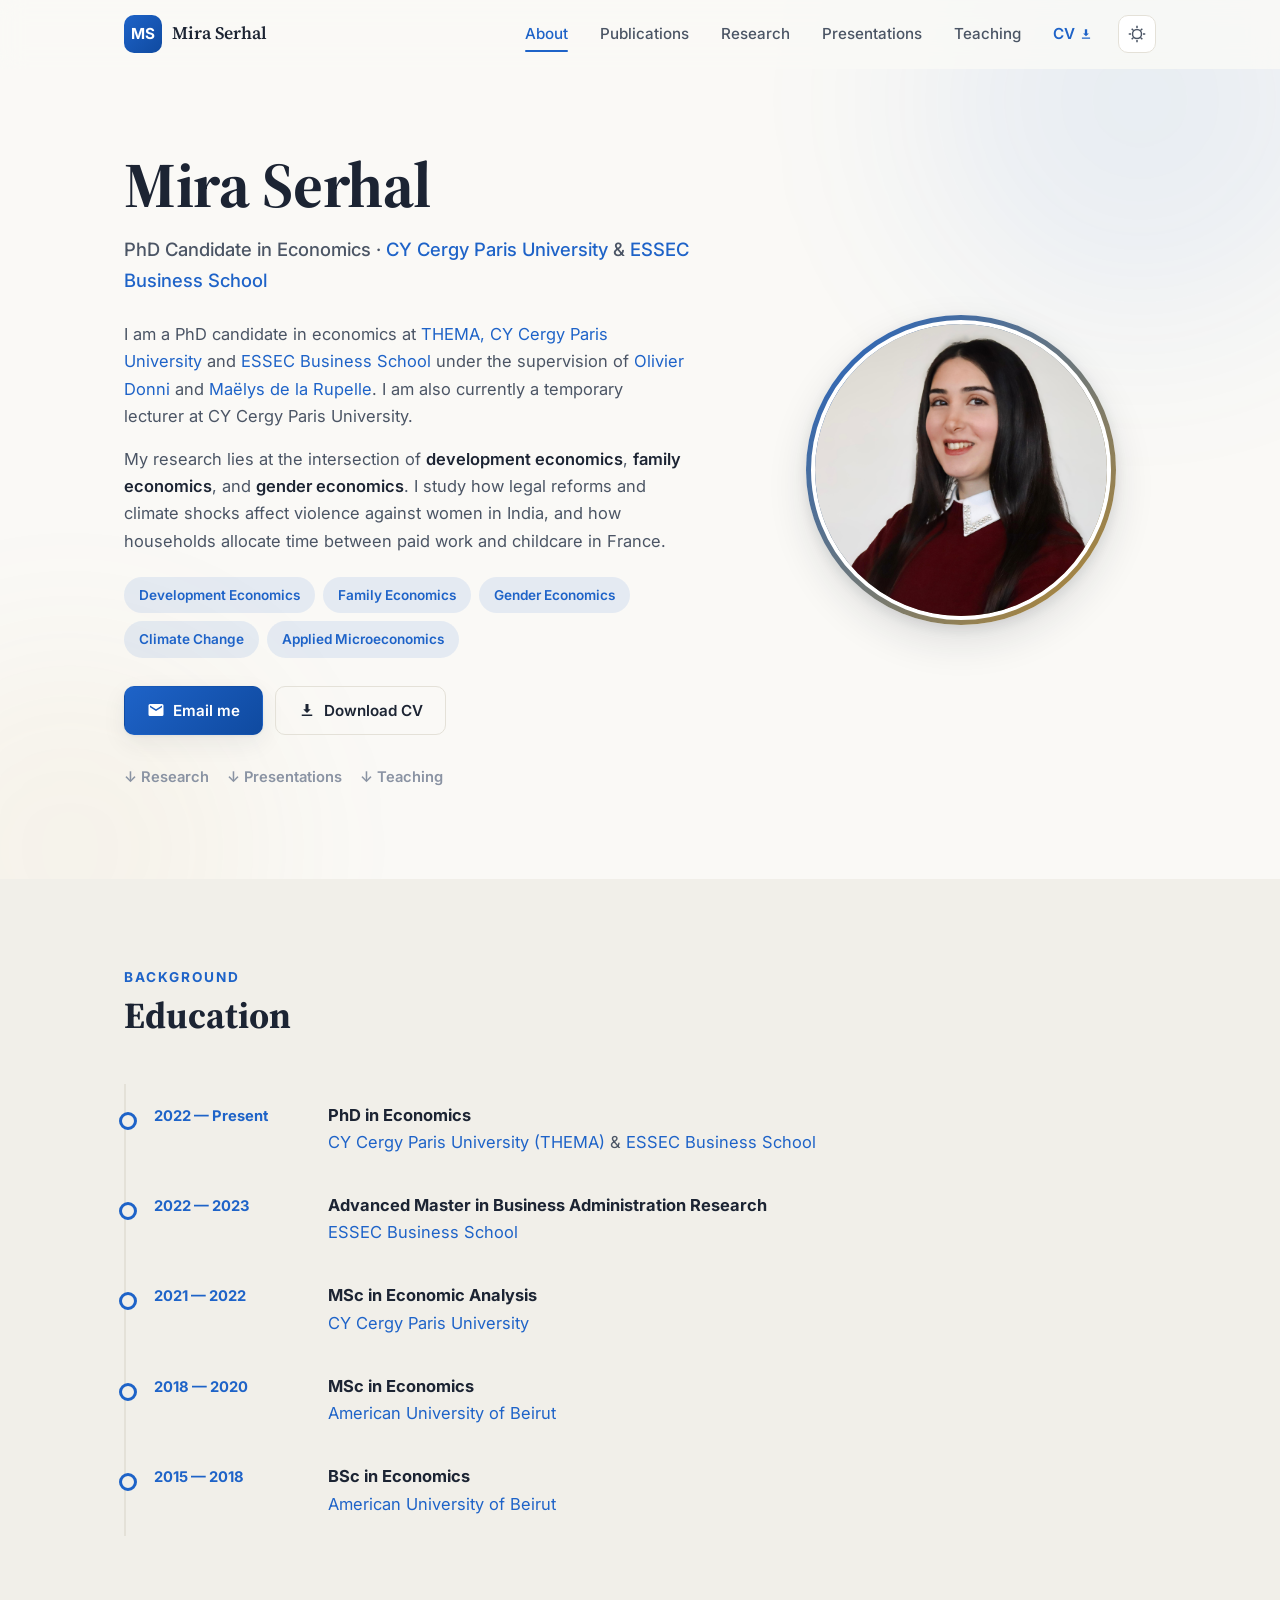
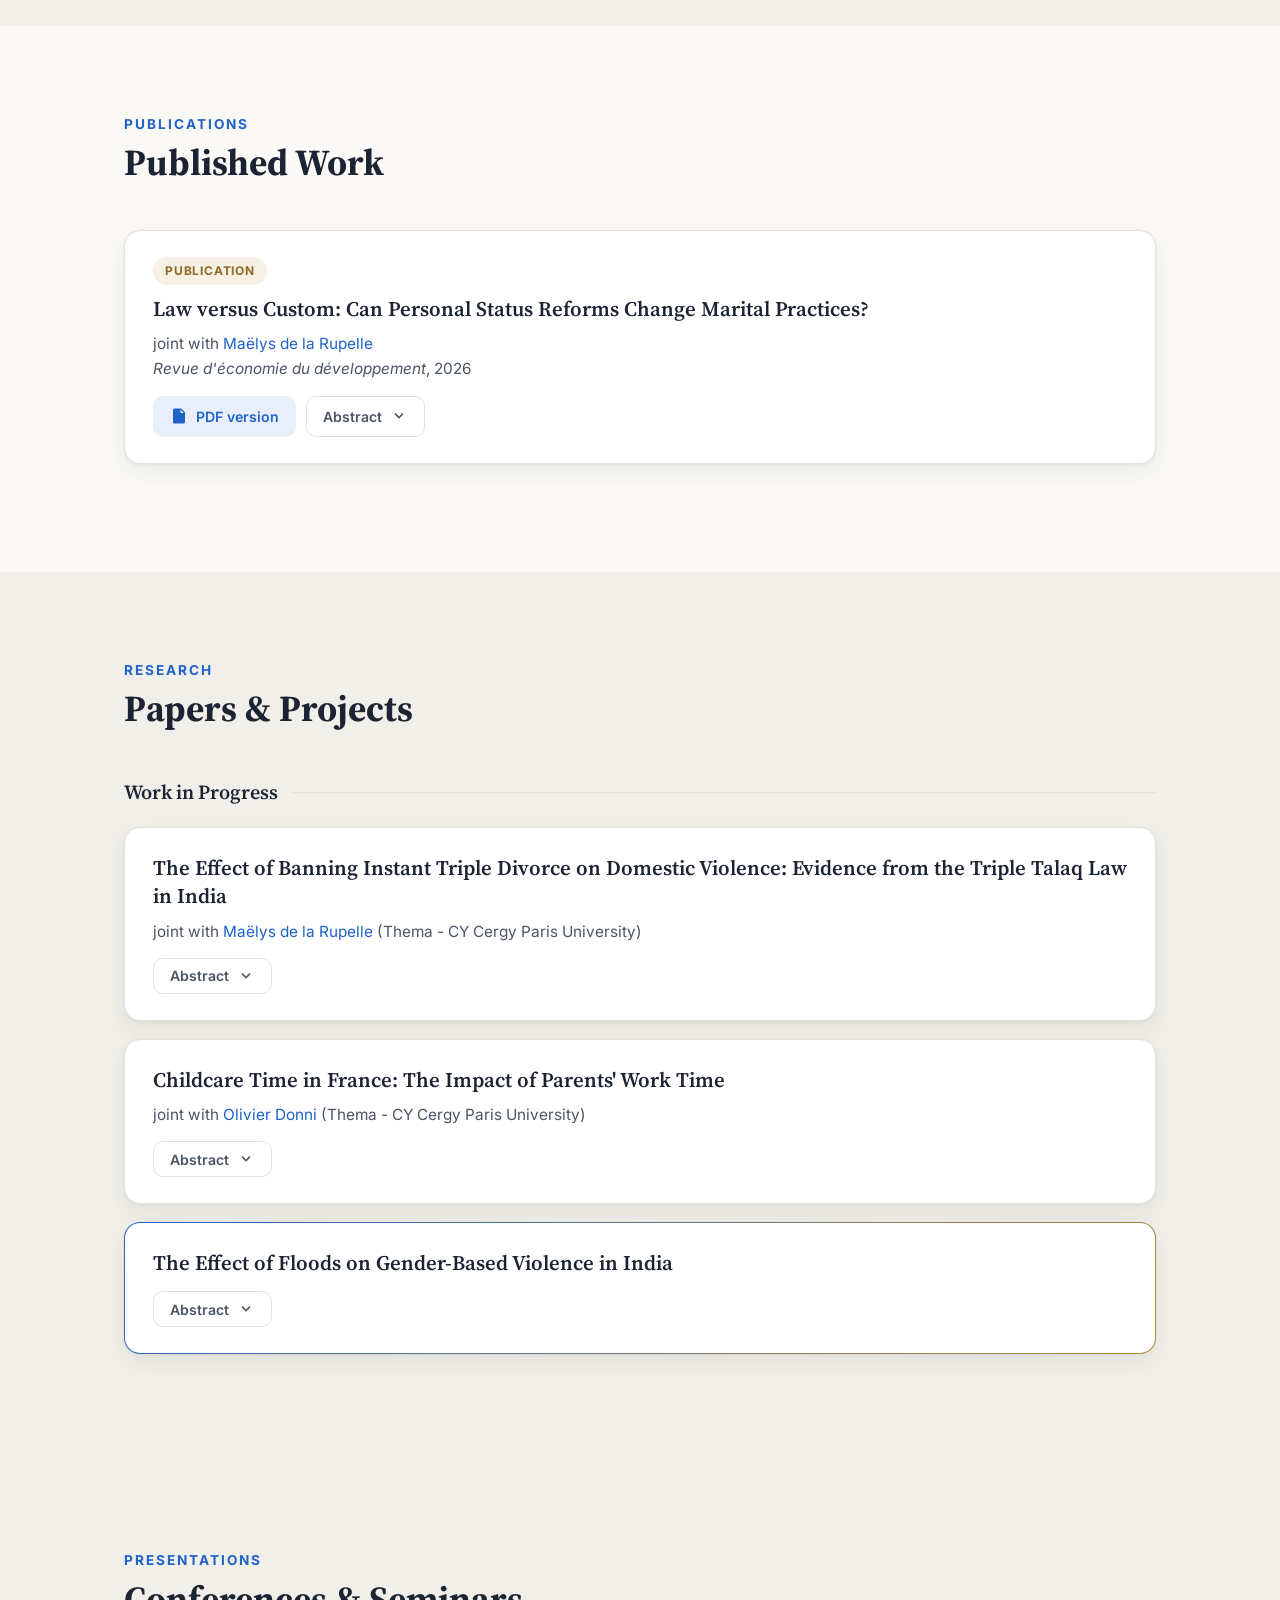
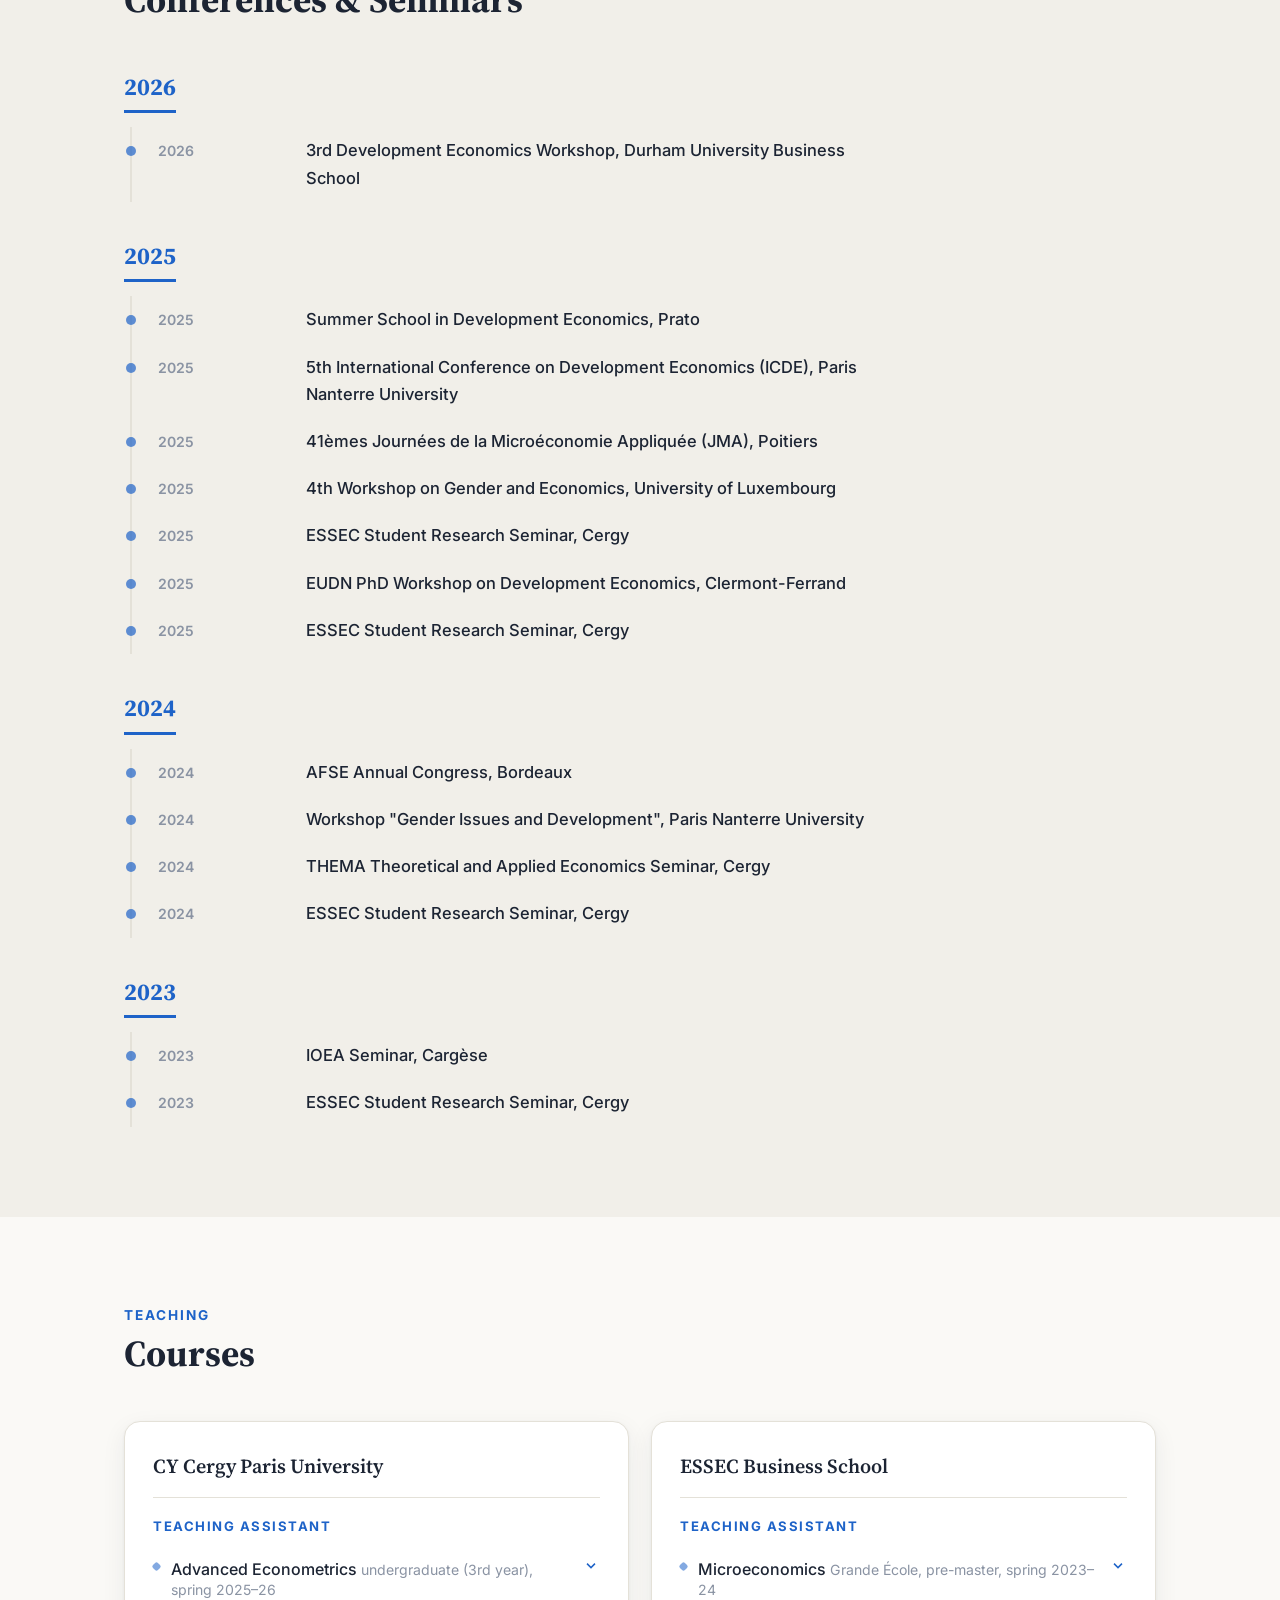
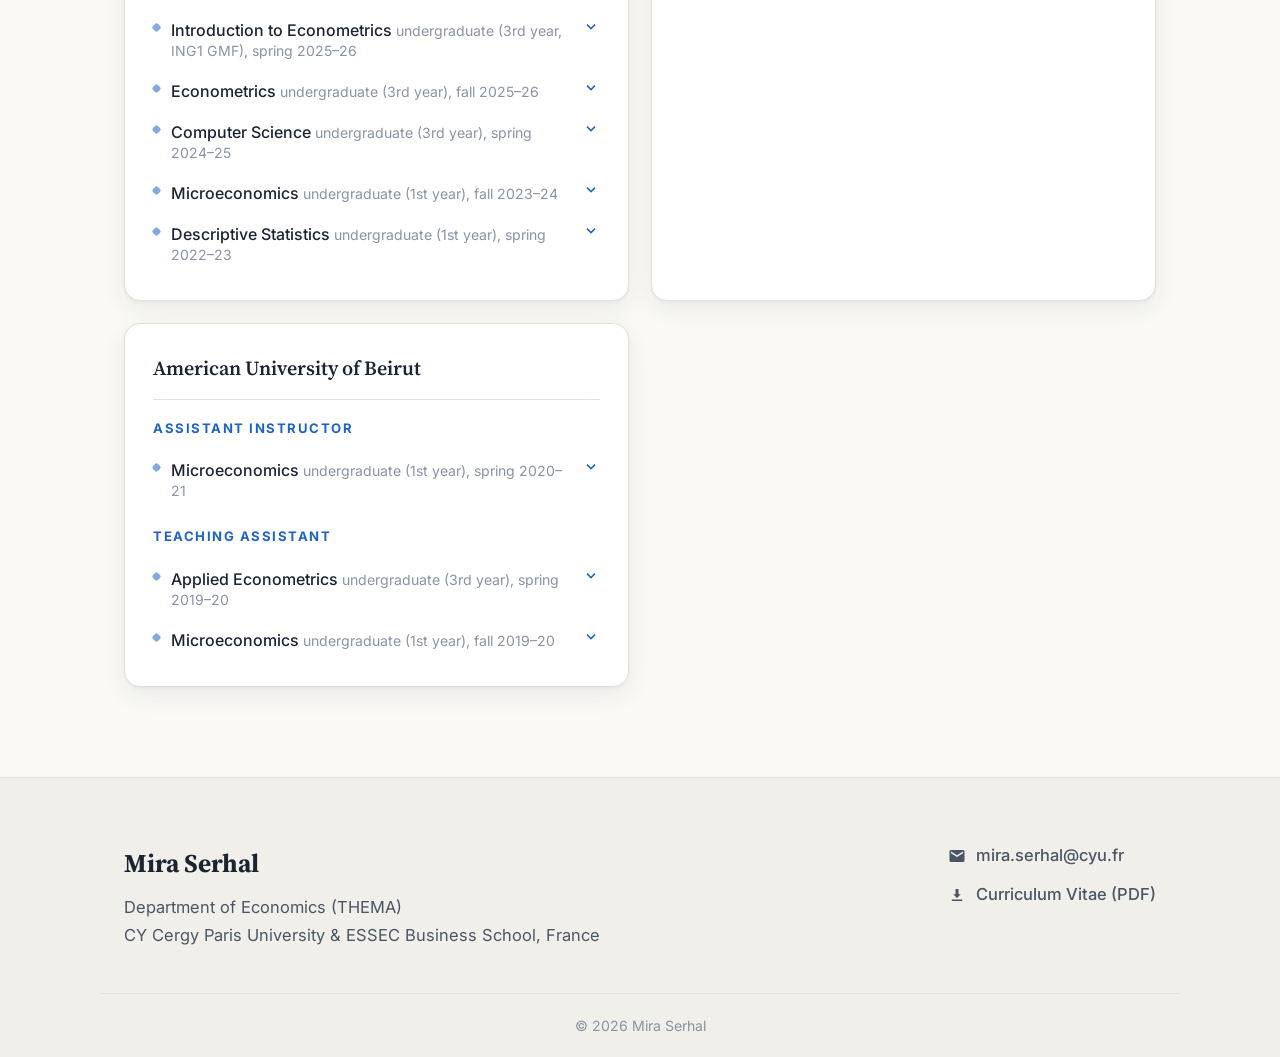
==== commit 93bf3ae7: "Update papers section and CV - Group all papers under "Work in Progress" on the website - Update the" ====
--- a/index.html
+++ b/index.html
@@ -205,11 +205,10 @@
 
         
 
-        <!-- ----- Working Papers ----- -->
-        <h3 class="research-group reveal">Working Papers</h3>
+        <!-- ----- Work in Progress ----- -->
+        <h3 class="research-group reveal">Work in Progress</h3>
 
         <article class="paper-card reveal">
-          <div class="paper-head"><span class="badge badge-wp">Working Paper</span></div>
           <h4 class="paper-title">The Effect of Banning Instant Triple Divorce on Domestic Violence: Evidence from the Triple Talaq Law in India</h4>
           <p class="paper-authors">joint with
             <a href="https://sites.google.com/site/delarupellemaelys/" target="_blank" rel="noopener">Maëlys de la Rupelle</a> (Thema - CY Cergy Paris University)
@@ -226,23 +225,9 @@
             </button>
           </div>
           <div class="abstract-panel">
-            <!-- TODO: replace this draft abstract with your actual abstract -->
-            <p>We investigate whether divorce laws influence domestic violence and women’s bargaining power in the context of a developing country. Exploiting the implementation
-of the instant triple Talaq law in India, we study the effect of banning the instant
-triple divorce, practiced by Muslim men, on various forms of domestic violence. We
-employ a triple difference-in-differences design, comparing ever-married Muslim women
-to ever-married non-Muslim women, before and after the reform, taking into account
-a rich structure of fixed effects. We find that the introduction of the law significantly
-increased physical domestic violence and decision-making authority for Muslim women
-relative to non-Muslim women following the reform. This aligns with the ‘male backlash’ theory, suggesting that an improvement in women’s situation may not necessarily
-lead to intended consequences. We also find that the impact of the law depends on
-the salience of Muslim’s minority status, the rise of the political representation of the
-Hindu nationalist parties (BJP), and the media exposure at the local level. Additionally, the law’s impact is more significant for younger couples compared to older ones.</p>
+            <p>This paper studies the effect of India’s 2019 criminalization of instant triple divorce on domestic violence against Muslim women. Exploiting the timing of the reform and variation in exposure between Muslim and non-Muslim women, we use a difference-in-differences design with National Family Health Survey data (NFHS-4 and NFHS-5) to estimate the reform’s effect on intimate partner violence. Focusing on Muslims with lower castes, we find that physical violence against Muslim women rose by 6.8 percentage points relative to non-Muslim women following the reform, an effect that is absent in the full sample. Using ACLED data, we find that the effect is concentrated in states where Muslim political organizations were already active before the reform, pointing that the act mattered more where Muslim organisations were in a position to publicise and contest it.</p>
           </div>
         </article>
-
-        <!-- ----- Job Market Paper ----- -->
-        <h3 class="research-group reveal"> Work in Progress </h3>
 
         <article class="paper-card reveal">
           <h4 class="paper-title">Childcare Time in France: The Impact of Parents' Work Time</h4>
@@ -449,7 +434,7 @@
             <ul class="teach-list">
               <li class="teach-item">
                 <button class="teach-toggle" aria-expanded="false">
-                  <span class="teach-course">Applied Econometrics <span class="teach-meta">undergraduate (1st year), spring 2019–20</span></span>
+                  <span class="teach-course">Applied Econometrics <span class="teach-meta">undergraduate (3rd year), spring 2019–20</span></span>
                   <svg class="icon chevron" viewBox="0 0 24 24"><path d="M12 15.5l-6-6 1.4-1.4 4.6 4.6 4.6-4.6L18 9.5l-6 6z"/></svg>
                 </button>
                 <div class="teach-detail">
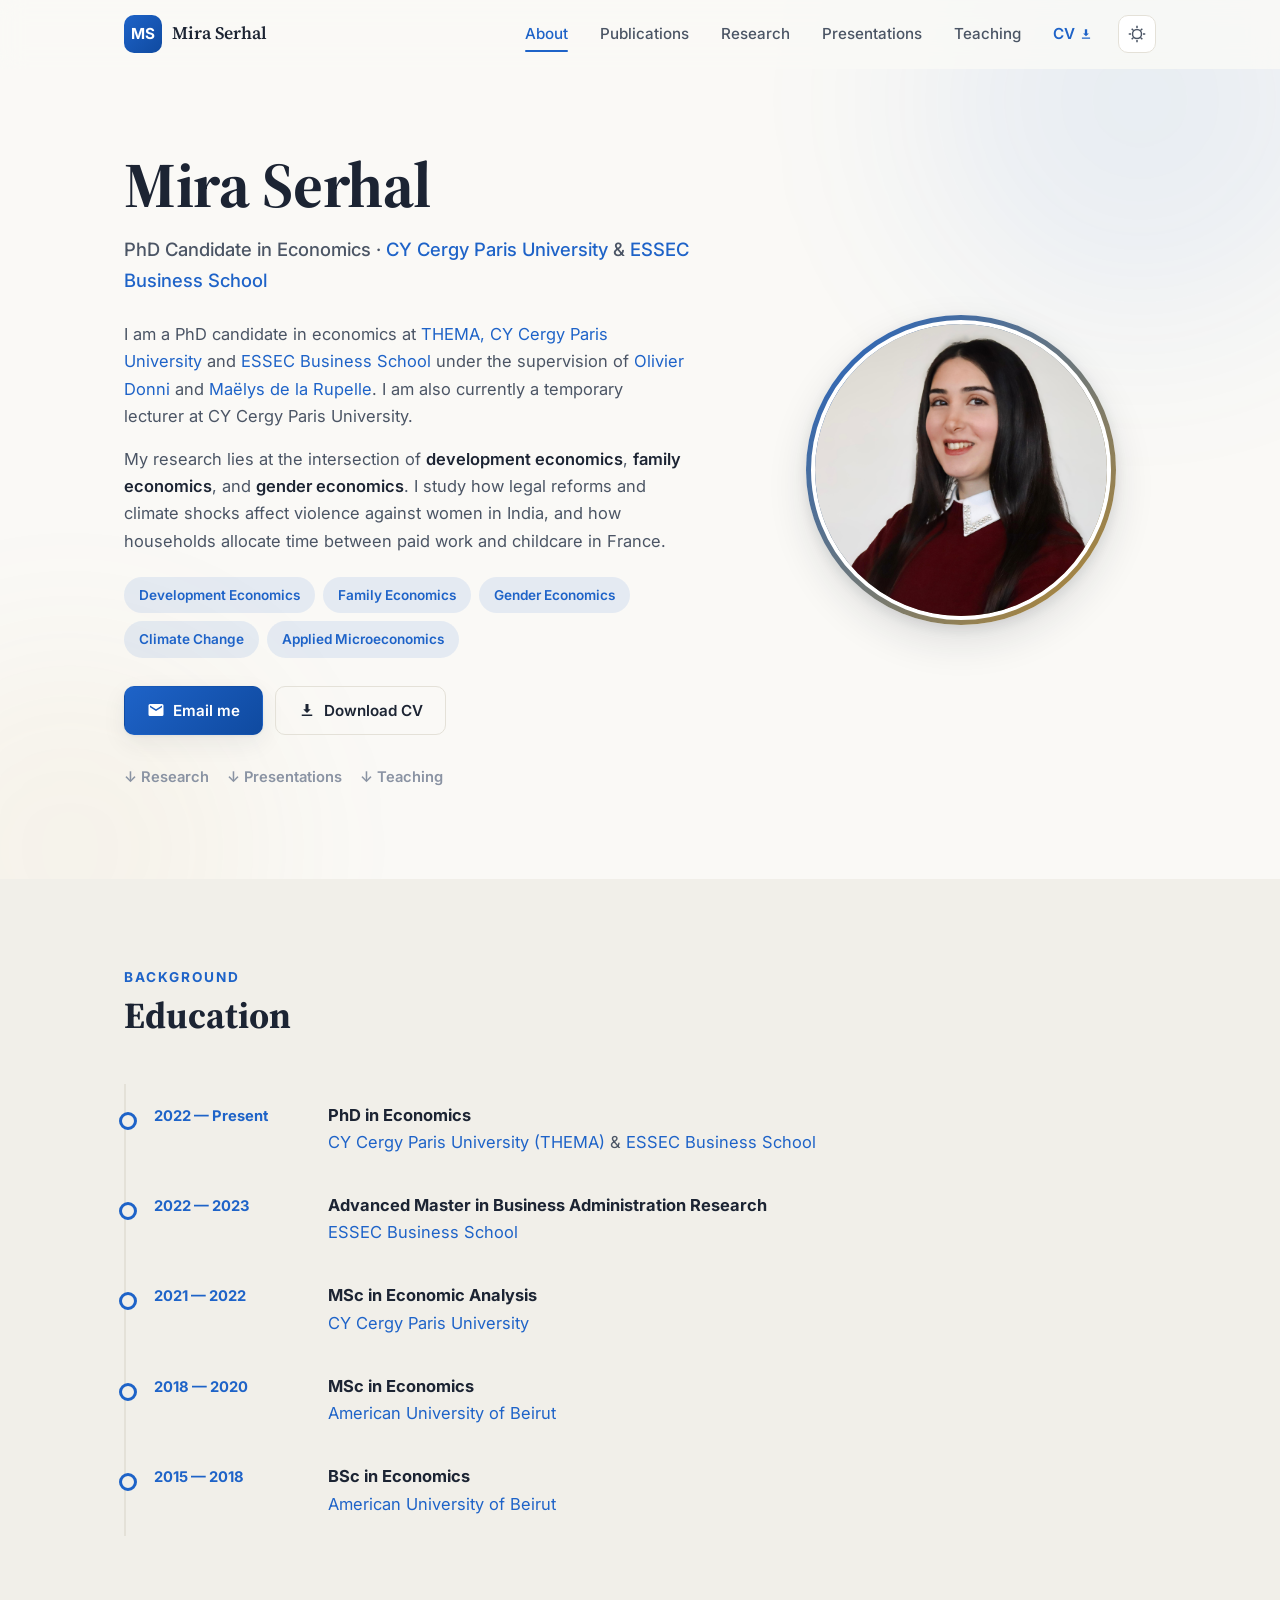
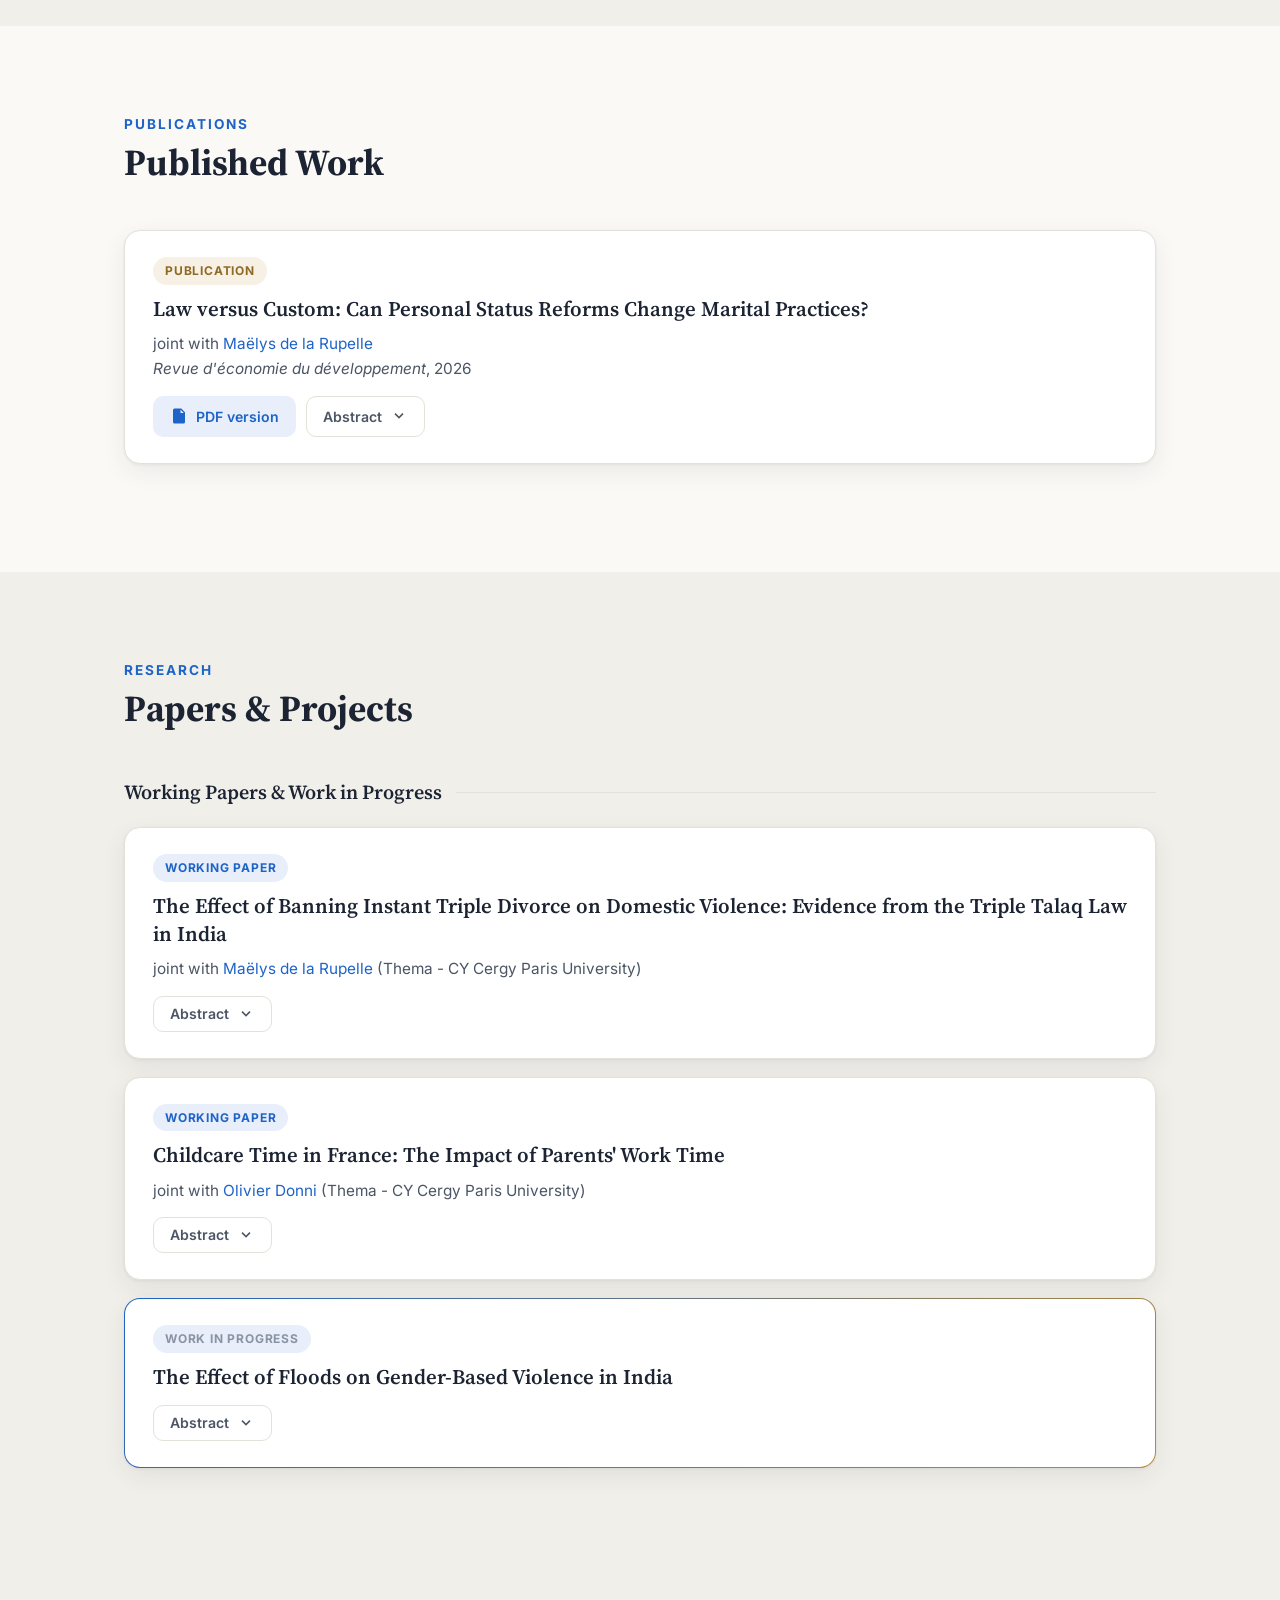
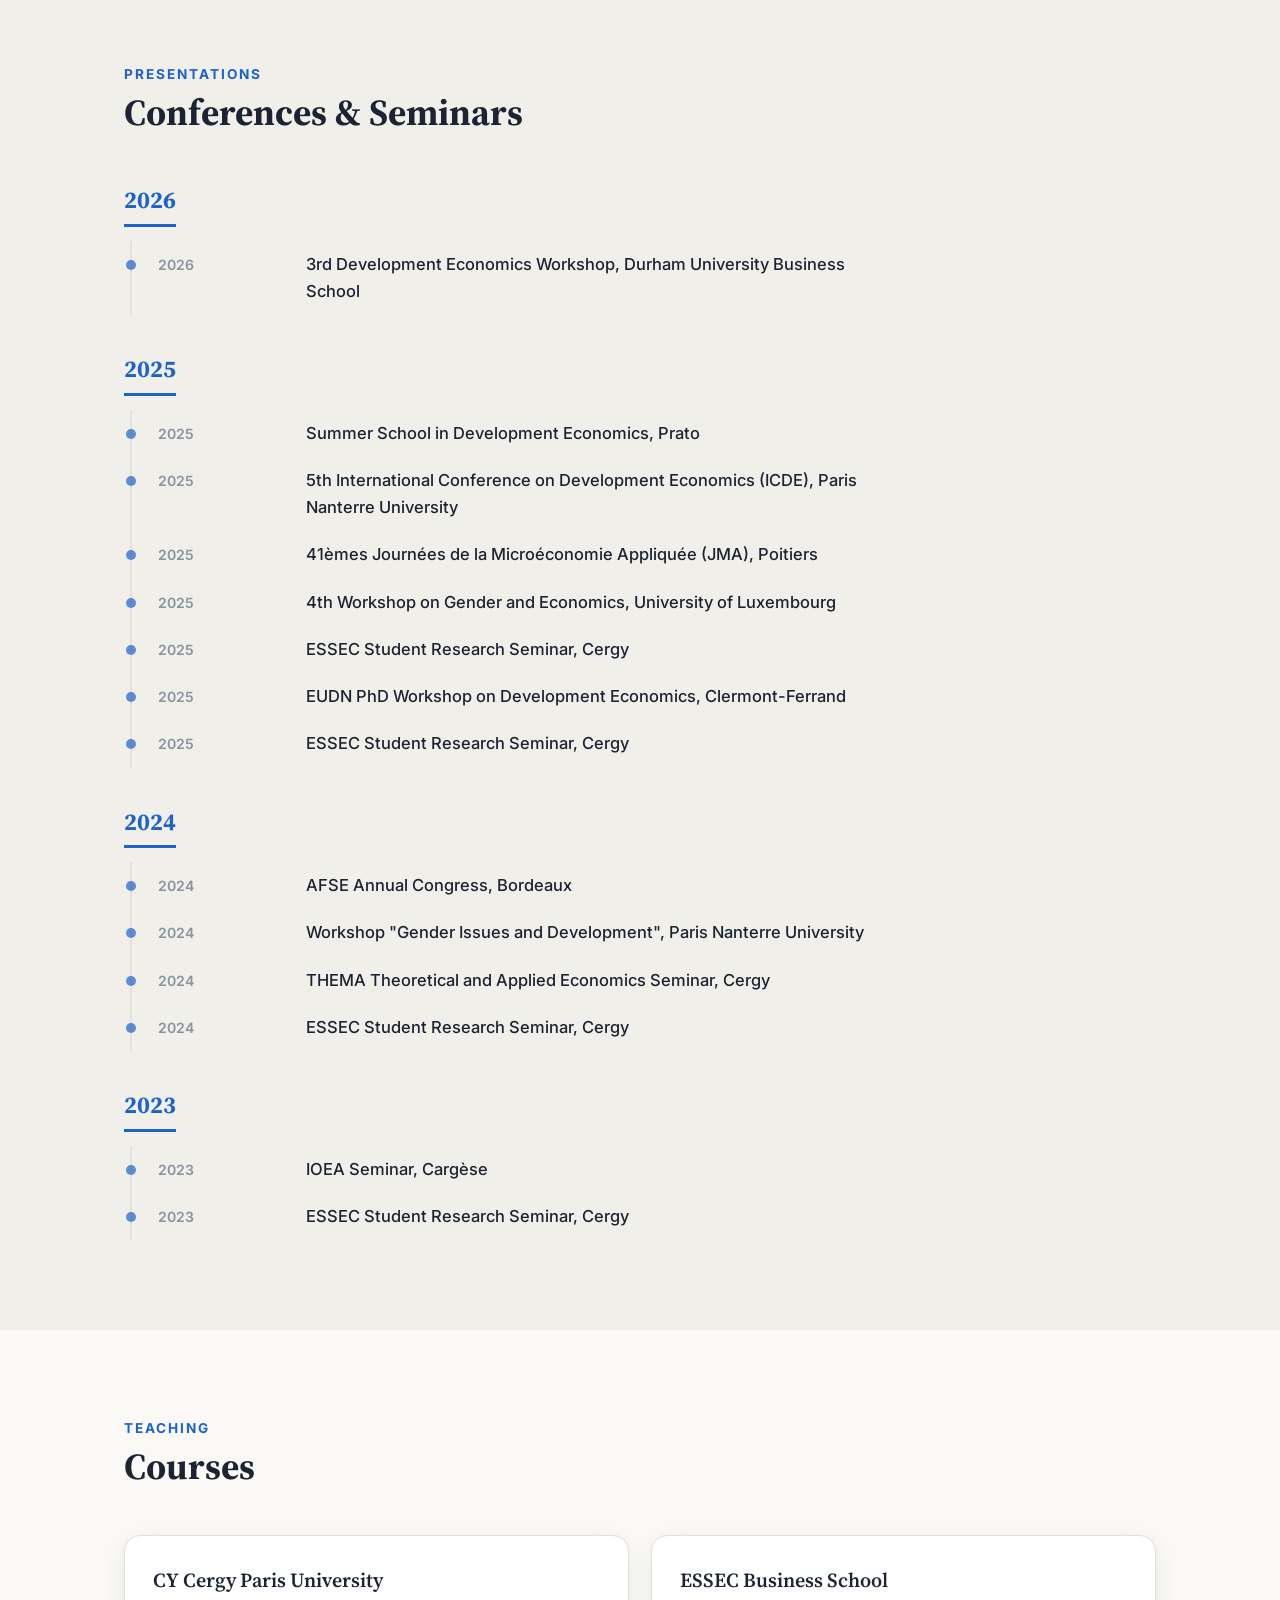
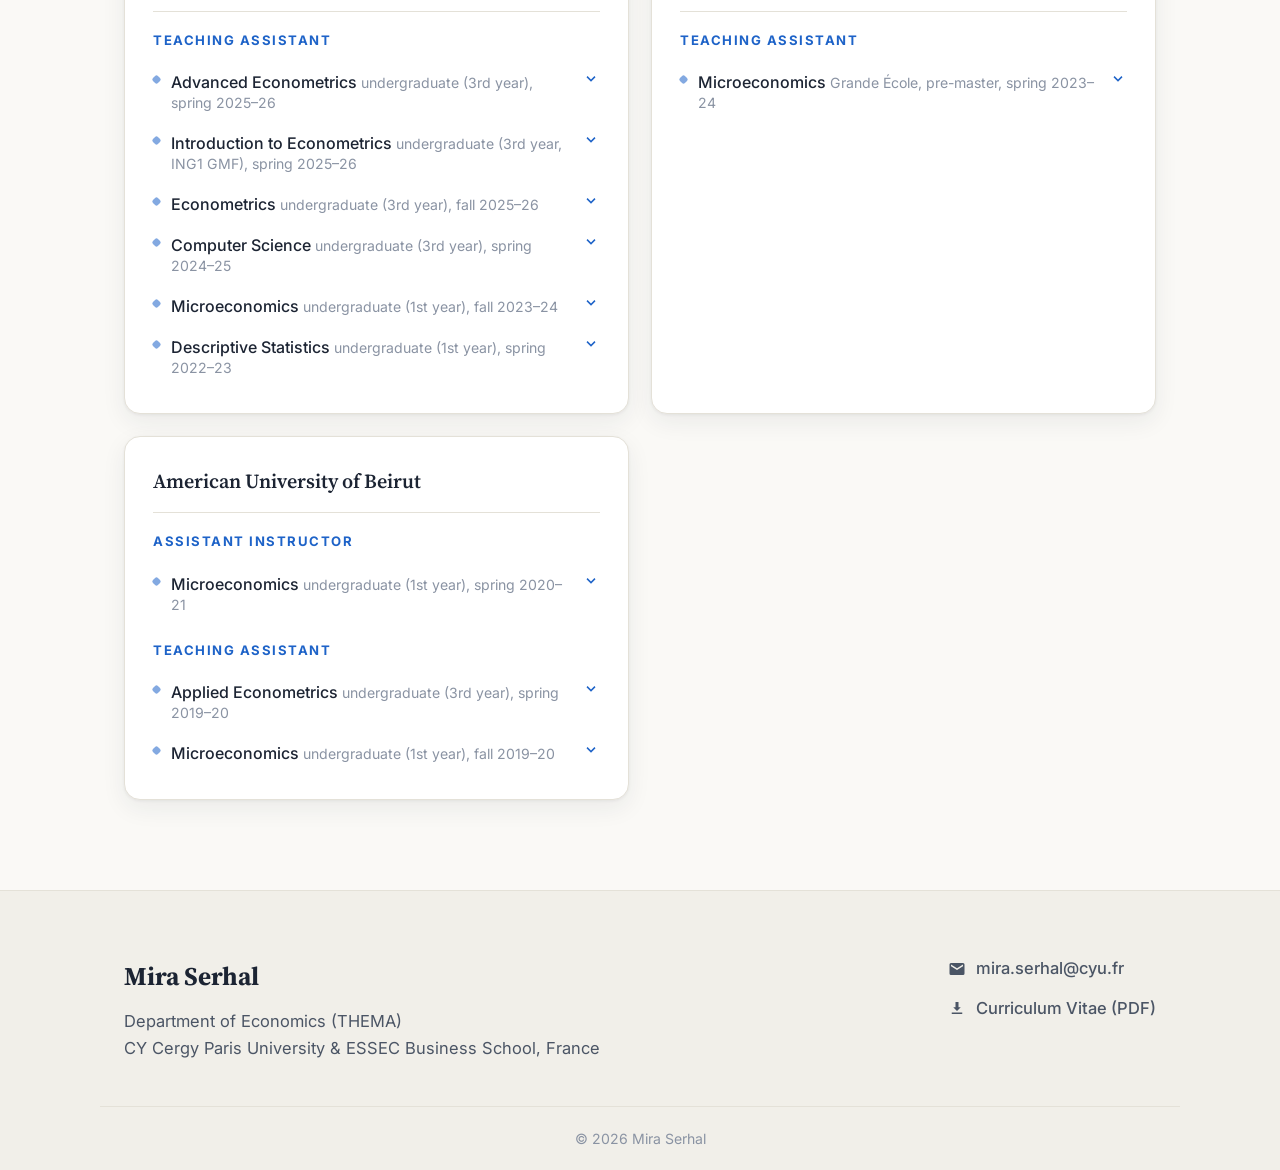
==== commit f47d2a22: "Label papers as working paper or work in progress on the website Co-Authored-By: Claude Opus 5 (1M c" ====
--- a/index.html
+++ b/index.html
@@ -206,9 +206,10 @@
         
 
         <!-- ----- Work in Progress ----- -->
-        <h3 class="research-group reveal">Work in Progress</h3>
+        <h3 class="research-group reveal">Working Papers &amp; Work in Progress</h3>
 
         <article class="paper-card reveal">
+          <div class="paper-head"><span class="badge badge-wp">Working Paper</span></div>
           <h4 class="paper-title">The Effect of Banning Instant Triple Divorce on Domestic Violence: Evidence from the Triple Talaq Law in India</h4>
           <p class="paper-authors">joint with
             <a href="https://sites.google.com/site/delarupellemaelys/" target="_blank" rel="noopener">Maëlys de la Rupelle</a> (Thema - CY Cergy Paris University)
@@ -230,6 +231,7 @@
         </article>
 
         <article class="paper-card reveal">
+          <div class="paper-head"><span class="badge badge-wp">Working Paper</span></div>
           <h4 class="paper-title">Childcare Time in France: The Impact of Parents' Work Time</h4>
           <p class="paper-authors">joint with
             <a href="https://sites.google.com/view/olivierdonni" target="_blank" rel="noopener">Olivier Donni</a> (Thema - CY Cergy Paris University)
@@ -253,9 +255,7 @@
         </article>
 
         <article class="paper-card paper-featured reveal">
-         <!-- <div class="paper-head">
-            <span class="badge badge-jmp">Job Market Paper</span>
-          </div> -->
+          <div class="paper-head"><span class="badge badge-wip">Work in Progress</span></div>
           <h4 class="paper-title">The Effect of Floods on Gender-Based Violence in India</h4>
           <div class="paper-actions">
             <!-- When you have a PDF, put it in the papers/ folder and uncomment this link:
